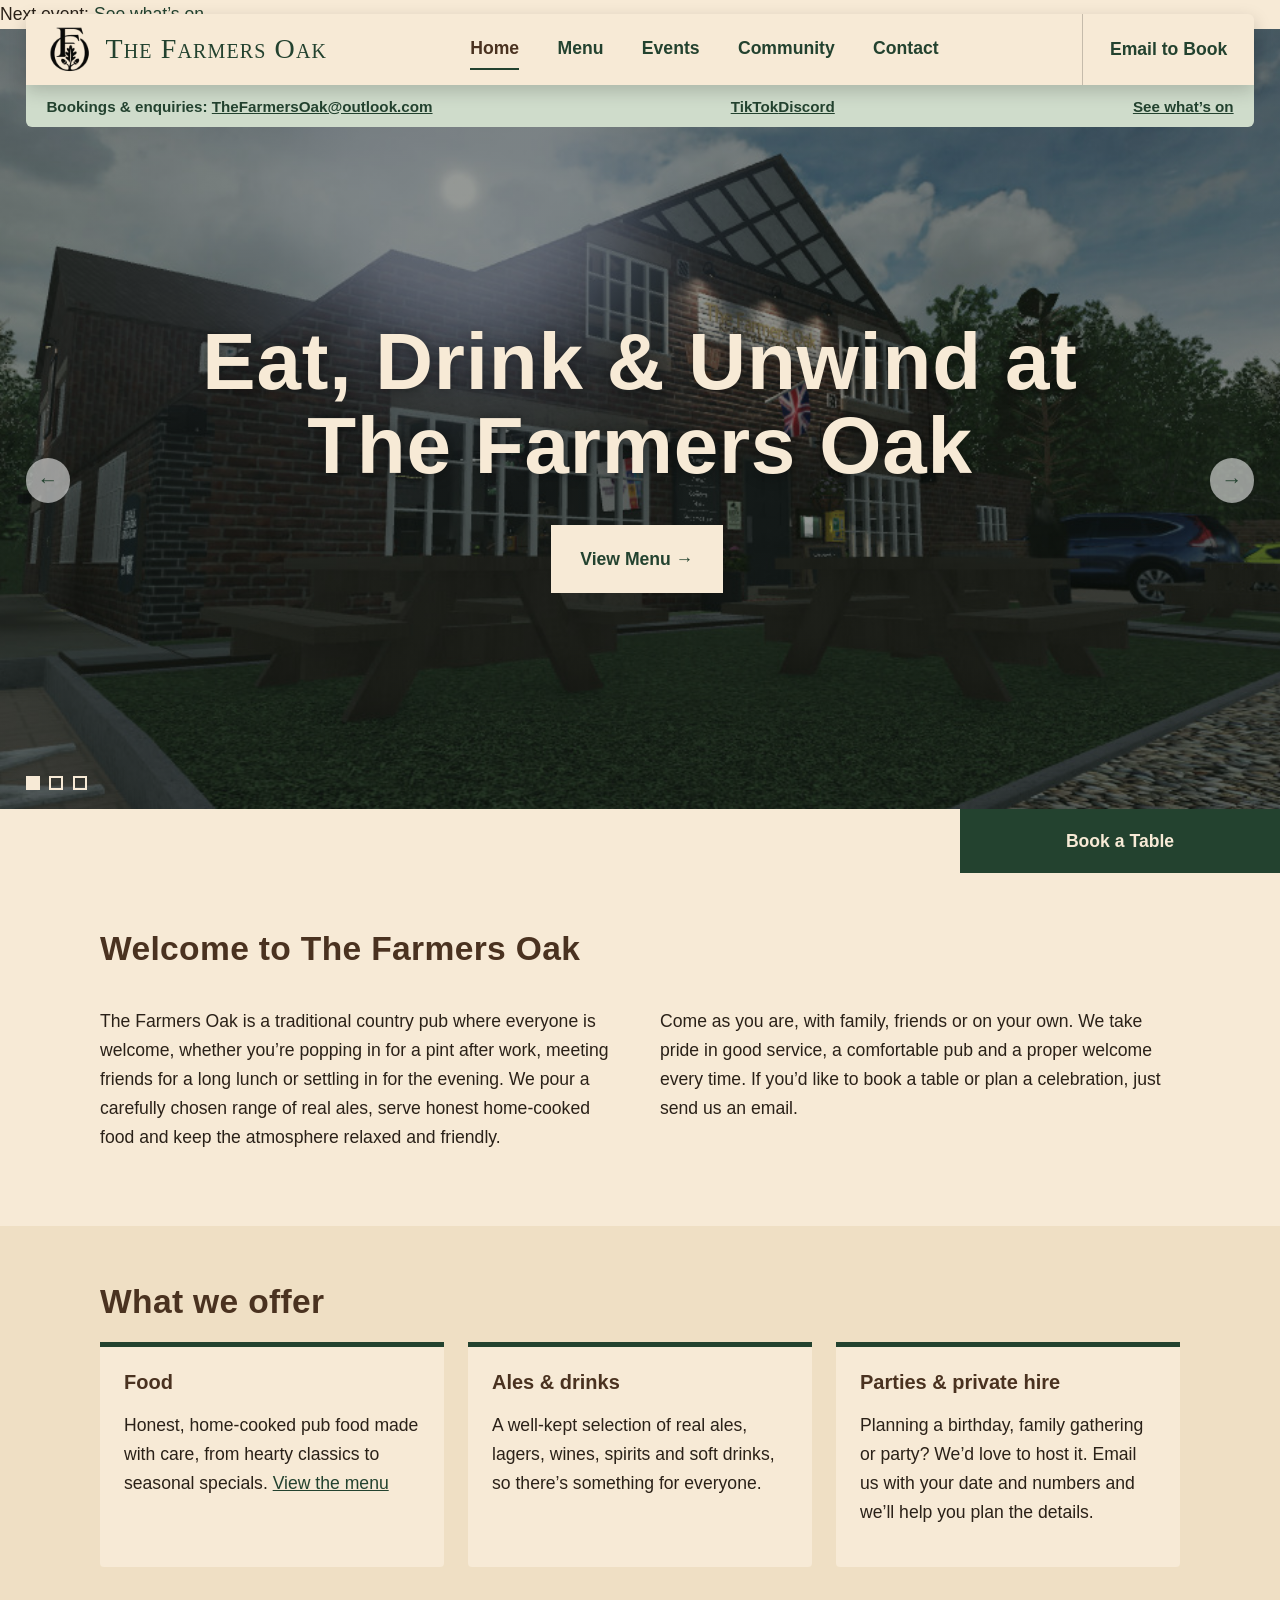
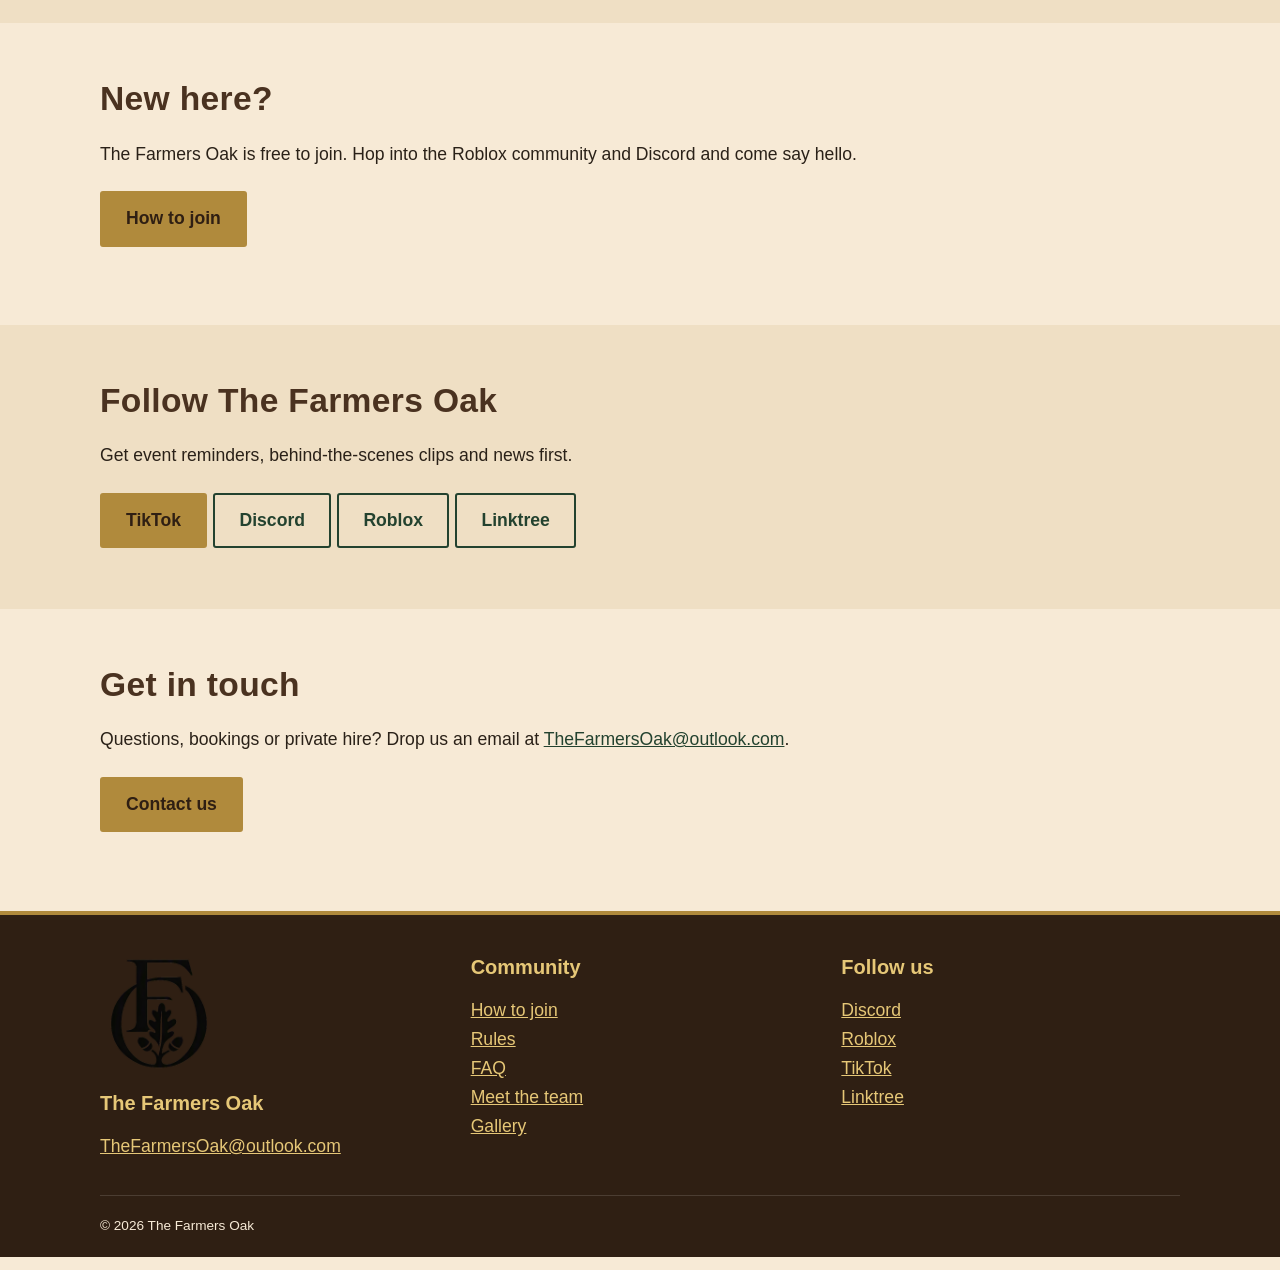
==== index.html @ e9ea7271 "Update index.html" ====
<!DOCTYPE html>
<html lang="en-GB"><head><meta charset="utf-8"><meta name="viewport" content="width=device-width,initial-scale=1">
<title>The Farmers Oak | Traditional Country Pub</title><meta name="description" content="Traditional country pub. Real ales, home-cooked food and a warm welcome at The Farmers Oak.">
<link rel="canonical" href="https://thefarmersoak.co.uk/"><meta name="theme-color" content="#23422f">
<meta property="og:title" content="The Farmers Oak | Traditional Country Pub"><meta property="og:description" content="Traditional country pub. Real ales, home-cooked food and a warm welcome at The Farmers Oak."><meta property="og:type" content="website"><meta property="og:url" content="https://thefarmersoak.co.uk/">
<meta property="og:image" content="https://thefarmersoak.co.uk/images/logo.png"><meta name="twitter:card" content="summary"><meta name="twitter:title" content="The Farmers Oak | Traditional Country Pub"><meta name="twitter:description" content="Traditional country pub. Real ales, home-cooked food and a warm welcome at The Farmers Oak."><meta name="twitter:image" content="https://thefarmersoak.co.uk/images/logo.png">
<link rel="icon" href="favicon.svg" type="image/svg+xml"><link rel="apple-touch-icon" href="images/logo.png"><link rel="stylesheet" href="css/style.css"><link rel="stylesheet" href="css/community.css"><script type="application/ld+json">{"@context":"https://schema.org","@type":"BarOrPub","name":"The Farmers Oak","url":"https://thefarmersoak.co.uk","servesCuisine":"British","sameAs":["https://www.tiktok.com/@thefarmersoak","https://linktr.ee/thefarmersoak","https://discord.gg/zuHhsEtrDc","https://www.roblox.com/communities/972666931/The-Farmers-Oak"]}</script></head>
<body><a class="skip" href="#main">Skip to content</a>
<header class="top"><div class="bar"><a class="brand" href="index.html"><img class="logo" src="images/logo.png" alt="" width="48" height="48" onerror="this.remove()"><span>The Farmers Oak</span></a><button class="burger" aria-expanded="false" aria-controls="nav">Menu</button><nav id="nav" aria-label="Main"><a href="index.html" aria-current="page">Home</a><a href="menu.html">Menu</a><a href="events.html">Events</a><a href="join.html">Community</a><a href="contact.html">Contact</a><a class="mbook" href="mailto:TheFarmersOak@outlook.com">Email to Book</a></nav><a class="callbook" href="mailto:TheFarmersOak@outlook.com">Email to Book</a></div><div class="sub"><span>Bookings &amp; enquiries: <a href="mailto:TheFarmersOak@outlook.com">TheFarmersOak@outlook.com</a></span><span class="sociallinks"><a href="https://www.tiktok.com/@thefarmersoak" target="_blank" rel="noopener noreferrer">TikTok</a><a href="https://discord.gg/zuHhsEtrDc" target="_blank" rel="noopener noreferrer">Discord</a></span><a href="events.html">See what’s on</a></div></header>
<main id="main"><div class="nextevent" id="next-event">Next event: <a href="events.html">See what’s on</a></div>
<section class="hero" aria-roledescription="carousel" aria-label="Featured at The Farmers Oak"><div class="slide on" style="--img:url(/images/hero-1.jpg)"><h1>Eat, Drink &amp; Unwind at The Farmers Oak</h1><a class="btn big" href="menu.html">View Menu</a></div><div class="slide" style="--img:url(/images/hero-2.jpg),url(/images/hero-1.jpg)"><div class="hl">Live Music, Quiz Nights &amp; Good Company</div><a class="btn big" href="events.html">See What’s On</a></div><div class="slide" style="--img:url(/images/hero-3.jpg),url(/images/hero-1.jpg)"><div class="hl">Private Hire &amp; Celebrations</div><a class="btn big" href="contact.html">Get in Touch</a></div><button class="arr prev" type="button" aria-label="Previous slide">←</button><button class="arr next" type="button" aria-label="Next slide">→</button><div class="dots"><button type="button" aria-label="Slide 1" aria-current="true"></button><button type="button" aria-label="Slide 2"></button><button type="button" aria-label="Slide 3"></button></div></section>
<div class="strip"><span></span><a href="mailto:TheFarmersOak@outlook.com">Book a Table</a></div>
<section class="wrap sec"><h2>Welcome to The Farmers Oak</h2><div class="two"><p>The Farmers Oak is a traditional country pub where everyone is welcome, whether you’re popping in for a pint after work, meeting friends for a long lunch or settling in for the evening. We pour a carefully chosen range of real ales, serve honest home-cooked food and keep the atmosphere relaxed and friendly.</p><p>Come as you are, with family, friends or on your own. We take pride in good service, a comfortable pub and a proper welcome every time. If you’d like to book a table or plan a celebration, just send us an email.</p></div></section>
<section class="band"><div class="wrap sec"><h2>What we offer</h2><div class="cards">
<article><h3>Food</h3><p>Honest, home-cooked pub food made with care, from hearty classics to seasonal specials. <a href="menu.html">View the menu</a></p></article>
<article><h3>Ales &amp; drinks</h3><p>A well-kept selection of real ales, lagers, wines, spirits and soft drinks, so there’s something for everyone.</p></article>
<article><h3>Parties &amp; private hire</h3><p>Planning a birthday, family gathering or party? We’d love to host it. Email us with your date and numbers and we’ll help you plan the details.</p></article></div></div></section>
<section class="wrap sec"><h2>New here?</h2><p>The Farmers Oak is free to join. Hop into the Roblox community and Discord and come say hello.</p><p><a class="btn" href="join.html">How to join</a></p></section>
<section class="band social"><div class="wrap sec"><h2>Follow The Farmers Oak</h2><p>Get event reminders, behind-the-scenes clips and news first.</p><div class="socialbtns"><a class="btn" href="https://www.tiktok.com/@thefarmersoak" target="_blank" rel="noopener noreferrer">TikTok</a><a class="btn ghost" href="https://discord.gg/zuHhsEtrDc" target="_blank" rel="noopener noreferrer">Discord</a><a class="btn ghost" href="https://www.roblox.com/communities/972666931/The-Farmers-Oak#!/about" target="_blank" rel="noopener noreferrer">Roblox</a><a class="btn ghost" href="https://linktr.ee/thefarmersoak" target="_blank" rel="noopener noreferrer">Linktree</a></div></div></section>
<section class="wrap sec"><h2>Get in touch</h2><p>Questions, bookings or private hire? Drop us an email at <a href="mailto:TheFarmersOak@outlook.com">TheFarmersOak@outlook.com</a>.</p><p><a class="btn" href="contact.html">Contact us</a></p></section></main>
<footer><div class="wrap fgrid"><div><img class="flogo" src="images/logo.png" alt="The Farmers Oak logo" width="120" onerror="this.remove()"><h3>The Farmers Oak</h3><p><a href="mailto:TheFarmersOak@outlook.com">TheFarmersOak@outlook.com</a></p></div><div><h3>Community</h3><p><a href="join.html">How to join</a><br><a href="rules.html">Rules</a><br><a href="faq.html">FAQ</a><br><a href="team.html">Meet the team</a><br><a href="gallery.html">Gallery</a></p></div><div><h3>Follow us</h3><p><a href="https://discord.gg/zuHhsEtrDc" target="_blank" rel="noopener noreferrer">Discord</a><br><a href="https://www.roblox.com/communities/972666931/The-Farmers-Oak#!/about" target="_blank" rel="noopener noreferrer">Roblox</a><br><a href="https://www.tiktok.com/@thefarmersoak" target="_blank" rel="noopener noreferrer">TikTok</a><br><a href="https://linktr.ee/thefarmersoak" target="_blank" rel="noopener noreferrer">Linktree</a></p></div></div><p class="legal wrap">&copy; <span id="yr">2026</span> The Farmers Oak</p></footer>
<script src="js/main.js"></script></body></html>
---- css/style.css ----
```css
*, *::before, *::after {
    box-sizing: border-box;
}

:root {
    --oak: #4a3220;
    --oakd: #2f1f13;
    --cream: #f7ead6;
    --cream2: #efdfc4;
    --green: #23422f;
    --greenl: #35603f;
    --brass: #b08a3c;
    --sage: #cfdccb;
    --ink: #2a2118;
    --serif: "Palatino Linotype", Palatino, "Book Antiqua", Georgia, serif;
    --cond: "Roboto Condensed", "Arial Narrow", Arial, sans-serif;
    --sans: "Alegreya Sans", "Trebuchet MS", "Segoe UI", Verdana, sans-serif;
}

html {
    scroll-behavior: smooth;
    scroll-padding-top: 7rem;
}

body {
    margin: 0;
    background: var(--cream);
    color: var(--ink);
    font: 1.1rem/1.65 var(--sans);
}

img {
    display: block;
    max-width: 100%;
}

a {
    color: var(--green);
}

a:hover {
    color: var(--oak);
}

:focus-visible {
    outline: 3px solid var(--brass);
    outline-offset: 3px;
}

.wrap {
    width: min(1080px, 92%);
    margin-inline: auto;
}

.sr {
    position: absolute;
    left: -9999px;
}

.skip {
    position: absolute;
    left: -9999px;
    top: 0;
    z-index: 99;
    padding: .5rem 1rem;
    background: white;
}

.skip:focus {
    left: 1rem;
    top: 1rem;
}

/* HEADINGS */

h1, h2, h3 {
    margin: 0 0 .6em;
    color: var(--oak);
    font-weight: 700;
    line-height: 1.2;
}

h1, h2 {
    font-family: var(--cond);
    letter-spacing: .01em;
}

h1 {
    font-size: clamp(2rem, 5vw, 3.2rem);
}

h2 {
    font-size: clamp(1.6rem, 3.5vw, 2.1rem);
}

h3 {
    font-size: 1.25rem;
}

/* HEADER AND NAVIGATION */

.top {
    position: fixed;
    top: .9rem;
    left: 2%;
    right: 2%;
    z-index: 30;
    background: transparent;
    border: 0;
}

.bar {
    position: relative;
    display: flex;
    align-items: center;
    justify-content: space-between;
    height: 4.4rem;
    padding: 0 0 0 1.3rem;
    background: var(--cream);
    border-radius: 6px 6px 0 0;
    box-shadow: 0 6px 18px rgba(0, 0, 0, .18);
}

.brand {
    display: flex;
    align-items: center;
    color: var(--green);
    text-decoration: none;
    font-family: var(--serif);
    font-variant: small-caps;
    font-size: 1.75rem;
    font-weight: 500;
    letter-spacing: .04em;
}

.brand:hover {
    color: var(--oak);
}

.logo {
    width: auto;
    height: 48px;
    margin-right: .7rem;
}

nav {
    display: flex;
    align-items: center;
    gap: 2.4rem;
}

nav a {
    margin: 0;
    padding: .3rem 0;
    color: var(--green);
    text-decoration: none;
    font-weight: 700;
    border-bottom: 2px solid transparent;
}

nav a:hover,
nav a[aria-current] {
    color: var(--oak);
    border-color: var(--green);
}

.burger {
    display: none;
    padding: .35rem .9rem;
    background: transparent;
    border: 1px solid var(--green);
    border-radius: 3px;
    color: var(--green);
    font: inherit;
    cursor: pointer;
}

.callbook {
    display: flex;
    align-self: stretch;
    align-items: center;
    padding: 0 1.7rem;
    border-left: 1px solid rgba(0, 0, 0, .2);
    color: var(--green);
    font-weight: 700;
    text-decoration: none;
}

.callbook:hover {
    background: var(--cream2);
}

.mbook {
    display: none;
}

.sub {
    display: flex;
    justify-content: space-between;
    gap: 1rem;
    padding: .55rem 1.3rem;
    background: var(--sage);
    border-radius: 0 0 6px 6px;
    color: var(--green);
    font-size: .95rem;
    font-weight: 700;
}

.sub a {
    color: var(--green);
}

/* BUTTONS */

.btn {
    display: inline-block;
    margin: .3rem .4rem .3rem 0;
    padding: .7rem 1.5rem;
    background: var(--brass);
    border: 2px solid var(--brass);
    border-radius: 3px;
    color: var(--oakd);
    text-decoration: none;
    font: inherit;
    font-weight: 700;
    cursor: pointer;
}

.btn:hover {
    background: #c9a24d;
    color: var(--oakd);
}

.btn.ghost {
    background: transparent;
    border-color: currentColor;
    color: inherit;
}

.btn.ghost:hover {
    background: rgba(255, 255, 255, .12);
    color: inherit;
}

.hero .btn.ghost {
    color: var(--cream);
}

.sec .btn.ghost,
.sec .btn.ghost:hover {
    color: var(--green);
}

.btn.big {
    padding: 1.1rem 1.7rem;
    background: var(--cream);
    border-color: var(--cream);
    border-radius: 0;
    color: var(--green);
}

.btn.big::after {
    content: " →";
}

.btn.big:hover {
    background: #fff;
}

/* PAGE HEADERS AND SECTIONS */

.pagehead {
    padding: 9.5rem 0 3rem;
    background: var(--green);
    border-bottom: 4px solid var(--brass);
    color: var(--cream);
}

.pagehead h1 {
    margin-bottom: .2em;
    color: var(--cream);
}

.pagehead p {
    margin: 0;
    font-style: italic;
}

.sec {
    padding: 3.5rem 0;
}

.band {
    background: var(--cream2);
}

.two {
    display: grid;
    grid-template-columns: 1fr 1fr;
    gap: 2.5rem;
}

/* HOME PAGE HERO */

.hero {
    position: relative;
    height: min(88vh, 780px);
    min-height: 540px;
    background: var(--oakd);
    color: var(--cream);
}

.slide {
    position: absolute;
    inset: 0;
    display: none;
    flex-direction: column;
    align-items: center;
    justify-content: center;
    padding: 8rem 10% 3rem;
    background:
        linear-gradient(rgba(18, 26, 20, .45), rgba(18, 26, 20, .45)),
        var(--img, none),
        linear-gradient(135deg, var(--green), var(--oak));
    background-position: center;
    background-size: cover;
    text-align: center;
}

.slide.on {
    display: flex;
}

.hl,
.slide h1 {
    max-width: 14em;
    margin: 0 0 2rem;
    color: var(--cream);
    font: 700 clamp(2.4rem, 6.4vw, 5rem)/1.05 var(--cond);
    text-shadow: 0 2px 14px rgba(0, 0, 0, .4);
}

.arr {
    position: absolute;
    top: 55%;
    width: 2.8rem;
    height: 2.8rem;
    background: rgba(255, 255, 255, .55);
    border: 0;
    border-radius: 50%;
    color: var(--green);
    font-size: 1.3rem;
    cursor: pointer;
}

.arr:hover {
    background: white;
}

.prev {
    left: 2%;
}

.next {
    right: 2%;
}

.dots {
    position: absolute;
    bottom: 1.2rem;
    left: 2%;
    display: flex;
    gap: .6rem;
}

.dots button {
    width: 14px;
    height: 14px;
    padding: 0;
    background: transparent;
    border: 2px solid var(--cream);
    cursor: pointer;
}

.dots button[aria-current] {
    background: var(--cream);
}

.strip {
    display: flex;
    height: 4rem;
    background: var(--cream);
}

.strip span {
    flex: 1;
}

.strip a {
    display: flex;
    width: min(26%, 320px);
    align-items: center;
    justify-content: center;
    background: var(--green);
    color: var(--cream);
    text-decoration: none;
    font-weight: 700;
}

.strip a:hover {
    background: var(--greenl);
}

/* GENERAL CARDS */

.cards {
    display: grid;
    grid-template-columns: repeat(auto-fit, minmax(250px, 1fr));
    gap: 1.5rem;
}

.cards article {
    padding: 1.4rem 1.5rem;
    background: var(--cream);
    border-top: 5px solid var(--green);
    border-radius: 0 0 4px 4px;
}

/* GOOGLE CALENDAR EVENTS */

.event-grid {
    display: grid;
    grid-template-columns: repeat(auto-fit, minmax(min(100%, 280px), 1fr));
    align-items: stretch;
    gap: 1.5rem;
    margin-top: 2rem;
}

.event-card {
    display: flex;
    min-width: 0;
    flex-direction: column;
    overflow: hidden;
    background: #fffaf1;
    border: 1px solid var(--cream2);
    border-top: 5px solid var(--green);
    box-shadow: 0 4px 14px rgba(47, 31, 19, .09);
    transition: transform .2s ease, box-shadow .2s ease;
}

.event-card:hover {
    transform: translateY(-4px);
    box-shadow: 0 8px 20px rgba(47, 31, 19, .15);
}

.event-card-top {
    padding: 1rem 1.3rem;
    background: var(--green);
    color: var(--cream);
}

.event-card-top h3 {
    margin: 0;
    color: var(--cream);
    font-family: var(--serif);
    font-size: 1.4rem;
    overflow-wrap: anywhere;
}

.event-time {
    display: block;
    margin-top: .4rem;
    color: var(--cream2);
    font-size: .95rem;
}

.event-card-body {
    display: flex;
    flex: 1;
    flex-direction: column;
    padding: 1.3rem;
}

.event-description {
    margin: 0 0 1rem;
    white-space: pre-line;
    overflow-wrap: anywhere;
}

.event-location {
    margin-top: auto;
    padding-top: .8rem;
    color: var(--green);
    font-size: .95rem;
    font-weight: 700;
    overflow-wrap: anywhere;
}

.event-link {
    display: inline-block;
    align-self: flex-start;
    margin-top: 1rem;
    padding: .65rem 1.1rem;
    background: var(--green);
    border: 2px solid var(--green);
    color: var(--cream);
    text-decoration: none;
    font-weight: 700;
}

.event-link:hover {
    background: var(--oak);
    border-color: var(--oak);
    color: var(--cream);
}

.events-status {
    grid-column: 1 / -1;
    margin: 0;
    padding: 1.5rem;
    background: var(--cream2);
    border-left: 4px solid var(--brass);
}

.events-footer {
    margin-top: 2rem;
    text-align: center;
}

/* OLDER / MANUAL EVENT LISTS */

.evlist {
    display: grid;
    gap: 1rem;
}

.ev {
    display: grid;
    grid-template-columns: 150px 1fr;
    gap: 1.5rem;
    padding: 1.2rem 1.4rem;
    background: rgba(255, 255, 255, .5);
    border-left: 5px solid var(--green);
}

.ev h3 {
    margin-bottom: .2em;
}

.ev p {
    margin: 0;
}

.date {
    color: var(--green) !important;
    font-weight: 700;
}

/* OPENING HOURS */

.hours {
    width: 100%;
    border-collapse: collapse;
}

.hours th,
.hours td {
    padding: .55rem .4rem;
    border-bottom: 1px dotted var(--oak);
    text-align: left;
}

.hours th {
    font-weight: 700;
}

/* MENU */

.menu {
    display: grid;
    grid-template-columns: 1fr 1fr;
    gap: 1rem 3rem;
}

.item {
    display: flex;
    justify-content: space-between;
    gap: 1rem;
    padding: .6rem 0;
    border-bottom: 1px dotted var(--oak);
}

.item p {
    margin: 0;
}

.item small {
    display: block;
    font-style: italic;
    opacity: .8;
}

.item b {
    color: var(--green);
    white-space: nowrap;
}

/* QUOTES AND BADGES */

.quote {
    font-style: italic;
}

.quote cite {
    display: block;
    margin-top: .6rem;
    color: var(--green);
    font-style: normal;
    font-weight: 700;
}

.badges {
    display: flex;
    flex-wrap: wrap;
    gap: .6rem;
    margin: 0;
    padding: 0;
    list-style: none;
}

.badges li {
    padding: .3rem .9rem;
    border: 2px solid var(--green);
    border-radius: 999px;
    color: var(--green);
    font-weight: 700;
}

/* FORMS */

form label {
    display: block;
    margin-bottom: 1rem;
    font-weight: 700;
}

input,
select,
textarea {
    display: block;
    width: 100%;
    margin-top: .3rem;
    padding: .7rem;
    background: #fffdf7;
    border: 2px solid var(--oak);
    border-radius: 3px;
    color: var(--ink);
    font: inherit;
}

textarea {
    min-height: 140px;
    resize: vertical;
}

input:focus,
select:focus,
textarea:focus {
    border-color: var(--green);
}

.hp {
    position: absolute;
    left: -9999px;
}

#fs {
    font-style: italic;
}

.note {
    font-size: .9rem;
    font-style: italic;
    opacity: .75;
}

/* LOGOS */

.flogo {
    height: auto;
    max-width: 120px;
    margin-bottom: 1rem;
}

/* FOOTER */

footer {
    padding-top: 2.5rem;
    background: var(--oakd);
    border-top: 4px solid var(--brass);
    color: var(--cream);
}

footer a {
    color: #e6c777;
}

footer a:hover {
    color: white;
}

footer h3 {
    color: #e6c777;
}

.fgrid {
    display: grid;
    grid-template-columns: repeat(auto-fit, minmax(220px, 1fr));
    gap: 2rem;
}

.legal {
    margin-top: 1rem;
    padding: 1.2rem 0;
    border-top: 1px solid #ffffff22;
    font-size: .85rem;
}

/* RESPONSIVE NAVIGATION AND LAYOUT */

@media (max-width: 900px) {
    .callbook,
    .sub {
        display: none;
    }

    .bar {
        padding-right: .8rem;
        border-radius: 6px;
    }

    .burger {
        display: block;
    }

    nav {
        position: absolute;
        top: 100%;
        right: 0;
        left: 0;
        display: none;
        flex-direction: column;
        align-items: stretch;
        gap: 0;
        padding: .5rem 1.3rem;
        background: var(--cream);
        border-radius: 0 0 6px 6px;
        box-shadow: 0 10px 18px rgba(0, 0, 0, .2);
    }

    nav.open {
        display: flex;
    }

    nav a {
        padding: .8rem 0;
    }

    .mbook {
        display: block;
    }

    .strip a {
        width: 60%;
    }
}

@media (max-width: 760px) {
    .menu,
    .two,
    .ev {
        grid-template-columns: 1fr;
    }

    .sec {
        padding: 2.5rem 0;
    }

    .ev {
        gap: .5rem;
    }

    .pagehead {
        padding: 8rem 0 2.5rem;
    }

    .event-grid {
        grid-template-columns: 1fr;
    }
}

@media (max-width: 480px) {
    body {
        font-size: 1rem;
    }

    .brand {
        font-size: 1.35rem;
    }

    .logo {
        height: 38px;
    }

    .hero {
        min-height: 500px;
    }

    .slide {
        padding-right: 12%;
        padding-left: 12%;
    }

    .strip {
        height: auto;
        min-height: 3.5rem;
    }

    .strip a {
        width: 100%;
        padding: .8rem;
        text-align: center;
    }

    .event-card-top,
    .event-card-body {
        padding: 1rem;
    }
}

/* ACCESSIBILITY */

@media (prefers-reduced-motion: reduce) {
    html {
        scroll-behavior: auto;
    }

    .event-card {
        transition: none;
    }

    .event-card:hover {
        transform: none;
    }
}
```
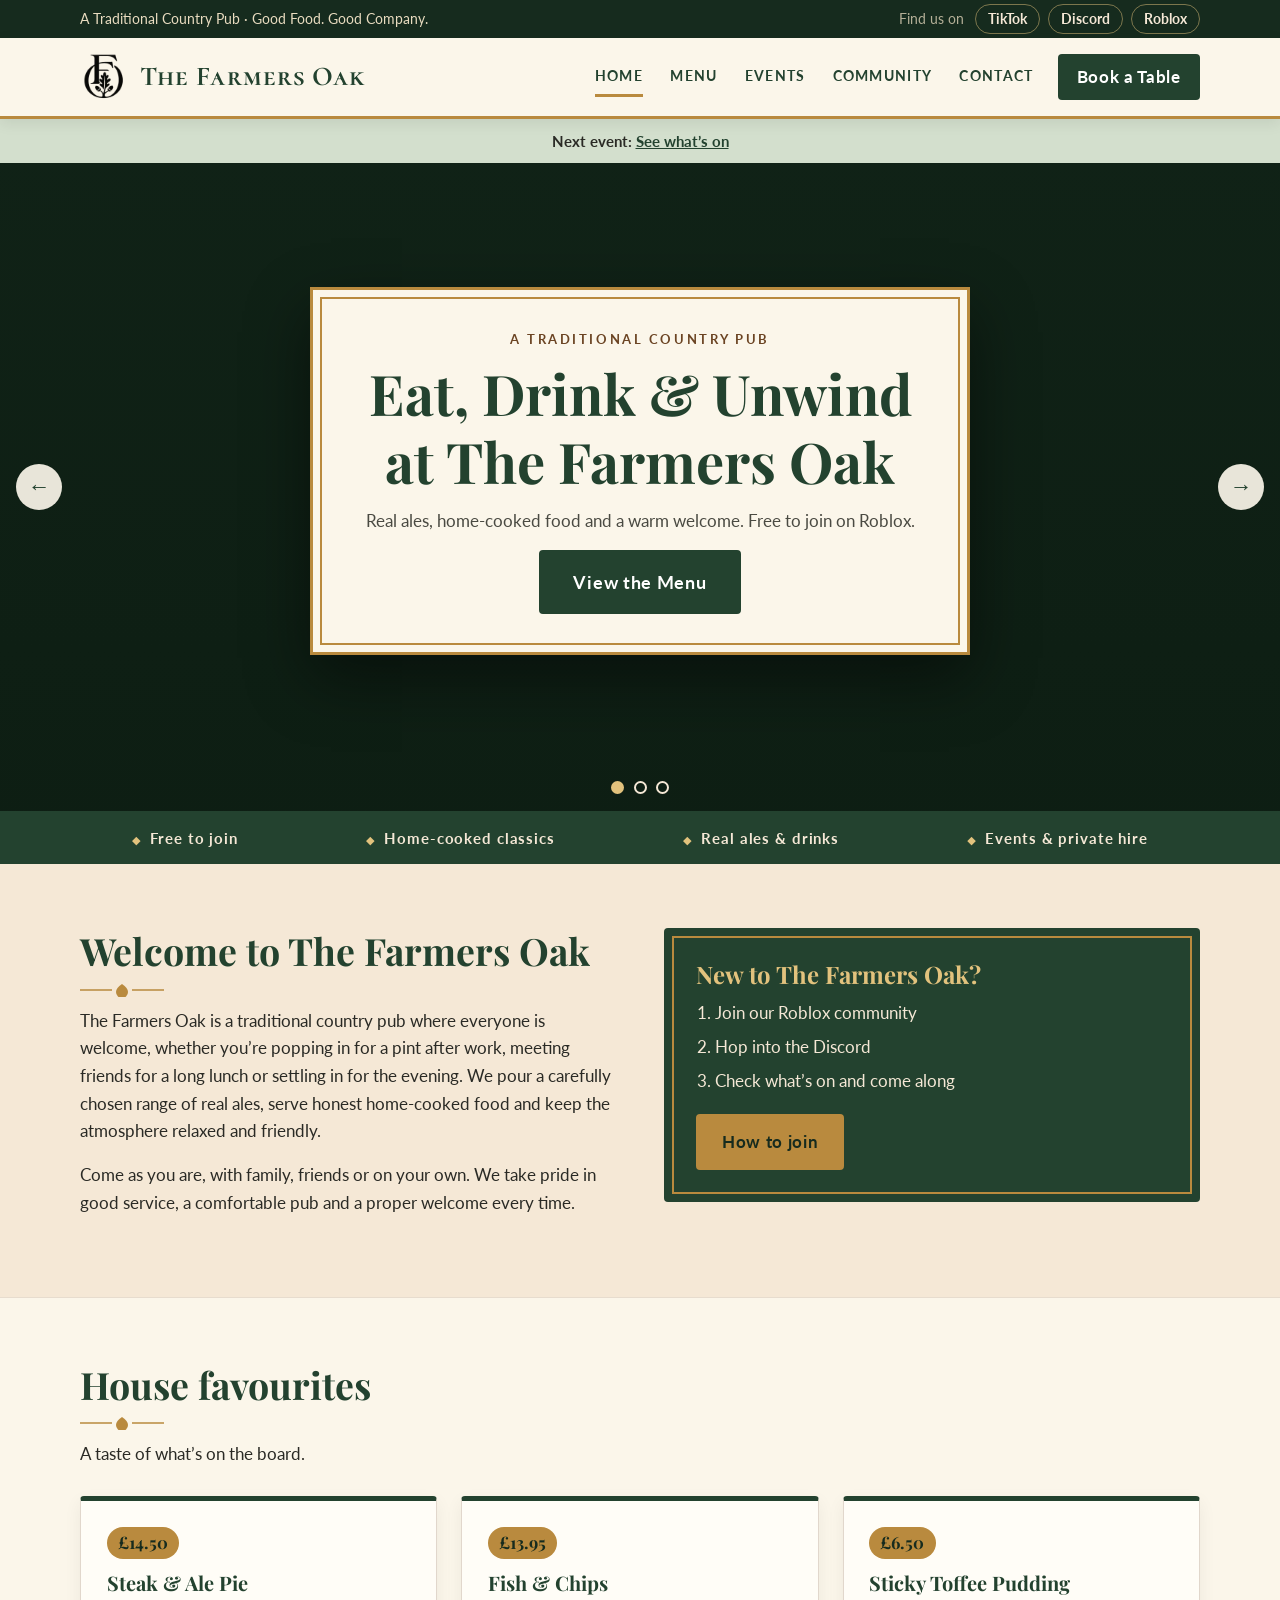
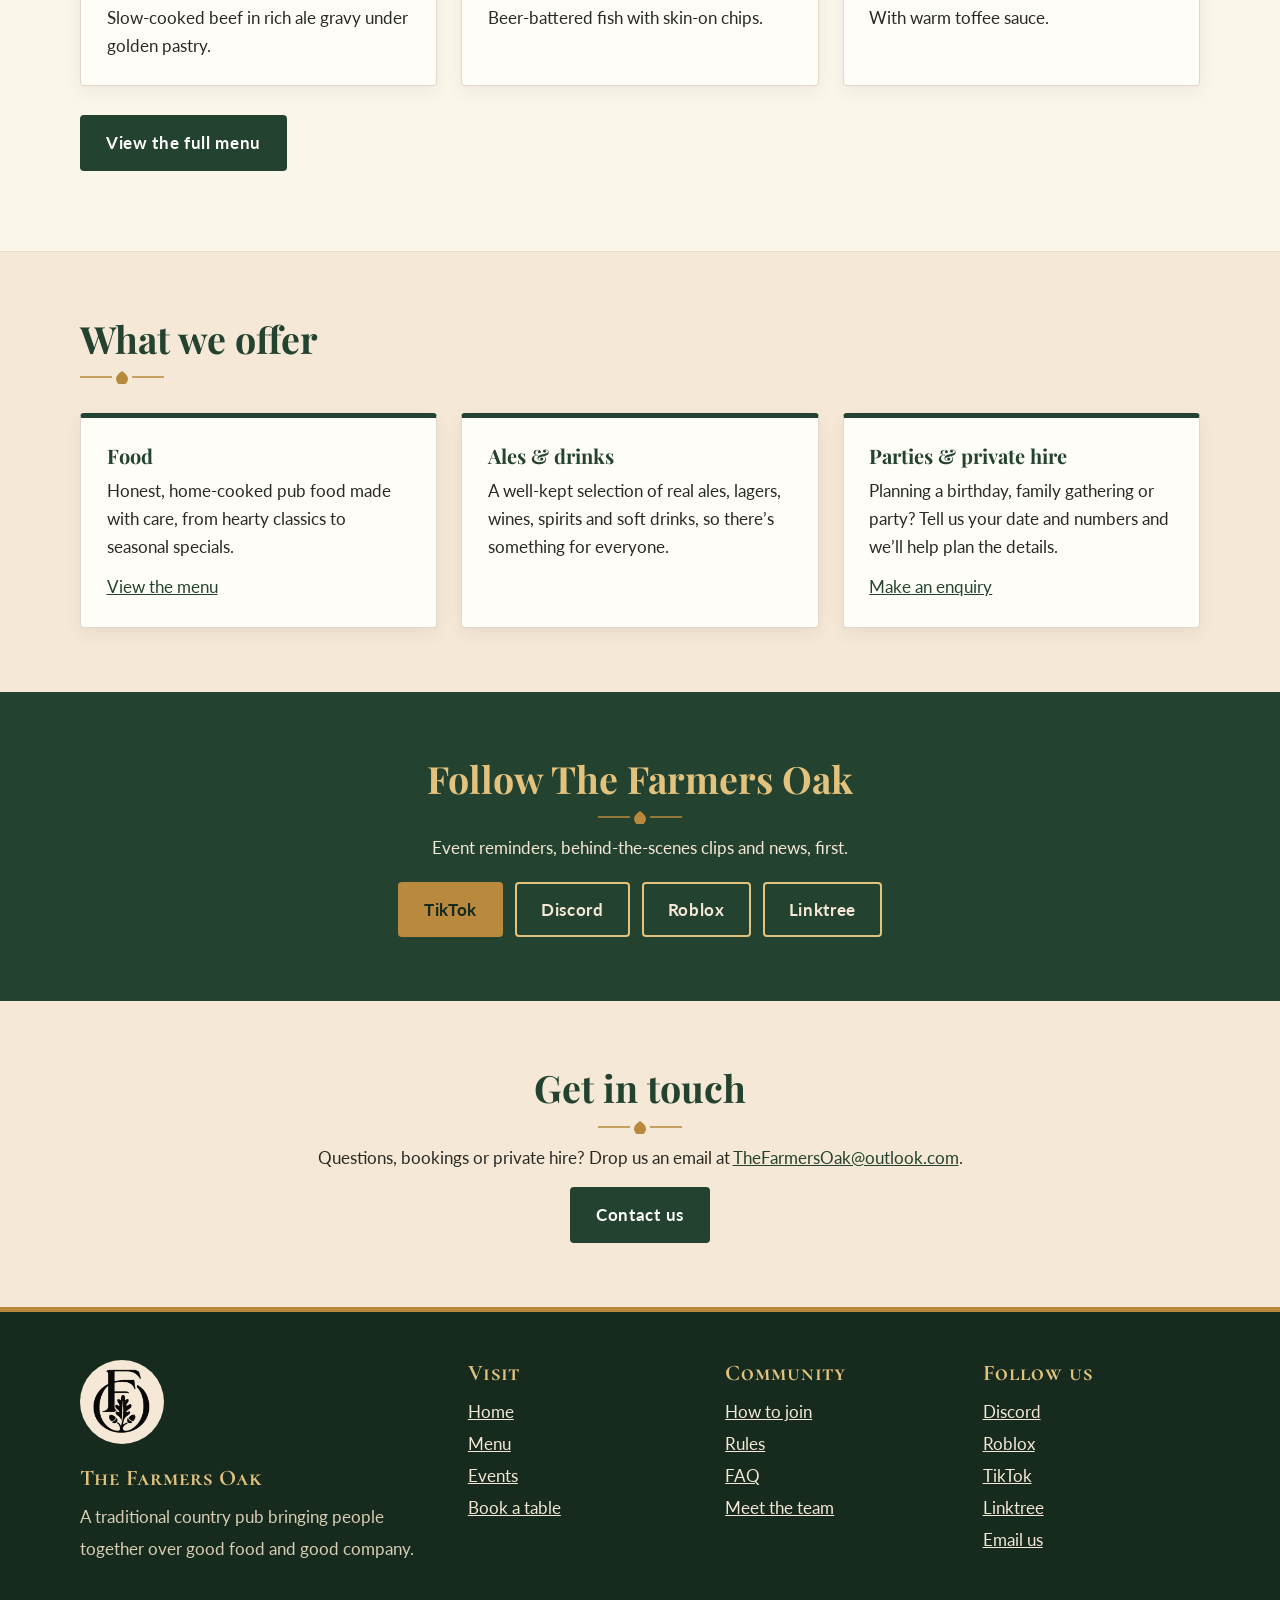
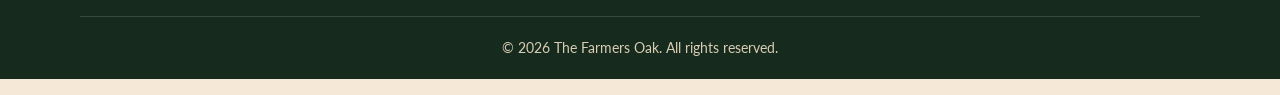
==== commit e96ee838: "Update index.html" ====
--- a/index.html
+++ b/index.html
@@ -4,19 +4,30 @@
 <link rel="canonical" href="https://thefarmersoak.co.uk/"><meta name="theme-color" content="#23422f">
 <meta property="og:title" content="The Farmers Oak | Traditional Country Pub"><meta property="og:description" content="Traditional country pub. Real ales, home-cooked food and a warm welcome at The Farmers Oak."><meta property="og:type" content="website"><meta property="og:url" content="https://thefarmersoak.co.uk/">
 <meta property="og:image" content="https://thefarmersoak.co.uk/images/logo.png"><meta name="twitter:card" content="summary"><meta name="twitter:title" content="The Farmers Oak | Traditional Country Pub"><meta name="twitter:description" content="Traditional country pub. Real ales, home-cooked food and a warm welcome at The Farmers Oak."><meta name="twitter:image" content="https://thefarmersoak.co.uk/images/logo.png">
-<link rel="icon" href="favicon.svg" type="image/svg+xml"><link rel="apple-touch-icon" href="images/logo.png"><link rel="stylesheet" href="css/style.css"><link rel="stylesheet" href="css/community.css"><script type="application/ld+json">{"@context":"https://schema.org","@type":"BarOrPub","name":"The Farmers Oak","url":"https://thefarmersoak.co.uk","servesCuisine":"British","sameAs":["https://www.tiktok.com/@thefarmersoak","https://linktr.ee/thefarmersoak","https://discord.gg/zuHhsEtrDc","https://www.roblox.com/communities/972666931/The-Farmers-Oak"]}</script></head>
+<link rel="icon" href="favicon.svg" type="image/svg+xml"><link rel="apple-touch-icon" href="images/logo.png"><link rel="preconnect" href="https://fonts.googleapis.com"><link rel="preconnect" href="https://fonts.gstatic.com" crossorigin><link rel="stylesheet" href="https://fonts.googleapis.com/css2?family=Cormorant+SC:wght@600;700&family=Lato:wght@400;700&family=Playfair+Display:wght@600;700&display=swap"><link rel="stylesheet" href="css/style.css"><script type="application/ld+json">{"@context":"https://schema.org","@type":"BarOrPub","name":"The Farmers Oak","url":"https://thefarmersoak.co.uk","servesCuisine":"British","sameAs":["https://www.tiktok.com/@thefarmersoak","https://linktr.ee/thefarmersoak","https://discord.gg/zuHhsEtrDc","https://www.roblox.com/communities/972666931/The-Farmers-Oak"]}</script></head>
 <body><a class="skip" href="#main">Skip to content</a>
-<header class="top"><div class="bar"><a class="brand" href="index.html"><img class="logo" src="images/logo.png" alt="" width="48" height="48" onerror="this.remove()"><span>The Farmers Oak</span></a><button class="burger" aria-expanded="false" aria-controls="nav">Menu</button><nav id="nav" aria-label="Main"><a href="index.html" aria-current="page">Home</a><a href="menu.html">Menu</a><a href="events.html">Events</a><a href="join.html">Community</a><a href="contact.html">Contact</a><a class="mbook" href="mailto:TheFarmersOak@outlook.com">Email to Book</a></nav><a class="callbook" href="mailto:TheFarmersOak@outlook.com">Email to Book</a></div><div class="sub"><span>Bookings &amp; enquiries: <a href="mailto:TheFarmersOak@outlook.com">TheFarmersOak@outlook.com</a></span><span class="sociallinks"><a href="https://www.tiktok.com/@thefarmersoak" target="_blank" rel="noopener noreferrer">TikTok</a><a href="https://discord.gg/zuHhsEtrDc" target="_blank" rel="noopener noreferrer">Discord</a></span><a href="events.html">See what’s on</a></div></header>
+<div class="util"><div class="wrap"><span>A Traditional Country Pub &middot; Good Food. Good Company.</span><div class="util-links"><span class="lbl">Find us on</span><a href="https://www.tiktok.com/@thefarmersoak" target="_blank" rel="noopener noreferrer">TikTok</a><a href="https://discord.gg/zuHhsEtrDc" target="_blank" rel="noopener noreferrer">Discord</a><a href="https://www.roblox.com/communities/972666931/The-Farmers-Oak#!/about" target="_blank" rel="noopener noreferrer">Roblox</a></div></div></div>
+<header class="top"><div class="bar"><a class="brand" href="index.html"><img class="logo" src="images/logo.png" alt="" width="48" height="48" onerror="this.remove()"><span>The Farmers Oak</span></a><button class="burger" type="button" aria-expanded="false" aria-controls="nav">Menu</button><nav id="nav" aria-label="Main"><a href="index.html" aria-current="page">Home</a><a href="menu.html">Menu</a><a href="events.html">Events</a><a href="join.html">Community</a><a href="contact.html">Contact</a><a class="mbook" href="contact.html#booking">Book a Table</a></nav><a class="callbook" href="contact.html#booking">Book a Table</a></div></header>
 <main id="main"><div class="nextevent" id="next-event">Next event: <a href="events.html">See what’s on</a></div>
-<section class="hero" aria-roledescription="carousel" aria-label="Featured at The Farmers Oak"><div class="slide on" style="--img:url(/images/hero-1.jpg)"><h1>Eat, Drink &amp; Unwind at The Farmers Oak</h1><a class="btn big" href="menu.html">View Menu</a></div><div class="slide" style="--img:url(/images/hero-2.jpg),url(/images/hero-1.jpg)"><div class="hl">Live Music, Quiz Nights &amp; Good Company</div><a class="btn big" href="events.html">See What’s On</a></div><div class="slide" style="--img:url(/images/hero-3.jpg),url(/images/hero-1.jpg)"><div class="hl">Private Hire &amp; Celebrations</div><a class="btn big" href="contact.html">Get in Touch</a></div><button class="arr prev" type="button" aria-label="Previous slide">←</button><button class="arr next" type="button" aria-label="Next slide">→</button><div class="dots"><button type="button" aria-label="Slide 1" aria-current="true"></button><button type="button" aria-label="Slide 2"></button><button type="button" aria-label="Slide 3"></button></div></section>
-<div class="strip"><span></span><a href="mailto:TheFarmersOak@outlook.com">Book a Table</a></div>
-<section class="wrap sec"><h2>Welcome to The Farmers Oak</h2><div class="two"><p>The Farmers Oak is a traditional country pub where everyone is welcome, whether you’re popping in for a pint after work, meeting friends for a long lunch or settling in for the evening. We pour a carefully chosen range of real ales, serve honest home-cooked food and keep the atmosphere relaxed and friendly.</p><p>Come as you are, with family, friends or on your own. We take pride in good service, a comfortable pub and a proper welcome every time. If you’d like to book a table or plan a celebration, just send us an email.</p></div></section>
-<section class="band"><div class="wrap sec"><h2>What we offer</h2><div class="cards">
-<article><h3>Food</h3><p>Honest, home-cooked pub food made with care, from hearty classics to seasonal specials. <a href="menu.html">View the menu</a></p></article>
+<section class="hero" aria-roledescription="carousel" aria-label="Featured at The Farmers Oak">
+<div class="slide on" style="--img:url(images/hero-1.jpg)"><div class="sign"><p class="eyebrow">A Traditional Country Pub</p><h1>Eat, Drink &amp; Unwind at The Farmers Oak</h1><p>Real ales, home-cooked food and a warm welcome. Free to join on Roblox.</p><a class="btn big" href="menu.html">View the Menu</a></div></div>
+<div class="slide" style="--img:url(images/hero-2.jpg),url(images/hero-1.jpg)"><div class="sign"><p class="eyebrow">What’s On</p><p class="hl">Live Music, Quiz Nights &amp; Good Company</p><a class="btn big" href="events.html">See What’s On</a></div></div>
+<div class="slide" style="--img:url(images/hero-3.jpg),url(images/hero-1.jpg)"><div class="sign"><p class="eyebrow">Celebrate With Us</p><p class="hl">Private Hire &amp; Celebrations</p><a class="btn big" href="contact.html#booking">Get in Touch</a></div></div>
+<button class="arr prev" type="button" aria-label="Previous slide">←</button><button class="arr next" type="button" aria-label="Next slide">→</button>
+<div class="dots"><button type="button" aria-label="Slide 1" aria-current="true"></button><button type="button" aria-label="Slide 2"></button><button type="button" aria-label="Slide 3"></button></div></section>
+<div class="ribbon"><div class="wrap"><span>Free to join</span><span>Home-cooked classics</span><span>Real ales &amp; drinks</span><span>Events &amp; private hire</span></div></div>
+<section class="sec"><div class="wrap two"><div><h2>Welcome to The Farmers Oak</h2><p>The Farmers Oak is a traditional country pub where everyone is welcome, whether you’re popping in for a pint after work, meeting friends for a long lunch or settling in for the evening. We pour a carefully chosen range of real ales, serve honest home-cooked food and keep the atmosphere relaxed and friendly.</p><p>Come as you are, with family, friends or on your own. We take pride in good service, a comfortable pub and a proper welcome every time.</p></div>
+<div class="visit"><h3>New to The Farmers Oak?</h3><ol><li>Join our Roblox community</li><li>Hop into the Discord</li><li>Check what’s on and come along</li></ol><a class="btn gold" href="join.html">How to join</a></div></div></section>
+<section class="sec band"><div class="wrap"><h2>House favourites</h2><p>A taste of what’s on the board.</p><div class="cards">
+<article><span class="price">£14.50</span><h3>Steak &amp; Ale Pie</h3><p>Slow-cooked beef in rich ale gravy under golden pastry.</p></article>
+<article><span class="price">£13.95</span><h3>Fish &amp; Chips</h3><p>Beer-battered fish with skin-on chips.</p></article>
+<article><span class="price">£6.50</span><h3>Sticky Toffee Pudding</h3><p>With warm toffee sauce.</p></article></div>
+<p style="margin-top:1.8rem"><a class="btn" href="menu.html">View the full menu</a></p></div></section>
+<section class="sec"><div class="wrap"><h2>What we offer</h2><div class="cards">
+<article><h3>Food</h3><p>Honest, home-cooked pub food made with care, from hearty classics to seasonal specials.</p><p><a href="menu.html">View the menu</a></p></article>
 <article><h3>Ales &amp; drinks</h3><p>A well-kept selection of real ales, lagers, wines, spirits and soft drinks, so there’s something for everyone.</p></article>
-<article><h3>Parties &amp; private hire</h3><p>Planning a birthday, family gathering or party? We’d love to host it. Email us with your date and numbers and we’ll help you plan the details.</p></article></div></div></section>
-<section class="wrap sec"><h2>New here?</h2><p>The Farmers Oak is free to join. Hop into the Roblox community and Discord and come say hello.</p><p><a class="btn" href="join.html">How to join</a></p></section>
-<section class="band social"><div class="wrap sec"><h2>Follow The Farmers Oak</h2><p>Get event reminders, behind-the-scenes clips and news first.</p><div class="socialbtns"><a class="btn" href="https://www.tiktok.com/@thefarmersoak" target="_blank" rel="noopener noreferrer">TikTok</a><a class="btn ghost" href="https://discord.gg/zuHhsEtrDc" target="_blank" rel="noopener noreferrer">Discord</a><a class="btn ghost" href="https://www.roblox.com/communities/972666931/The-Farmers-Oak#!/about" target="_blank" rel="noopener noreferrer">Roblox</a><a class="btn ghost" href="https://linktr.ee/thefarmersoak" target="_blank" rel="noopener noreferrer">Linktree</a></div></div></section>
-<section class="wrap sec"><h2>Get in touch</h2><p>Questions, bookings or private hire? Drop us an email at <a href="mailto:TheFarmersOak@outlook.com">TheFarmersOak@outlook.com</a>.</p><p><a class="btn" href="contact.html">Contact us</a></p></section></main>
-<footer><div class="wrap fgrid"><div><img class="flogo" src="images/logo.png" alt="The Farmers Oak logo" width="120" onerror="this.remove()"><h3>The Farmers Oak</h3><p><a href="mailto:TheFarmersOak@outlook.com">TheFarmersOak@outlook.com</a></p></div><div><h3>Community</h3><p><a href="join.html">How to join</a><br><a href="rules.html">Rules</a><br><a href="faq.html">FAQ</a><br><a href="team.html">Meet the team</a><br><a href="gallery.html">Gallery</a></p></div><div><h3>Follow us</h3><p><a href="https://discord.gg/zuHhsEtrDc" target="_blank" rel="noopener noreferrer">Discord</a><br><a href="https://www.roblox.com/communities/972666931/The-Farmers-Oak#!/about" target="_blank" rel="noopener noreferrer">Roblox</a><br><a href="https://www.tiktok.com/@thefarmersoak" target="_blank" rel="noopener noreferrer">TikTok</a><br><a href="https://linktr.ee/thefarmersoak" target="_blank" rel="noopener noreferrer">Linktree</a></p></div></div><p class="legal wrap">&copy; <span id="yr">2026</span> The Farmers Oak</p></footer>
+<article><h3>Parties &amp; private hire</h3><p>Planning a birthday, family gathering or party? Tell us your date and numbers and we’ll help plan the details.</p><p><a href="contact.html#booking">Make an enquiry</a></p></article></div></div></section>
+<section class="sec dark center"><div class="wrap"><h2>Follow The Farmers Oak</h2><p>Event reminders, behind-the-scenes clips and news, first.</p><div class="socialbtns"><a class="btn gold" href="https://www.tiktok.com/@thefarmersoak" target="_blank" rel="noopener noreferrer">TikTok</a><a class="btn ghost" href="https://discord.gg/zuHhsEtrDc" target="_blank" rel="noopener noreferrer">Discord</a><a class="btn ghost" href="https://www.roblox.com/communities/972666931/The-Farmers-Oak#!/about" target="_blank" rel="noopener noreferrer">Roblox</a><a class="btn ghost" href="https://linktr.ee/thefarmersoak" target="_blank" rel="noopener noreferrer">Linktree</a></div></div></section>
+<section class="sec center"><div class="wrap"><h2>Get in touch</h2><p>Questions, bookings or private hire? Drop us an email at <a href="mailto:TheFarmersOak@outlook.com">TheFarmersOak@outlook.com</a>.</p><a class="btn" href="contact.html#booking">Contact us</a></div></section></main>
+<footer><div class="wrap"><div class="fgrid"><div><img class="flogo" src="images/logo.png" alt="The Farmers Oak logo" width="84" height="84" onerror="this.remove()"><h3>The Farmers Oak</h3><p>A traditional country pub bringing people together over good food and good company.</p></div><div><h3>Visit</h3><p><a href="index.html">Home</a><br><a href="menu.html">Menu</a><br><a href="events.html">Events</a><br><a href="contact.html#booking">Book a table</a></p></div><div><h3>Community</h3><p><a href="join.html">How to join</a><br><a href="rules.html">Rules</a><br><a href="faq.html">FAQ</a><br><a href="team.html">Meet the team</a></p></div><div><h3>Follow us</h3><p><a href="https://discord.gg/zuHhsEtrDc" target="_blank" rel="noopener noreferrer">Discord</a><br><a href="https://www.roblox.com/communities/972666931/The-Farmers-Oak#!/about" target="_blank" rel="noopener noreferrer">Roblox</a><br><a href="https://www.tiktok.com/@thefarmersoak" target="_blank" rel="noopener noreferrer">TikTok</a><br><a href="https://linktr.ee/thefarmersoak" target="_blank" rel="noopener noreferrer">Linktree</a><br><a href="mailto:TheFarmersOak@outlook.com">Email us</a></p></div></div><p class="legal">&copy; <span id="yr">2026</span> The Farmers Oak. All rights reserved.</p></div></footer>
 <script src="js/main.js"></script></body></html>
--- a/css/style.css
+++ b/css/style.css
@@ -1,857 +1,169 @@
-```css
-*, *::before, *::after {
-    box-sizing: border-box;
+/* The Farmers Oak — main stylesheet (replaces style.css and community.css) */
+:root{
+  --green:#23422f;--green-d:#162b1e;--cream:#f5e8d6;--paper:#fbf6ea;--card:#fffdf7;--sage:#d3dfcd;
+  --oak:#6b4423;--gold:#b98a3e;--gold-l:#e2c27d;--ink:#2a2a25;
+  --serif:"Playfair Display",Georgia,"Times New Roman",serif;
+  --sc:"Cormorant SC","Playfair Display",Georgia,serif;
+  --sans:"Lato",system-ui,-apple-system,"Segoe UI",Roboto,Arial,sans-serif;
+  --leaf:url("data:image/svg+xml,%3Csvg xmlns='http://www.w3.org/2000/svg' viewBox='0 0 84 14'%3E%3Cpath d='M0 7h32M52 7h32' stroke='%23b98a3e' stroke-width='1.5'/%3E%3Cpath d='M42 1c-4 3-6 5-6 8a6 6 0 0012 0c0-3-2-5-6-8z' fill='%23b98a3e'/%3E%3C/svg%3E");
 }
+*{box-sizing:border-box}
+html{scroll-behavior:smooth;scroll-padding-top:100px}
+body{margin:0;font-family:var(--sans);font-size:1.05rem;line-height:1.65;color:var(--ink);background:var(--cream)}
+img{max-width:100%;height:auto}
+a{color:var(--green)}a:hover{color:var(--oak)}
+:focus-visible{outline:3px solid var(--gold);outline-offset:2px}
+.skip{position:absolute;left:-999px;top:0;background:var(--green);color:#fff;padding:.7rem 1rem;z-index:300}
+.skip:focus{left:0}
+.wrap{width:min(1120px,100% - 2.5rem);margin-inline:auto}
+h1,h2,h3{font-family:var(--serif);color:var(--green);line-height:1.2;margin:0 0 .6rem}
+h1{font-size:clamp(2.1rem,5vw,3.5rem)}h2{font-size:clamp(1.65rem,3.4vw,2.35rem)}h3{font-size:1.25rem}
+p{margin:0 0 1rem}
+.eyebrow{font-size:.8rem;font-weight:700;letter-spacing:.2em;text-transform:uppercase;color:var(--oak);margin:0 0 .6rem}
 
-:root {
-    --oak: #4a3220;
-    --oakd: #2f1f13;
-    --cream: #f7ead6;
-    --cream2: #efdfc4;
-    --green: #23422f;
-    --greenl: #35603f;
-    --brass: #b08a3c;
-    --sage: #cfdccb;
-    --ink: #2a2118;
-    --serif: "Palatino Linotype", Palatino, "Book Antiqua", Georgia, serif;
-    --cond: "Roboto Condensed", "Arial Narrow", Arial, sans-serif;
-    --sans: "Alegreya Sans", "Trebuchet MS", "Segoe UI", Verdana, sans-serif;
+/* Buttons */
+.btn{display:inline-block;padding:.75rem 1.5rem;background:var(--green);color:#fff;border:2px solid var(--green);border-radius:4px;font-weight:700;letter-spacing:.04em;text-decoration:none;cursor:pointer;font:inherit;font-weight:700;transition:background .2s,color .2s,border-color .2s}
+.btn:hover{background:var(--oak);border-color:var(--oak);color:#fff}
+.btn.ghost{background:transparent;color:var(--green)}
+.btn.ghost:hover{background:var(--green);border-color:var(--green);color:#fff}
+.btn.gold{background:var(--gold);border-color:var(--gold);color:var(--green-d)}
+.btn.gold:hover{background:var(--gold-l);border-color:var(--gold-l);color:var(--green-d)}
+.btn.big{padding:.95rem 2rem;font-size:1.1rem}
+.dark .btn.ghost{color:var(--cream);border-color:var(--gold-l)}
+.dark .btn.ghost:hover{background:var(--gold-l);color:var(--green-d)}
+.btnrow,.socialbtns{display:flex;flex-wrap:wrap;gap:.75rem;margin-top:1.25rem}
+
+/* Utility bar + header */
+.util{background:var(--green-d);color:#e9dcc0;font-size:.85rem}
+.util .wrap{display:flex;justify-content:space-between;align-items:center;gap:1rem;min-height:38px}
+.util-links{display:flex;align-items:center;gap:.5rem}
+.util .lbl{opacity:.75;margin-right:.2rem}
+.util-links a{color:var(--cream);text-decoration:none;font-weight:700;padding:.15rem .75rem;border:1px solid rgba(226,194,125,.5);border-radius:99px}
+.util-links a:hover{background:var(--gold-l);color:var(--green-d);border-color:var(--gold-l)}
+.top{position:sticky;top:0;z-index:100;background:var(--paper);border-bottom:3px solid var(--gold);box-shadow:0 4px 14px rgba(0,0,0,.08)}
+.bar{width:min(1120px,100% - 2.5rem);margin-inline:auto;display:flex;align-items:center;gap:1.5rem;min-height:78px}
+.brand{display:flex;align-items:center;gap:.75rem;text-decoration:none;color:var(--green);font-family:var(--sc);font-weight:700;font-size:1.7rem;letter-spacing:.04em;line-height:1}
+.logo{width:48px;height:48px;object-fit:contain}
+.top nav{margin-left:auto;display:flex;gap:1.7rem;align-items:center}
+.top nav a{color:var(--green);text-decoration:none;font-weight:700;font-size:.9rem;letter-spacing:.09em;text-transform:uppercase;padding:.4rem 0;border-bottom:3px solid transparent}
+.top nav a:hover,.top nav a[aria-current]{border-bottom-color:var(--gold)}
+.top nav .mbook{display:none}
+.callbook{font-weight:700;letter-spacing:.04em;text-decoration:none;padding:.6rem 1.2rem;background:var(--green);color:#fff;border-radius:4px;white-space:nowrap}
+.callbook:hover{background:var(--oak);color:#fff}
+.burger{display:none;margin-left:auto;background:transparent;border:2px solid var(--green);color:var(--green);font:inherit;font-weight:700;padding:.45rem 1rem;border-radius:4px;cursor:pointer}
+
+/* Hero */
+.hero{position:relative;min-height:clamp(460px,72vh,660px);overflow:hidden;background:var(--green-d)}
+.slide{position:absolute;inset:0;display:flex;align-items:center;justify-content:center;padding:2rem 1.25rem 4rem;opacity:0;visibility:hidden;transition:opacity .8s,visibility .8s;background-color:var(--green-d);background-image:linear-gradient(rgba(10,25,15,.5),rgba(10,25,15,.72)),var(--img);background-size:cover;background-position:center}
+.slide.on{opacity:1;visibility:visible;z-index:1}
+.sign{max-width:660px;text-align:center;background:var(--paper);padding:2.4rem 2.6rem;border:3px solid var(--gold);outline:2px solid var(--gold);outline-offset:-12px;box-shadow:0 24px 60px rgba(0,0,0,.45)}
+.sign h1,.sign .hl{margin-bottom:.8rem}
+.hl{font-family:var(--serif);font-weight:700;color:var(--green);font-size:clamp(1.9rem,4.2vw,3rem);line-height:1.15}
+.sign p:not(.eyebrow):not(.hl){color:#4a4a42}
+.arr{position:absolute;top:50%;transform:translateY(-50%);z-index:3;width:46px;height:46px;border:0;border-radius:50%;background:rgba(251,246,234,.92);color:var(--green);font-size:1.4rem;cursor:pointer}
+.arr:hover{background:var(--gold-l)}.prev{left:1rem}.next{right:1rem}
+.dots{position:absolute;bottom:1.1rem;left:0;right:0;z-index:3;display:flex;justify-content:center;gap:.6rem}
+.dots button{width:13px;height:13px;border-radius:50%;border:2px solid var(--cream);background:transparent;padding:0;cursor:pointer}
+.dots button[aria-current=true]{background:var(--gold-l);border-color:var(--gold-l)}
+
+/* Bands & sections */
+.ribbon{background:var(--green);color:var(--cream)}
+.ribbon .wrap{display:flex;flex-wrap:wrap;justify-content:space-around;gap:.4rem 1.5rem;padding:.9rem 0;font-weight:700;letter-spacing:.06em;font-size:.92rem}
+.ribbon span::before{content:"\25C6";color:var(--gold-l);margin-right:.55rem;font-size:.7rem;vertical-align:middle}
+.nextevent{background:var(--sage);text-align:center;padding:.6rem 1rem;font-weight:700;font-size:.95rem}
+.sec{padding-block:4rem}
+.band{background:var(--paper);border-block:1px solid rgba(107,68,35,.14)}
+.dark{background:var(--green);color:var(--cream)}
+.dark h2,.dark h3{color:var(--gold-l)}.dark a:not(.btn){color:var(--gold-l)}
+.sec h2::after{content:"";display:block;width:84px;height:14px;margin-top:.6rem;background:var(--leaf) center/contain no-repeat}
+.center{text-align:center}.center h2::after{margin-inline:auto}
+.center .btnrow,.center .socialbtns{justify-content:center}
+.two{display:grid;grid-template-columns:1fr 1fr;gap:3rem;align-items:start}
+.cards{display:grid;grid-template-columns:repeat(auto-fit,minmax(250px,1fr));gap:1.5rem;margin-top:1.8rem}
+.cards article{background:var(--card);border:1px solid rgba(107,68,35,.2);border-top:5px solid var(--green);border-radius:4px;padding:1.6rem;box-shadow:0 6px 18px rgba(0,0,0,.06)}
+.cards article p{margin:0 0 .8rem}.cards article p:last-child{margin:0}
+.price{display:inline-block;background:var(--gold);color:var(--green-d);font-family:var(--serif);font-weight:700;padding:.15rem .7rem;border-radius:99px;margin-bottom:.7rem}
+.visit{background:var(--green);color:var(--cream);padding:2rem;border-radius:4px;outline:2px solid var(--gold);outline-offset:-10px}
+.visit h3{color:var(--gold-l);font-size:1.5rem}.visit ol{margin:0 0 1.2rem;padding-left:1.2rem}.visit li{margin-bottom:.4rem}
+.note{border-left:4px solid var(--gold);background:var(--card);padding:.9rem 1.2rem;font-size:.95rem}
+
+/* Page header */
+.pagehead{text-align:center;padding:3.6rem 0 3.2rem;background:var(--green) repeating-linear-gradient(45deg,rgba(255,255,255,.035) 0 2px,transparent 2px 14px);border-bottom:4px solid var(--gold)}
+.pagehead h1{color:var(--cream)}.pagehead p{color:#e6dcc3;margin:0 auto;max-width:620px}
+.pagehead p:first-child{color:var(--gold-l);font-size:.8rem;font-weight:700;letter-spacing:.2em;text-transform:uppercase;margin-bottom:.5rem}
+.pagehead h1::after{content:"";display:block;width:84px;height:14px;margin:.7rem auto .9rem;background:var(--leaf) center/contain no-repeat}
+
+/* Menu board */
+.board{background:var(--green);color:var(--cream);border:12px solid var(--oak);border-radius:6px;padding:2.6rem 2.4rem 1.4rem;columns:2 380px;column-gap:3.5rem;box-shadow:inset 0 0 50px rgba(0,0,0,.45),0 14px 34px rgba(0,0,0,.25)}
+.course{break-inside:avoid;margin-bottom:2.2rem}
+.course h2{font-family:var(--sc);font-size:1.9rem;color:var(--gold-l);border-bottom:1px solid rgba(226,194,125,.45);padding-bottom:.3rem;margin-bottom:.5rem}
+.course h2::after{display:none}
+.item{display:flex;align-items:baseline;gap:1rem;padding:.55rem 0;border-bottom:1px dotted rgba(245,232,214,.28)}
+.item p{margin:0;flex:1;font-weight:700}
+.item small{display:block;font-weight:400;font-size:.88rem;color:#c8d4c2}
+.item b{font-family:var(--serif);color:var(--gold-l);white-space:nowrap}
+
+/* Events (markup comes from js/events.js) */
+.events-intro{margin-bottom:1.5rem}
+.event-grid{display:grid;gap:1rem}
+.event-card{display:grid;grid-template-columns:190px minmax(0,1fr);background:var(--card);border:1px solid rgba(107,68,35,.18);border-left:6px solid var(--gold);border-radius:4px;box-shadow:0 6px 18px rgba(0,0,0,.05)}
+.event-card-top{padding:1.3rem 1.5rem;color:var(--ink)}.event-card-top h3{display:none}
+.event-time{display:block;margin:0;color:var(--green);font-family:var(--serif);font-size:1.15rem;font-weight:700}
+.event-card-body{display:flex;flex-direction:column;padding:1.2rem 1.5rem;min-width:0}
+.event-title{margin:0 0 .4rem;color:var(--oak);font-family:var(--serif);font-size:1.4rem;line-height:1.3;overflow-wrap:anywhere}
+.event-description{margin:0;white-space:pre-line;overflow-wrap:anywhere}
+.event-location{margin-top:.5rem;color:var(--green)}
+.event-link{align-self:flex-start;margin-top:.6rem;color:var(--green);font-weight:700;text-decoration:underline}
+.events-status{margin:0;padding:1.2rem 1.5rem;background:var(--card);border-left:6px solid var(--gold)}
+.events-footer{margin-top:1.5rem}.events-footer a{font-weight:700}
+
+/* Community pages */
+.steps{counter-reset:s;display:grid;gap:1rem;list-style:none;padding:0;margin:0}
+.steps li{counter-increment:s;background:var(--card);border:1px solid rgba(107,68,35,.18);border-left:6px solid var(--gold);padding:1.1rem 1.4rem 1.1rem 4.2rem;position:relative;border-radius:4px}
+.steps li::before{content:counter(s);position:absolute;left:1.2rem;top:1rem;width:2.1rem;height:2.1rem;border-radius:50%;background:var(--green);color:var(--gold-l);font-family:var(--serif);font-weight:700;display:grid;place-items:center}
+.steps h3{margin:0 0 .2rem}.steps p{margin:0}
+.faq details{background:var(--card);border:1px solid rgba(107,68,35,.18);border-left:6px solid var(--gold);padding:1rem 1.4rem;margin-bottom:.75rem;border-radius:4px}
+.faq summary{cursor:pointer;font-weight:700;color:var(--green);font-family:var(--serif);font-size:1.1rem}
+.faq details p{margin:.7rem 0 0}
+.rules{padding-left:1.3rem}.rules li{margin-bottom:.9rem}
+.team{display:grid;grid-template-columns:repeat(auto-fit,minmax(210px,1fr));gap:1.5rem;margin-top:1.8rem}
+.member{background:var(--card);border:1px solid rgba(107,68,35,.2);border-bottom:5px solid var(--gold);border-radius:4px;overflow:hidden;box-shadow:0 6px 18px rgba(0,0,0,.06)}
+.member img{display:block;width:100%;aspect-ratio:1/1;object-fit:cover;background:var(--sage)}
+.mbody{padding:1rem 1.2rem 1.3rem;text-align:center}.mbody h3{margin:0 0 .15rem}.mbody p{margin:0;color:var(--oak);font-weight:700;letter-spacing:.05em;text-transform:uppercase;font-size:.85rem}
+
+/* Forms */
+.formcard{background:var(--paper);border:1px solid rgba(107,68,35,.2);border-top:5px solid var(--green);border-radius:4px;padding:1.8rem}
+label{display:block;font-weight:700;margin-bottom:1rem}
+input,select,textarea{display:block;width:100%;margin-top:.3rem;padding:.7rem .8rem;border:1px solid #b9ac90;border-radius:4px;background:var(--card);font:inherit;color:var(--ink)}
+.hp{position:absolute;left:-9999px;width:1px;height:1px;opacity:0}
+#fs{margin:.9rem 0 0;font-weight:700}
+
+/* Footer */
+footer{background:var(--green-d);color:#d9ceb4;border-top:5px solid var(--gold);padding-top:3rem}
+footer h3{font-family:var(--sc);color:var(--gold-l);font-size:1.4rem;letter-spacing:.04em}
+footer a{color:var(--cream)}footer a:hover{color:var(--gold-l)}
+.fgrid{display:grid;grid-template-columns:1.6fr 1fr 1fr 1fr;gap:2.5rem}
+.fgrid p{line-height:1.9}
+.flogo{width:84px;height:84px;object-fit:contain;background:var(--cream);border-radius:50%;padding:7px;margin-bottom:.8rem}
+.legal{border-top:1px solid rgba(255,255,255,.14);margin-top:2.2rem;padding:1.2rem 0;font-size:.9rem;text-align:center}
+
+/* Responsive */
+@media (max-width:900px){
+  .fgrid{grid-template-columns:1fr 1fr}.two{grid-template-columns:1fr;gap:2rem}
 }
-
-html {
-    scroll-behavior: smooth;
-    scroll-padding-top: 7rem;
+@media (max-width:860px){
+  .callbook{display:none}.burger{display:block}
+  .top nav{display:none;position:absolute;left:0;right:0;top:100%;flex-direction:column;align-items:stretch;gap:0;background:var(--paper);border-bottom:3px solid var(--gold);padding:.5rem 1.25rem 1.2rem}
+  .top nav.open{display:flex}
+  .top nav a{padding:.9rem 0;border-bottom:1px solid rgba(107,68,35,.15)}
+  .top nav .mbook{display:block;margin-top:1rem;text-align:center;background:var(--green);color:#fff;border-radius:4px;border:0}
 }
-
-body {
-    margin: 0;
-    background: var(--cream);
-    color: var(--ink);
-    font: 1.1rem/1.65 var(--sans);
+@media (max-width:640px){
+  .util .wrap>span{display:none}.util-links{width:100%;justify-content:center}
+  .brand{font-size:1.4rem}.sec{padding-block:3rem}
+  .sign{padding:1.8rem 1.4rem}.arr{display:none}
+  .board{padding:1.6rem 1.2rem .6rem;border-width:8px}
+  .event-card{grid-template-columns:1fr}.event-card-top{padding:1rem 1.2rem .2rem}.event-card-body{padding:.3rem 1.2rem 1.2rem}
+  .fgrid{grid-template-columns:1fr}
 }
-
-img {
-    display: block;
-    max-width: 100%;
-}
-
-a {
-    color: var(--green);
-}
-
-a:hover {
-    color: var(--oak);
-}
-
-:focus-visible {
-    outline: 3px solid var(--brass);
-    outline-offset: 3px;
-}
-
-.wrap {
-    width: min(1080px, 92%);
-    margin-inline: auto;
-}
-
-.sr {
-    position: absolute;
-    left: -9999px;
-}
-
-.skip {
-    position: absolute;
-    left: -9999px;
-    top: 0;
-    z-index: 99;
-    padding: .5rem 1rem;
-    background: white;
-}
-
-.skip:focus {
-    left: 1rem;
-    top: 1rem;
-}
-
-/* HEADINGS */
-
-h1, h2, h3 {
-    margin: 0 0 .6em;
-    color: var(--oak);
-    font-weight: 700;
-    line-height: 1.2;
-}
-
-h1, h2 {
-    font-family: var(--cond);
-    letter-spacing: .01em;
-}
-
-h1 {
-    font-size: clamp(2rem, 5vw, 3.2rem);
-}
-
-h2 {
-    font-size: clamp(1.6rem, 3.5vw, 2.1rem);
-}
-
-h3 {
-    font-size: 1.25rem;
-}
-
-/* HEADER AND NAVIGATION */
-
-.top {
-    position: fixed;
-    top: .9rem;
-    left: 2%;
-    right: 2%;
-    z-index: 30;
-    background: transparent;
-    border: 0;
-}
-
-.bar {
-    position: relative;
-    display: flex;
-    align-items: center;
-    justify-content: space-between;
-    height: 4.4rem;
-    padding: 0 0 0 1.3rem;
-    background: var(--cream);
-    border-radius: 6px 6px 0 0;
-    box-shadow: 0 6px 18px rgba(0, 0, 0, .18);
-}
-
-.brand {
-    display: flex;
-    align-items: center;
-    color: var(--green);
-    text-decoration: none;
-    font-family: var(--serif);
-    font-variant: small-caps;
-    font-size: 1.75rem;
-    font-weight: 500;
-    letter-spacing: .04em;
-}
-
-.brand:hover {
-    color: var(--oak);
-}
-
-.logo {
-    width: auto;
-    height: 48px;
-    margin-right: .7rem;
-}
-
-nav {
-    display: flex;
-    align-items: center;
-    gap: 2.4rem;
-}
-
-nav a {
-    margin: 0;
-    padding: .3rem 0;
-    color: var(--green);
-    text-decoration: none;
-    font-weight: 700;
-    border-bottom: 2px solid transparent;
-}
-
-nav a:hover,
-nav a[aria-current] {
-    color: var(--oak);
-    border-color: var(--green);
-}
-
-.burger {
-    display: none;
-    padding: .35rem .9rem;
-    background: transparent;
-    border: 1px solid var(--green);
-    border-radius: 3px;
-    color: var(--green);
-    font: inherit;
-    cursor: pointer;
-}
-
-.callbook {
-    display: flex;
-    align-self: stretch;
-    align-items: center;
-    padding: 0 1.7rem;
-    border-left: 1px solid rgba(0, 0, 0, .2);
-    color: var(--green);
-    font-weight: 700;
-    text-decoration: none;
-}
-
-.callbook:hover {
-    background: var(--cream2);
-}
-
-.mbook {
-    display: none;
-}
-
-.sub {
-    display: flex;
-    justify-content: space-between;
-    gap: 1rem;
-    padding: .55rem 1.3rem;
-    background: var(--sage);
-    border-radius: 0 0 6px 6px;
-    color: var(--green);
-    font-size: .95rem;
-    font-weight: 700;
-}
-
-.sub a {
-    color: var(--green);
-}
-
-/* BUTTONS */
-
-.btn {
-    display: inline-block;
-    margin: .3rem .4rem .3rem 0;
-    padding: .7rem 1.5rem;
-    background: var(--brass);
-    border: 2px solid var(--brass);
-    border-radius: 3px;
-    color: var(--oakd);
-    text-decoration: none;
-    font: inherit;
-    font-weight: 700;
-    cursor: pointer;
-}
-
-.btn:hover {
-    background: #c9a24d;
-    color: var(--oakd);
-}
-
-.btn.ghost {
-    background: transparent;
-    border-color: currentColor;
-    color: inherit;
-}
-
-.btn.ghost:hover {
-    background: rgba(255, 255, 255, .12);
-    color: inherit;
-}
-
-.hero .btn.ghost {
-    color: var(--cream);
-}
-
-.sec .btn.ghost,
-.sec .btn.ghost:hover {
-    color: var(--green);
-}
-
-.btn.big {
-    padding: 1.1rem 1.7rem;
-    background: var(--cream);
-    border-color: var(--cream);
-    border-radius: 0;
-    color: var(--green);
-}
-
-.btn.big::after {
-    content: " →";
-}
-
-.btn.big:hover {
-    background: #fff;
-}
-
-/* PAGE HEADERS AND SECTIONS */
-
-.pagehead {
-    padding: 9.5rem 0 3rem;
-    background: var(--green);
-    border-bottom: 4px solid var(--brass);
-    color: var(--cream);
-}
-
-.pagehead h1 {
-    margin-bottom: .2em;
-    color: var(--cream);
-}
-
-.pagehead p {
-    margin: 0;
-    font-style: italic;
-}
-
-.sec {
-    padding: 3.5rem 0;
-}
-
-.band {
-    background: var(--cream2);
-}
-
-.two {
-    display: grid;
-    grid-template-columns: 1fr 1fr;
-    gap: 2.5rem;
-}
-
-/* HOME PAGE HERO */
-
-.hero {
-    position: relative;
-    height: min(88vh, 780px);
-    min-height: 540px;
-    background: var(--oakd);
-    color: var(--cream);
-}
-
-.slide {
-    position: absolute;
-    inset: 0;
-    display: none;
-    flex-direction: column;
-    align-items: center;
-    justify-content: center;
-    padding: 8rem 10% 3rem;
-    background:
-        linear-gradient(rgba(18, 26, 20, .45), rgba(18, 26, 20, .45)),
-        var(--img, none),
-        linear-gradient(135deg, var(--green), var(--oak));
-    background-position: center;
-    background-size: cover;
-    text-align: center;
-}
-
-.slide.on {
-    display: flex;
-}
-
-.hl,
-.slide h1 {
-    max-width: 14em;
-    margin: 0 0 2rem;
-    color: var(--cream);
-    font: 700 clamp(2.4rem, 6.4vw, 5rem)/1.05 var(--cond);
-    text-shadow: 0 2px 14px rgba(0, 0, 0, .4);
-}
-
-.arr {
-    position: absolute;
-    top: 55%;
-    width: 2.8rem;
-    height: 2.8rem;
-    background: rgba(255, 255, 255, .55);
-    border: 0;
-    border-radius: 50%;
-    color: var(--green);
-    font-size: 1.3rem;
-    cursor: pointer;
-}
-
-.arr:hover {
-    background: white;
-}
-
-.prev {
-    left: 2%;
-}
-
-.next {
-    right: 2%;
-}
-
-.dots {
-    position: absolute;
-    bottom: 1.2rem;
-    left: 2%;
-    display: flex;
-    gap: .6rem;
-}
-
-.dots button {
-    width: 14px;
-    height: 14px;
-    padding: 0;
-    background: transparent;
-    border: 2px solid var(--cream);
-    cursor: pointer;
-}
-
-.dots button[aria-current] {
-    background: var(--cream);
-}
-
-.strip {
-    display: flex;
-    height: 4rem;
-    background: var(--cream);
-}
-
-.strip span {
-    flex: 1;
-}
-
-.strip a {
-    display: flex;
-    width: min(26%, 320px);
-    align-items: center;
-    justify-content: center;
-    background: var(--green);
-    color: var(--cream);
-    text-decoration: none;
-    font-weight: 700;
-}
-
-.strip a:hover {
-    background: var(--greenl);
-}
-
-/* GENERAL CARDS */
-
-.cards {
-    display: grid;
-    grid-template-columns: repeat(auto-fit, minmax(250px, 1fr));
-    gap: 1.5rem;
-}
-
-.cards article {
-    padding: 1.4rem 1.5rem;
-    background: var(--cream);
-    border-top: 5px solid var(--green);
-    border-radius: 0 0 4px 4px;
-}
-
-/* GOOGLE CALENDAR EVENTS */
-
-.event-grid {
-    display: grid;
-    grid-template-columns: repeat(auto-fit, minmax(min(100%, 280px), 1fr));
-    align-items: stretch;
-    gap: 1.5rem;
-    margin-top: 2rem;
-}
-
-.event-card {
-    display: flex;
-    min-width: 0;
-    flex-direction: column;
-    overflow: hidden;
-    background: #fffaf1;
-    border: 1px solid var(--cream2);
-    border-top: 5px solid var(--green);
-    box-shadow: 0 4px 14px rgba(47, 31, 19, .09);
-    transition: transform .2s ease, box-shadow .2s ease;
-}
-
-.event-card:hover {
-    transform: translateY(-4px);
-    box-shadow: 0 8px 20px rgba(47, 31, 19, .15);
-}
-
-.event-card-top {
-    padding: 1rem 1.3rem;
-    background: var(--green);
-    color: var(--cream);
-}
-
-.event-card-top h3 {
-    margin: 0;
-    color: var(--cream);
-    font-family: var(--serif);
-    font-size: 1.4rem;
-    overflow-wrap: anywhere;
-}
-
-.event-time {
-    display: block;
-    margin-top: .4rem;
-    color: var(--cream2);
-    font-size: .95rem;
-}
-
-.event-card-body {
-    display: flex;
-    flex: 1;
-    flex-direction: column;
-    padding: 1.3rem;
-}
-
-.event-description {
-    margin: 0 0 1rem;
-    white-space: pre-line;
-    overflow-wrap: anywhere;
-}
-
-.event-location {
-    margin-top: auto;
-    padding-top: .8rem;
-    color: var(--green);
-    font-size: .95rem;
-    font-weight: 700;
-    overflow-wrap: anywhere;
-}
-
-.event-link {
-    display: inline-block;
-    align-self: flex-start;
-    margin-top: 1rem;
-    padding: .65rem 1.1rem;
-    background: var(--green);
-    border: 2px solid var(--green);
-    color: var(--cream);
-    text-decoration: none;
-    font-weight: 700;
-}
-
-.event-link:hover {
-    background: var(--oak);
-    border-color: var(--oak);
-    color: var(--cream);
-}
-
-.events-status {
-    grid-column: 1 / -1;
-    margin: 0;
-    padding: 1.5rem;
-    background: var(--cream2);
-    border-left: 4px solid var(--brass);
-}
-
-.events-footer {
-    margin-top: 2rem;
-    text-align: center;
-}
-
-/* OLDER / MANUAL EVENT LISTS */
-
-.evlist {
-    display: grid;
-    gap: 1rem;
-}
-
-.ev {
-    display: grid;
-    grid-template-columns: 150px 1fr;
-    gap: 1.5rem;
-    padding: 1.2rem 1.4rem;
-    background: rgba(255, 255, 255, .5);
-    border-left: 5px solid var(--green);
-}
-
-.ev h3 {
-    margin-bottom: .2em;
-}
-
-.ev p {
-    margin: 0;
-}
-
-.date {
-    color: var(--green) !important;
-    font-weight: 700;
-}
-
-/* OPENING HOURS */
-
-.hours {
-    width: 100%;
-    border-collapse: collapse;
-}
-
-.hours th,
-.hours td {
-    padding: .55rem .4rem;
-    border-bottom: 1px dotted var(--oak);
-    text-align: left;
-}
-
-.hours th {
-    font-weight: 700;
-}
-
-/* MENU */
-
-.menu {
-    display: grid;
-    grid-template-columns: 1fr 1fr;
-    gap: 1rem 3rem;
-}
-
-.item {
-    display: flex;
-    justify-content: space-between;
-    gap: 1rem;
-    padding: .6rem 0;
-    border-bottom: 1px dotted var(--oak);
-}
-
-.item p {
-    margin: 0;
-}
-
-.item small {
-    display: block;
-    font-style: italic;
-    opacity: .8;
-}
-
-.item b {
-    color: var(--green);
-    white-space: nowrap;
-}
-
-/* QUOTES AND BADGES */
-
-.quote {
-    font-style: italic;
-}
-
-.quote cite {
-    display: block;
-    margin-top: .6rem;
-    color: var(--green);
-    font-style: normal;
-    font-weight: 700;
-}
-
-.badges {
-    display: flex;
-    flex-wrap: wrap;
-    gap: .6rem;
-    margin: 0;
-    padding: 0;
-    list-style: none;
-}
-
-.badges li {
-    padding: .3rem .9rem;
-    border: 2px solid var(--green);
-    border-radius: 999px;
-    color: var(--green);
-    font-weight: 700;
-}
-
-/* FORMS */
-
-form label {
-    display: block;
-    margin-bottom: 1rem;
-    font-weight: 700;
-}
-
-input,
-select,
-textarea {
-    display: block;
-    width: 100%;
-    margin-top: .3rem;
-    padding: .7rem;
-    background: #fffdf7;
-    border: 2px solid var(--oak);
-    border-radius: 3px;
-    color: var(--ink);
-    font: inherit;
-}
-
-textarea {
-    min-height: 140px;
-    resize: vertical;
-}
-
-input:focus,
-select:focus,
-textarea:focus {
-    border-color: var(--green);
-}
-
-.hp {
-    position: absolute;
-    left: -9999px;
-}
-
-#fs {
-    font-style: italic;
-}
-
-.note {
-    font-size: .9rem;
-    font-style: italic;
-    opacity: .75;
-}
-
-/* LOGOS */
-
-.flogo {
-    height: auto;
-    max-width: 120px;
-    margin-bottom: 1rem;
-}
-
-/* FOOTER */
-
-footer {
-    padding-top: 2.5rem;
-    background: var(--oakd);
-    border-top: 4px solid var(--brass);
-    color: var(--cream);
-}
-
-footer a {
-    color: #e6c777;
-}
-
-footer a:hover {
-    color: white;
-}
-
-footer h3 {
-    color: #e6c777;
-}
-
-.fgrid {
-    display: grid;
-    grid-template-columns: repeat(auto-fit, minmax(220px, 1fr));
-    gap: 2rem;
-}
-
-.legal {
-    margin-top: 1rem;
-    padding: 1.2rem 0;
-    border-top: 1px solid #ffffff22;
-    font-size: .85rem;
-}
-
-/* RESPONSIVE NAVIGATION AND LAYOUT */
-
-@media (max-width: 900px) {
-    .callbook,
-    .sub {
-        display: none;
-    }
-
-    .bar {
-        padding-right: .8rem;
-        border-radius: 6px;
-    }
-
-    .burger {
-        display: block;
-    }
-
-    nav {
-        position: absolute;
-        top: 100%;
-        right: 0;
-        left: 0;
-        display: none;
-        flex-direction: column;
-        align-items: stretch;
-        gap: 0;
-        padding: .5rem 1.3rem;
-        background: var(--cream);
-        border-radius: 0 0 6px 6px;
-        box-shadow: 0 10px 18px rgba(0, 0, 0, .2);
-    }
-
-    nav.open {
-        display: flex;
-    }
-
-    nav a {
-        padding: .8rem 0;
-    }
-
-    .mbook {
-        display: block;
-    }
-
-    .strip a {
-        width: 60%;
-    }
-}
-
-@media (max-width: 760px) {
-    .menu,
-    .two,
-    .ev {
-        grid-template-columns: 1fr;
-    }
-
-    .sec {
-        padding: 2.5rem 0;
-    }
-
-    .ev {
-        gap: .5rem;
-    }
-
-    .pagehead {
-        padding: 8rem 0 2.5rem;
-    }
-
-    .event-grid {
-        grid-template-columns: 1fr;
-    }
-}
-
-@media (max-width: 480px) {
-    body {
-        font-size: 1rem;
-    }
-
-    .brand {
-        font-size: 1.35rem;
-    }
-
-    .logo {
-        height: 38px;
-    }
-
-    .hero {
-        min-height: 500px;
-    }
-
-    .slide {
-        padding-right: 12%;
-        padding-left: 12%;
-    }
-
-    .strip {
-        height: auto;
-        min-height: 3.5rem;
-    }
-
-    .strip a {
-        width: 100%;
-        padding: .8rem;
-        text-align: center;
-    }
-
-    .event-card-top,
-    .event-card-body {
-        padding: 1rem;
-    }
-}
-
-/* ACCESSIBILITY */
-
-@media (prefers-reduced-motion: reduce) {
-    html {
-        scroll-behavior: auto;
-    }
-
-    .event-card {
-        transition: none;
-    }
-
-    .event-card:hover {
-        transform: none;
-    }
-}
-```
+@media (prefers-reduced-motion:reduce){*{transition:none!important;scroll-behavior:auto!important}}
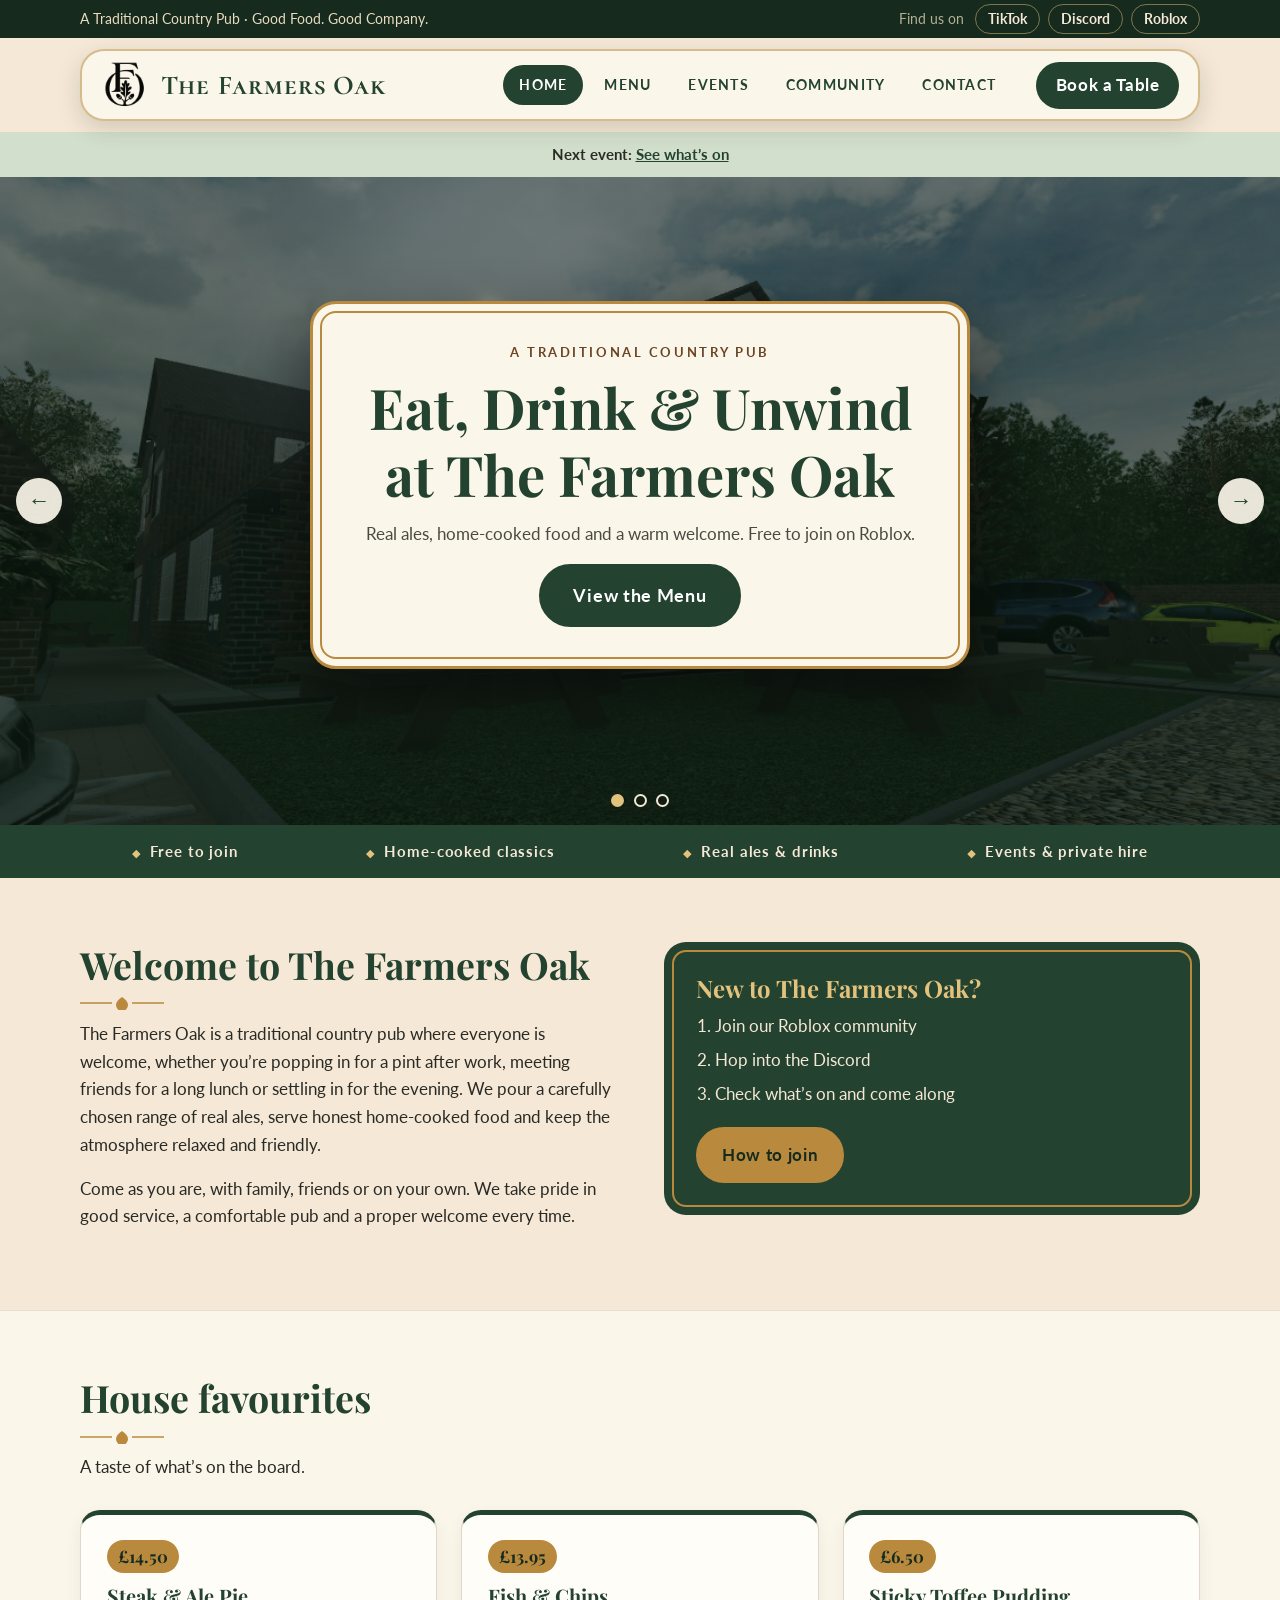
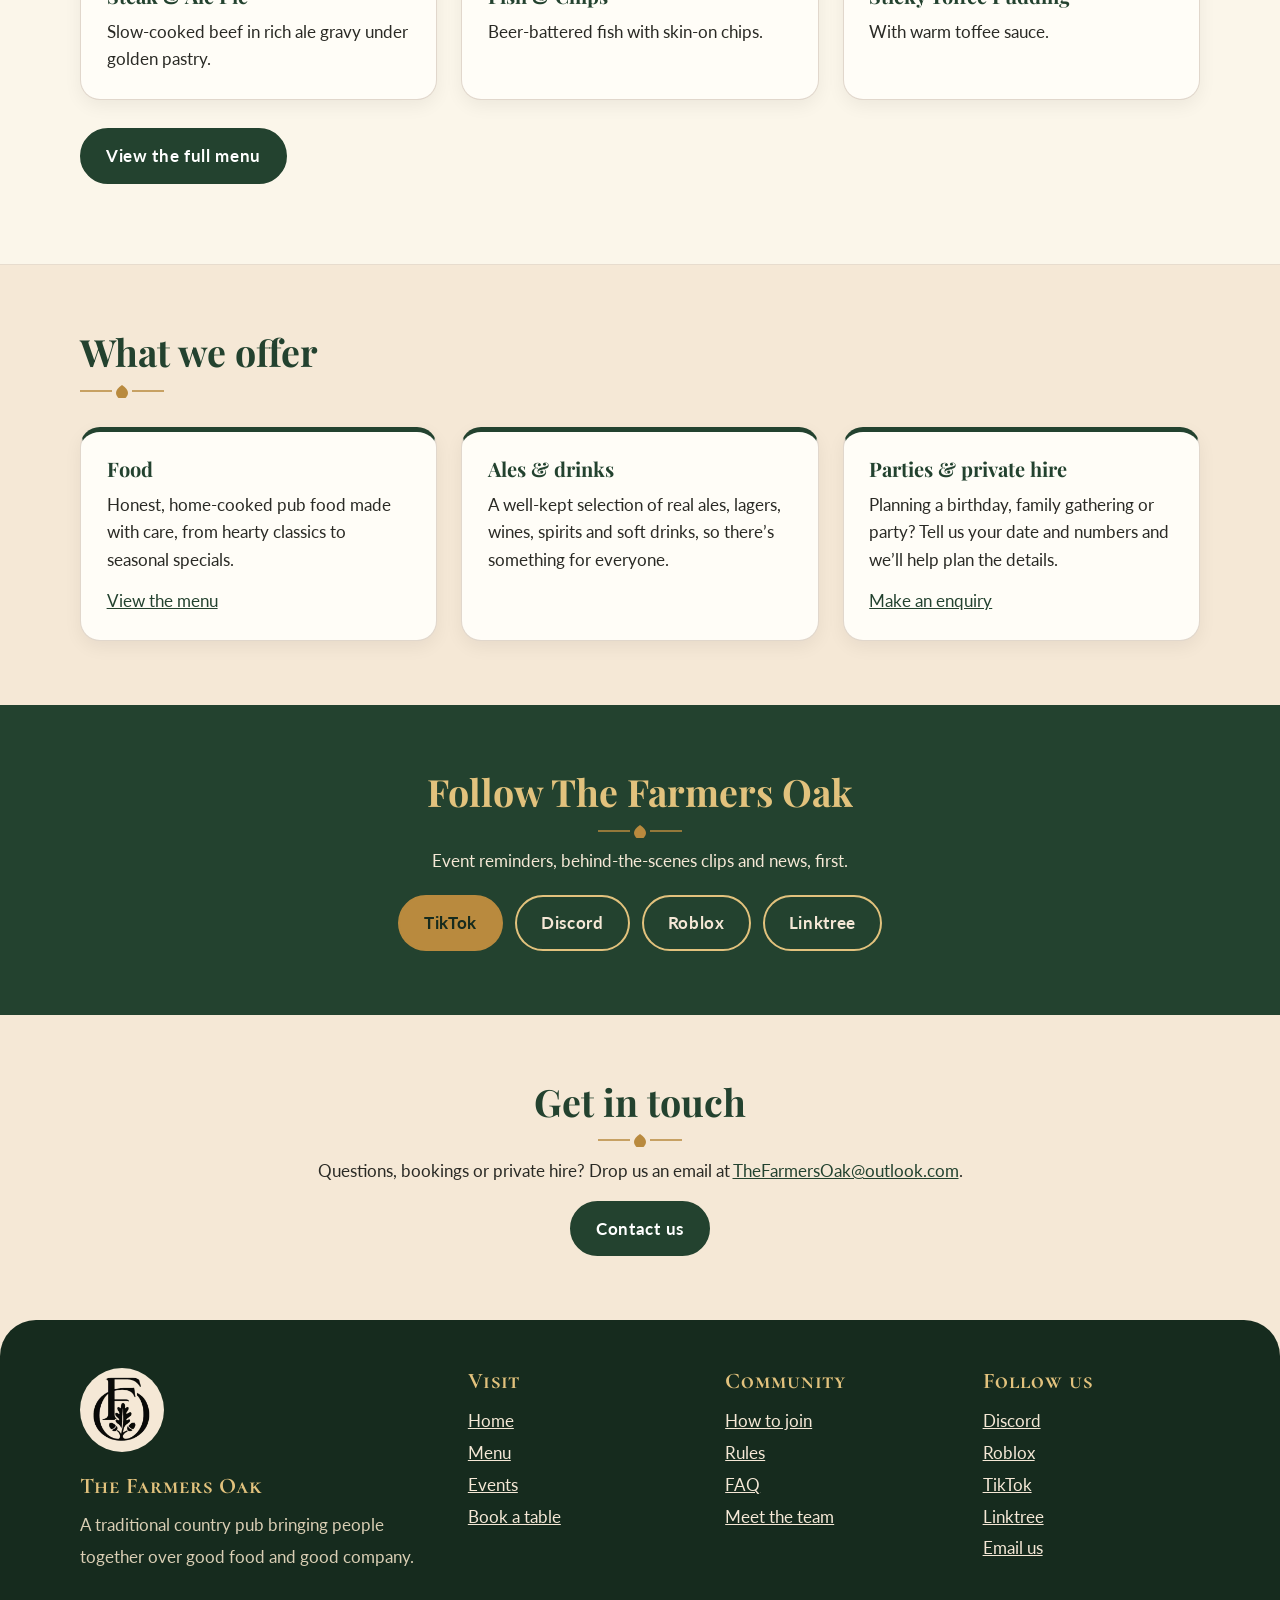
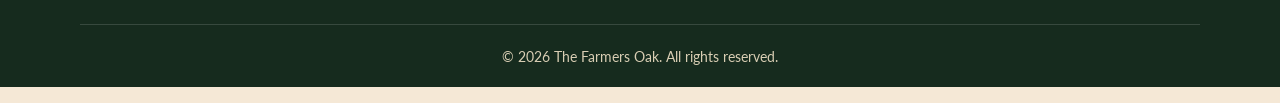
==== commit 9d4052a4: "Update index.html" ====
--- a/index.html
+++ b/index.html
@@ -4,15 +4,15 @@
 <link rel="canonical" href="https://thefarmersoak.co.uk/"><meta name="theme-color" content="#23422f">
 <meta property="og:title" content="The Farmers Oak | Traditional Country Pub"><meta property="og:description" content="Traditional country pub. Real ales, home-cooked food and a warm welcome at The Farmers Oak."><meta property="og:type" content="website"><meta property="og:url" content="https://thefarmersoak.co.uk/">
 <meta property="og:image" content="https://thefarmersoak.co.uk/images/logo.png"><meta name="twitter:card" content="summary"><meta name="twitter:title" content="The Farmers Oak | Traditional Country Pub"><meta name="twitter:description" content="Traditional country pub. Real ales, home-cooked food and a warm welcome at The Farmers Oak."><meta name="twitter:image" content="https://thefarmersoak.co.uk/images/logo.png">
-<link rel="icon" href="favicon.svg" type="image/svg+xml"><link rel="apple-touch-icon" href="images/logo.png"><link rel="preconnect" href="https://fonts.googleapis.com"><link rel="preconnect" href="https://fonts.gstatic.com" crossorigin><link rel="stylesheet" href="https://fonts.googleapis.com/css2?family=Cormorant+SC:wght@600;700&family=Lato:wght@400;700&family=Playfair+Display:wght@600;700&display=swap"><link rel="stylesheet" href="css/style.css"><script type="application/ld+json">{"@context":"https://schema.org","@type":"BarOrPub","name":"The Farmers Oak","url":"https://thefarmersoak.co.uk","servesCuisine":"British","sameAs":["https://www.tiktok.com/@thefarmersoak","https://linktr.ee/thefarmersoak","https://discord.gg/zuHhsEtrDc","https://www.roblox.com/communities/972666931/The-Farmers-Oak"]}</script></head>
+<link rel="icon" href="favicon.svg" type="image/svg+xml"><link rel="apple-touch-icon" href="images/logo.png"><link rel="preconnect" href="https://fonts.googleapis.com"><link rel="preconnect" href="https://fonts.gstatic.com" crossorigin><link rel="stylesheet" href="https://fonts.googleapis.com/css2?family=Cormorant+SC:wght@600;700&family=Lato:wght@400;700&family=Playfair+Display:wght@600;700&display=swap"><link rel="stylesheet" href="css/style.css?v=4"><script type="application/ld+json">{"@context":"https://schema.org","@type":"BarOrPub","name":"The Farmers Oak","url":"https://thefarmersoak.co.uk","servesCuisine":"British","sameAs":["https://www.tiktok.com/@thefarmersoak","https://linktr.ee/thefarmersoak","https://discord.gg/zuHhsEtrDc","https://www.roblox.com/communities/972666931/The-Farmers-Oak"]}</script></head>
 <body><a class="skip" href="#main">Skip to content</a>
-<div class="util"><div class="wrap"><span>A Traditional Country Pub &middot; Good Food. Good Company.</span><div class="util-links"><span class="lbl">Find us on</span><a href="https://www.tiktok.com/@thefarmersoak" target="_blank" rel="noopener noreferrer">TikTok</a><a href="https://discord.gg/zuHhsEtrDc" target="_blank" rel="noopener noreferrer">Discord</a><a href="https://www.roblox.com/communities/972666931/The-Farmers-Oak#!/about" target="_blank" rel="noopener noreferrer">Roblox</a></div></div></div>
-<header class="top"><div class="bar"><a class="brand" href="index.html"><img class="logo" src="images/logo.png" alt="" width="48" height="48" onerror="this.remove()"><span>The Farmers Oak</span></a><button class="burger" type="button" aria-expanded="false" aria-controls="nav">Menu</button><nav id="nav" aria-label="Main"><a href="index.html" aria-current="page">Home</a><a href="menu.html">Menu</a><a href="events.html">Events</a><a href="join.html">Community</a><a href="contact.html">Contact</a><a class="mbook" href="contact.html#booking">Book a Table</a></nav><a class="callbook" href="contact.html#booking">Book a Table</a></div></header>
+<div class="fo-util"><div class="wrap"><span>A Traditional Country Pub &middot; Good Food. Good Company.</span><div class="fo-util-links"><span class="lbl">Find us on</span><a href="https://www.tiktok.com/@thefarmersoak" target="_blank" rel="noopener noreferrer">TikTok</a><a href="https://discord.gg/zuHhsEtrDc" target="_blank" rel="noopener noreferrer">Discord</a><a href="https://www.roblox.com/communities/972666931/The-Farmers-Oak#!/about" target="_blank" rel="noopener noreferrer">Roblox</a></div></div></div>
+<header class="fo-top"><div class="fo-bar"><a class="fo-brand" href="index.html"><img class="fo-logo" src="images/logo.png" alt="" width="48" height="48" onerror="this.remove()"><span>The Farmers Oak</span></a><button class="fo-burger" type="button" aria-expanded="false" aria-controls="nav">Menu</button><nav id="nav" aria-label="Main"><a href="index.html" aria-current="page">Home</a><a href="menu.html">Menu</a><a href="events.html">Events</a><a href="join.html">Community</a><a href="contact.html">Contact</a><a class="fo-mbook" href="contact.html#booking">Book a Table</a></nav><a class="fo-callbook" href="contact.html#booking">Book a Table</a></div></header>
 <main id="main"><div class="nextevent" id="next-event">Next event: <a href="events.html">See what’s on</a></div>
 <section class="hero" aria-roledescription="carousel" aria-label="Featured at The Farmers Oak">
-<div class="slide on" style="--img:url(images/hero-1.jpg)"><div class="sign"><p class="eyebrow">A Traditional Country Pub</p><h1>Eat, Drink &amp; Unwind at The Farmers Oak</h1><p>Real ales, home-cooked food and a warm welcome. Free to join on Roblox.</p><a class="btn big" href="menu.html">View the Menu</a></div></div>
-<div class="slide" style="--img:url(images/hero-2.jpg),url(images/hero-1.jpg)"><div class="sign"><p class="eyebrow">What’s On</p><p class="hl">Live Music, Quiz Nights &amp; Good Company</p><a class="btn big" href="events.html">See What’s On</a></div></div>
-<div class="slide" style="--img:url(images/hero-3.jpg),url(images/hero-1.jpg)"><div class="sign"><p class="eyebrow">Celebrate With Us</p><p class="hl">Private Hire &amp; Celebrations</p><a class="btn big" href="contact.html#booking">Get in Touch</a></div></div>
+<div class="slide on" style="--img:url(/images/hero-1.jpg)"><div class="sign"><p class="eyebrow">A Traditional Country Pub</p><h1>Eat, Drink &amp; Unwind at The Farmers Oak</h1><p>Real ales, home-cooked food and a warm welcome. Free to join on Roblox.</p><a class="btn big" href="menu.html">View the Menu</a></div></div>
+<div class="slide" style="--img:url(/images/hero-2.jpg),url(/images/hero-1.jpg)"><div class="sign"><p class="eyebrow">What’s On</p><p class="hl">Live Music, Quiz Nights &amp; Good Company</p><a class="btn big" href="events.html">See What’s On</a></div></div>
+<div class="slide" style="--img:url(/images/hero-3.jpg),url(/images/hero-1.jpg)"><div class="sign"><p class="eyebrow">Celebrate With Us</p><p class="hl">Private Hire &amp; Celebrations</p><a class="btn big" href="contact.html#booking">Get in Touch</a></div></div>
 <button class="arr prev" type="button" aria-label="Previous slide">←</button><button class="arr next" type="button" aria-label="Next slide">→</button>
 <div class="dots"><button type="button" aria-label="Slide 1" aria-current="true"></button><button type="button" aria-label="Slide 2"></button><button type="button" aria-label="Slide 3"></button></div></section>
 <div class="ribbon"><div class="wrap"><span>Free to join</span><span>Home-cooked classics</span><span>Real ales &amp; drinks</span><span>Events &amp; private hire</span></div></div>
@@ -30,4 +30,4 @@
 <section class="sec dark center"><div class="wrap"><h2>Follow The Farmers Oak</h2><p>Event reminders, behind-the-scenes clips and news, first.</p><div class="socialbtns"><a class="btn gold" href="https://www.tiktok.com/@thefarmersoak" target="_blank" rel="noopener noreferrer">TikTok</a><a class="btn ghost" href="https://discord.gg/zuHhsEtrDc" target="_blank" rel="noopener noreferrer">Discord</a><a class="btn ghost" href="https://www.roblox.com/communities/972666931/The-Farmers-Oak#!/about" target="_blank" rel="noopener noreferrer">Roblox</a><a class="btn ghost" href="https://linktr.ee/thefarmersoak" target="_blank" rel="noopener noreferrer">Linktree</a></div></div></section>
 <section class="sec center"><div class="wrap"><h2>Get in touch</h2><p>Questions, bookings or private hire? Drop us an email at <a href="mailto:TheFarmersOak@outlook.com">TheFarmersOak@outlook.com</a>.</p><a class="btn" href="contact.html#booking">Contact us</a></div></section></main>
 <footer><div class="wrap"><div class="fgrid"><div><img class="flogo" src="images/logo.png" alt="The Farmers Oak logo" width="84" height="84" onerror="this.remove()"><h3>The Farmers Oak</h3><p>A traditional country pub bringing people together over good food and good company.</p></div><div><h3>Visit</h3><p><a href="index.html">Home</a><br><a href="menu.html">Menu</a><br><a href="events.html">Events</a><br><a href="contact.html#booking">Book a table</a></p></div><div><h3>Community</h3><p><a href="join.html">How to join</a><br><a href="rules.html">Rules</a><br><a href="faq.html">FAQ</a><br><a href="team.html">Meet the team</a></p></div><div><h3>Follow us</h3><p><a href="https://discord.gg/zuHhsEtrDc" target="_blank" rel="noopener noreferrer">Discord</a><br><a href="https://www.roblox.com/communities/972666931/The-Farmers-Oak#!/about" target="_blank" rel="noopener noreferrer">Roblox</a><br><a href="https://www.tiktok.com/@thefarmersoak" target="_blank" rel="noopener noreferrer">TikTok</a><br><a href="https://linktr.ee/thefarmersoak" target="_blank" rel="noopener noreferrer">Linktree</a><br><a href="mailto:TheFarmersOak@outlook.com">Email us</a></p></div></div><p class="legal">&copy; <span id="yr">2026</span> The Farmers Oak. All rights reserved.</p></div></footer>
-<script src="js/main.js"></script></body></html>
+<script src="js/site.js?v=3"></script></body></html>
--- a/css/style.css
+++ b/css/style.css
@@ -1,4 +1,4 @@
-/* The Farmers Oak — main stylesheet (replaces style.css and community.css) */
+/* The Farmers Oak - complete site stylesheet (css/style.css) */
 :root{
   --green:#23422f;--green-d:#162b1e;--cream:#f5e8d6;--paper:#fbf6ea;--card:#fffdf7;--sage:#d3dfcd;
   --oak:#6b4423;--gold:#b98a3e;--gold-l:#e2c27d;--ink:#2a2a25;
@@ -34,23 +34,23 @@
 .btnrow,.socialbtns{display:flex;flex-wrap:wrap;gap:.75rem;margin-top:1.25rem}
 
 /* Utility bar + header */
-.util{background:var(--green-d);color:#e9dcc0;font-size:.85rem}
-.util .wrap{display:flex;justify-content:space-between;align-items:center;gap:1rem;min-height:38px}
-.util-links{display:flex;align-items:center;gap:.5rem}
-.util .lbl{opacity:.75;margin-right:.2rem}
-.util-links a{color:var(--cream);text-decoration:none;font-weight:700;padding:.15rem .75rem;border:1px solid rgba(226,194,125,.5);border-radius:99px}
-.util-links a:hover{background:var(--gold-l);color:var(--green-d);border-color:var(--gold-l)}
-.top{position:sticky;top:0;z-index:100;background:var(--paper);border-bottom:3px solid var(--gold);box-shadow:0 4px 14px rgba(0,0,0,.08)}
-.bar{width:min(1120px,100% - 2.5rem);margin-inline:auto;display:flex;align-items:center;gap:1.5rem;min-height:78px}
-.brand{display:flex;align-items:center;gap:.75rem;text-decoration:none;color:var(--green);font-family:var(--sc);font-weight:700;font-size:1.7rem;letter-spacing:.04em;line-height:1}
-.logo{width:48px;height:48px;object-fit:contain}
-.top nav{margin-left:auto;display:flex;gap:1.7rem;align-items:center}
-.top nav a{color:var(--green);text-decoration:none;font-weight:700;font-size:.9rem;letter-spacing:.09em;text-transform:uppercase;padding:.4rem 0;border-bottom:3px solid transparent}
-.top nav a:hover,.top nav a[aria-current]{border-bottom-color:var(--gold)}
-.top nav .mbook{display:none}
-.callbook{font-weight:700;letter-spacing:.04em;text-decoration:none;padding:.6rem 1.2rem;background:var(--green);color:#fff;border-radius:4px;white-space:nowrap}
-.callbook:hover{background:var(--oak);color:#fff}
-.burger{display:none;margin-left:auto;background:transparent;border:2px solid var(--green);color:var(--green);font:inherit;font-weight:700;padding:.45rem 1rem;border-radius:4px;cursor:pointer}
+.fo-util{background:var(--green-d);color:#e9dcc0;font-size:.85rem}
+.fo-util .wrap{display:flex;justify-content:space-between;align-items:center;gap:1rem;min-height:38px}
+.fo-util-links{display:flex;align-items:center;gap:.5rem}
+.fo-util .lbl{opacity:.75;margin-right:.2rem}
+.fo-util-links a{color:var(--cream);text-decoration:none;font-weight:700;padding:.15rem .75rem;border:1px solid rgba(226,194,125,.5);border-radius:99px}
+.fo-util-links a:hover{background:var(--gold-l);color:var(--green-d);border-color:var(--gold-l)}
+.fo-top{position:sticky;top:0;z-index:100;background:var(--paper);border-bottom:3px solid var(--gold);box-shadow:0 4px 14px rgba(0,0,0,.08)}
+.fo-bar{width:min(1120px,100% - 2.5rem);margin-inline:auto;display:flex;align-items:center;gap:1.5rem;min-height:78px}
+.fo-brand{display:flex;align-items:center;gap:.75rem;text-decoration:none;color:var(--green);font-family:var(--sc);font-weight:700;font-size:1.7rem;letter-spacing:.04em;line-height:1}
+.fo-logo{width:48px;height:48px;object-fit:contain}
+.fo-top nav{margin-left:auto;display:flex;gap:1.7rem;align-items:center}
+.fo-top nav a{color:var(--green);text-decoration:none;font-weight:700;font-size:.9rem;letter-spacing:.09em;text-transform:uppercase;padding:.4rem 0;border-bottom:3px solid transparent}
+.fo-top nav a:hover,.fo-top nav a[aria-current]{border-bottom-color:var(--gold)}
+.fo-top nav .fo-mbook{display:none}
+.fo-callbook{font-weight:700;letter-spacing:.04em;text-decoration:none;padding:.6rem 1.2rem;background:var(--green);color:#fff;border-radius:4px;white-space:nowrap}
+.fo-callbook:hover{background:var(--oak);color:#fff}
+.fo-burger{display:none;margin-left:auto;background:transparent;border:2px solid var(--green);color:var(--green);font:inherit;font-weight:700;padding:.45rem 1rem;border-radius:4px;cursor:pointer}
 
 /* Hero */
 .hero{position:relative;min-height:clamp(460px,72vh,660px);overflow:hidden;background:var(--green-d)}
@@ -152,18 +152,41 @@
   .fgrid{grid-template-columns:1fr 1fr}.two{grid-template-columns:1fr;gap:2rem}
 }
 @media (max-width:860px){
-  .callbook{display:none}.burger{display:block}
-  .top nav{display:none;position:absolute;left:0;right:0;top:100%;flex-direction:column;align-items:stretch;gap:0;background:var(--paper);border-bottom:3px solid var(--gold);padding:.5rem 1.25rem 1.2rem}
-  .top nav.open{display:flex}
-  .top nav a{padding:.9rem 0;border-bottom:1px solid rgba(107,68,35,.15)}
-  .top nav .mbook{display:block;margin-top:1rem;text-align:center;background:var(--green);color:#fff;border-radius:4px;border:0}
+  .fo-callbook{display:none}.fo-burger{display:block}
+  .fo-top nav{display:none;position:absolute;left:0;right:0;top:100%;flex-direction:column;align-items:stretch;gap:0;background:var(--paper);border-bottom:3px solid var(--gold);padding:.5rem 1.25rem 1.2rem}
+  .fo-top nav.open{display:flex}
+  .fo-top nav a{padding:.9rem 0;border-bottom:1px solid rgba(107,68,35,.15)}
+  .fo-top nav .fo-mbook{display:block;margin-top:1rem;text-align:center;background:var(--green);color:#fff;border-radius:4px;border:0}
 }
 @media (max-width:640px){
-  .util .wrap>span{display:none}.util-links{width:100%;justify-content:center}
-  .brand{font-size:1.4rem}.sec{padding-block:3rem}
+  .fo-util .wrap>span{display:none}.fo-util-links{width:100%;justify-content:center}
+  .fo-brand{font-size:1.4rem}.sec{padding-block:3rem}
   .sign{padding:1.8rem 1.4rem}.arr{display:none}
   .board{padding:1.6rem 1.2rem .6rem;border-width:8px}
   .event-card{grid-template-columns:1fr}.event-card-top{padding:1rem 1.2rem .2rem}.event-card-body{padding:.3rem 1.2rem 1.2rem}
   .fgrid{grid-template-columns:1fr}
 }
 @media (prefers-reduced-motion:reduce){*{transition:none!important;scroll-behavior:auto!important}}
+
+/* ===== Rounded theme overrides ===== */
+.fo-top{position:sticky;top:0;z-index:100;background:transparent;border:0;box-shadow:none;padding:.7rem 0;pointer-events:none}
+.fo-bar{pointer-events:auto;position:relative;background:var(--paper);border:2px solid rgba(185,138,62,.55);border-radius:24px;box-shadow:0 8px 24px rgba(0,0,0,.14);padding:0 1.2rem;min-height:72px}
+.fo-top nav{gap:.3rem}
+.fo-top nav a{padding:.5rem 1rem;border:0;border-radius:999px}
+.fo-top nav a:hover{background:var(--sage);color:var(--green)}
+.fo-top nav a[aria-current]{background:var(--green);color:#fff}
+.btn,.fo-callbook,.fo-burger{border-radius:999px}
+.cards article,.member,.formcard{border-radius:20px}
+.event-card,.steps li,.faq details,.note{border-radius:16px}
+.visit{border-radius:22px}
+.sign{border-radius:26px}
+.board{border-radius:28px}
+input,select,textarea{border-radius:12px}
+.pagehead{border-radius:0 0 36px 36px}
+footer{border-top:0;border-radius:36px 36px 0 0}
+.nextevent{border-radius:0}
+@media (max-width:860px){
+  .fo-top nav{top:calc(100% + .5rem);left:0;right:0;border:2px solid rgba(185,138,62,.55);border-radius:20px;box-shadow:0 12px 28px rgba(0,0,0,.18);padding:.6rem}
+  .fo-top nav a{padding:.8rem 1rem;border-radius:12px}
+  .fo-top nav .fo-mbook{border-radius:999px}
+}
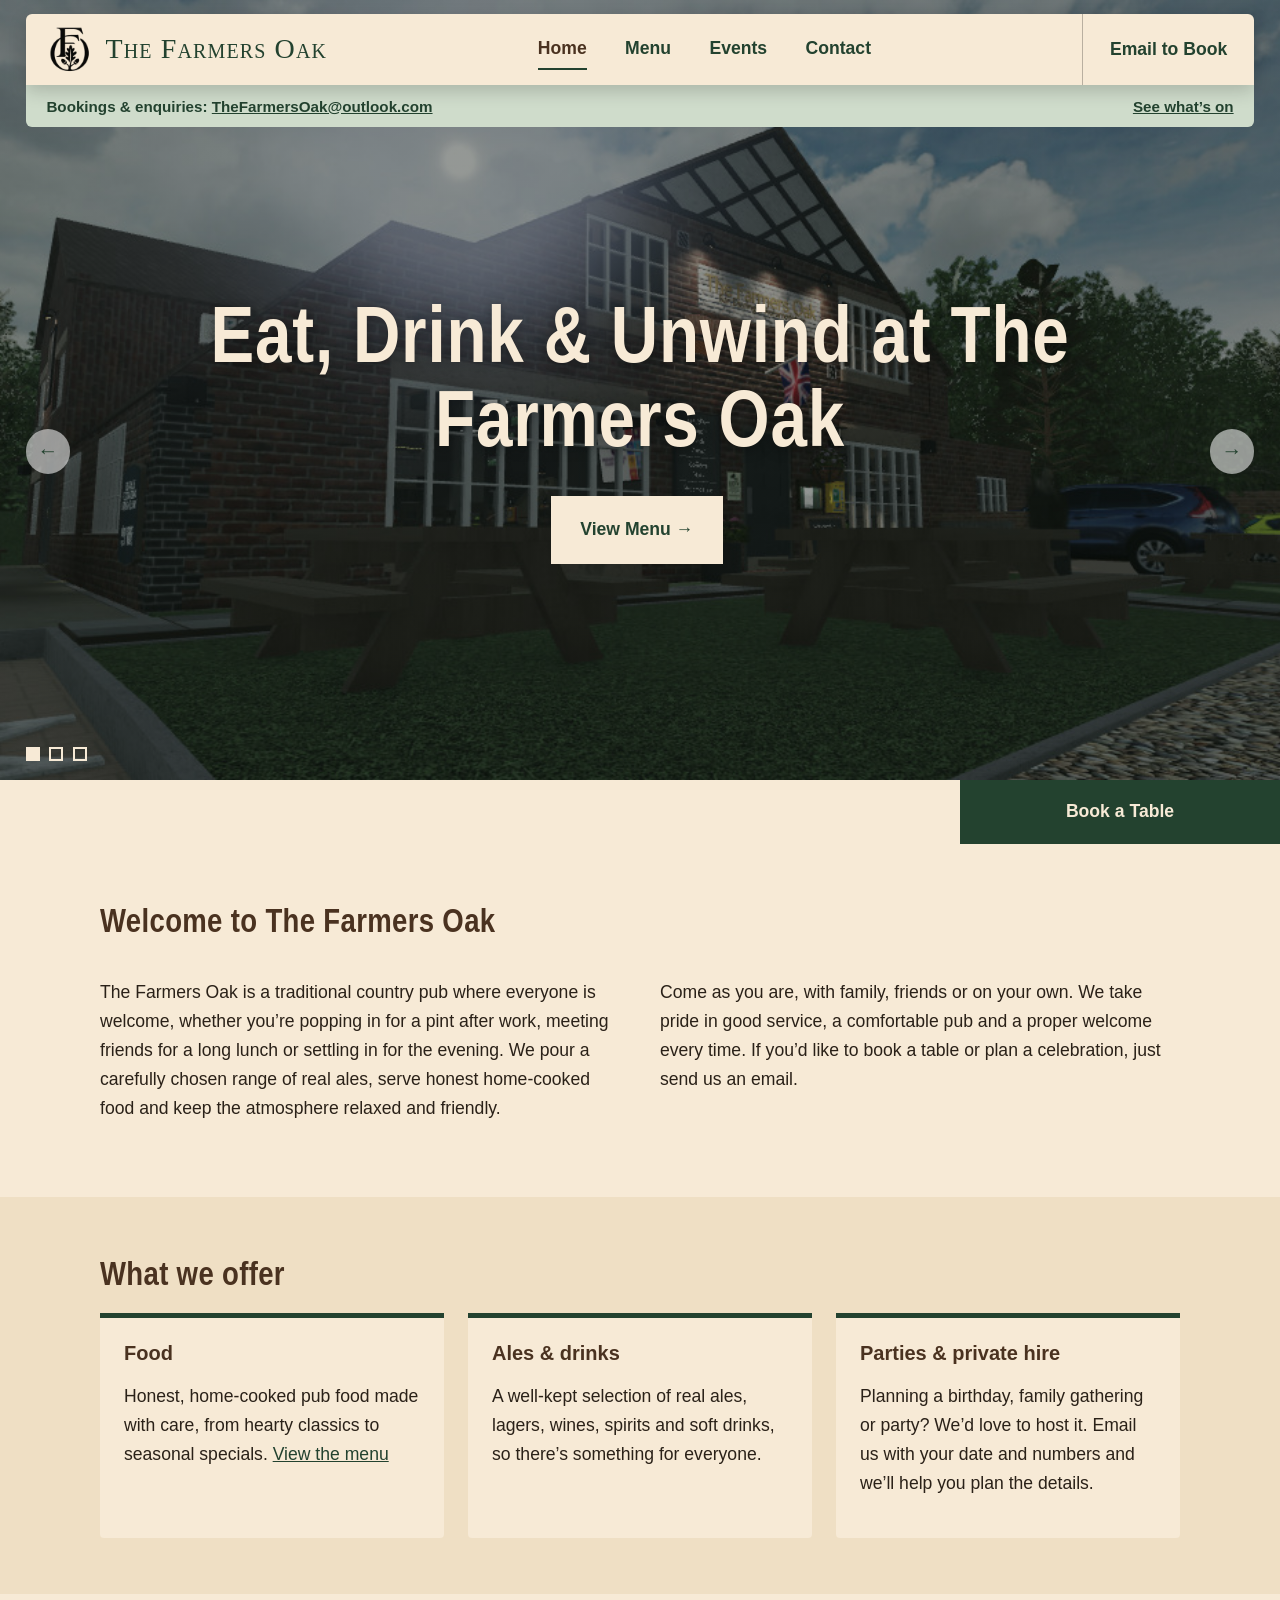
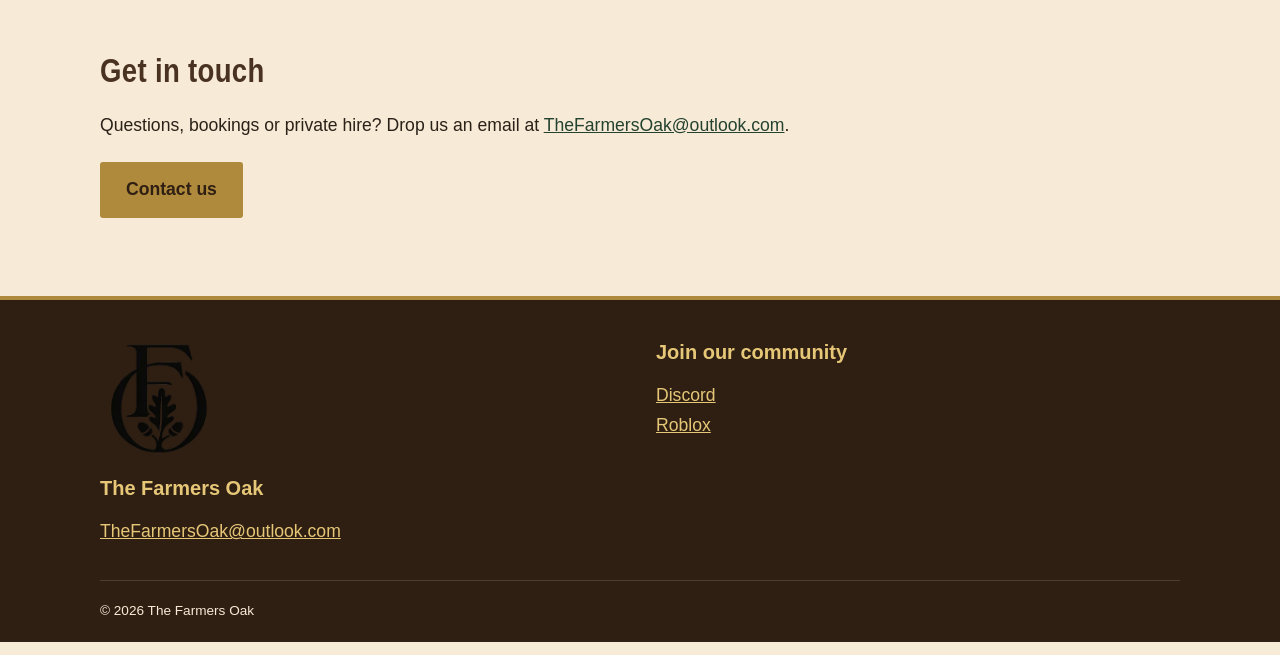
==== commit 1e85fb9a: "Refactor index.html for consistency and clarity" ====
--- a/index.html
+++ b/index.html
@@ -3,31 +3,16 @@
 <title>The Farmers Oak | Traditional Country Pub</title><meta name="description" content="Traditional country pub. Real ales, home-cooked food and a warm welcome at The Farmers Oak.">
 <link rel="canonical" href="https://thefarmersoak.co.uk/"><meta name="theme-color" content="#23422f">
 <meta property="og:title" content="The Farmers Oak | Traditional Country Pub"><meta property="og:description" content="Traditional country pub. Real ales, home-cooked food and a warm welcome at The Farmers Oak."><meta property="og:type" content="website"><meta property="og:url" content="https://thefarmersoak.co.uk/">
-<meta property="og:image" content="https://thefarmersoak.co.uk/images/logo.png"><meta name="twitter:card" content="summary"><meta name="twitter:title" content="The Farmers Oak | Traditional Country Pub"><meta name="twitter:description" content="Traditional country pub. Real ales, home-cooked food and a warm welcome at The Farmers Oak."><meta name="twitter:image" content="https://thefarmersoak.co.uk/images/logo.png">
-<link rel="icon" href="favicon.svg" type="image/svg+xml"><link rel="apple-touch-icon" href="images/logo.png"><link rel="preconnect" href="https://fonts.googleapis.com"><link rel="preconnect" href="https://fonts.gstatic.com" crossorigin><link rel="stylesheet" href="https://fonts.googleapis.com/css2?family=Cormorant+SC:wght@600;700&family=Lato:wght@400;700&family=Playfair+Display:wght@600;700&display=swap"><link rel="stylesheet" href="css/style.css?v=4"><script type="application/ld+json">{"@context":"https://schema.org","@type":"BarOrPub","name":"The Farmers Oak","url":"https://thefarmersoak.co.uk","servesCuisine":"British","sameAs":["https://www.tiktok.com/@thefarmersoak","https://linktr.ee/thefarmersoak","https://discord.gg/zuHhsEtrDc","https://www.roblox.com/communities/972666931/The-Farmers-Oak"]}</script></head>
+<meta property="og:image" content="https://thefarmersoak.co.uk/images/logo.png"><link rel="icon" href="favicon.svg" type="image/svg+xml"><link rel="apple-touch-icon" href="images/logo.png"><link rel="stylesheet" href="css/style.css"><script type="application/ld+json">{"@context":"https://schema.org","@type":"BarOrPub","name":"The Farmers Oak","url":"https://thefarmersoak.co.uk","servesCuisine":"British"}</script></head>
 <body><a class="skip" href="#main">Skip to content</a>
-<div class="fo-util"><div class="wrap"><span>A Traditional Country Pub &middot; Good Food. Good Company.</span><div class="fo-util-links"><span class="lbl">Find us on</span><a href="https://www.tiktok.com/@thefarmersoak" target="_blank" rel="noopener noreferrer">TikTok</a><a href="https://discord.gg/zuHhsEtrDc" target="_blank" rel="noopener noreferrer">Discord</a><a href="https://www.roblox.com/communities/972666931/The-Farmers-Oak#!/about" target="_blank" rel="noopener noreferrer">Roblox</a></div></div></div>
-<header class="fo-top"><div class="fo-bar"><a class="fo-brand" href="index.html"><img class="fo-logo" src="images/logo.png" alt="" width="48" height="48" onerror="this.remove()"><span>The Farmers Oak</span></a><button class="fo-burger" type="button" aria-expanded="false" aria-controls="nav">Menu</button><nav id="nav" aria-label="Main"><a href="index.html" aria-current="page">Home</a><a href="menu.html">Menu</a><a href="events.html">Events</a><a href="join.html">Community</a><a href="contact.html">Contact</a><a class="fo-mbook" href="contact.html#booking">Book a Table</a></nav><a class="fo-callbook" href="contact.html#booking">Book a Table</a></div></header>
-<main id="main"><div class="nextevent" id="next-event">Next event: <a href="events.html">See what’s on</a></div>
-<section class="hero" aria-roledescription="carousel" aria-label="Featured at The Farmers Oak">
-<div class="slide on" style="--img:url(/images/hero-1.jpg)"><div class="sign"><p class="eyebrow">A Traditional Country Pub</p><h1>Eat, Drink &amp; Unwind at The Farmers Oak</h1><p>Real ales, home-cooked food and a warm welcome. Free to join on Roblox.</p><a class="btn big" href="menu.html">View the Menu</a></div></div>
-<div class="slide" style="--img:url(/images/hero-2.jpg),url(/images/hero-1.jpg)"><div class="sign"><p class="eyebrow">What’s On</p><p class="hl">Live Music, Quiz Nights &amp; Good Company</p><a class="btn big" href="events.html">See What’s On</a></div></div>
-<div class="slide" style="--img:url(/images/hero-3.jpg),url(/images/hero-1.jpg)"><div class="sign"><p class="eyebrow">Celebrate With Us</p><p class="hl">Private Hire &amp; Celebrations</p><a class="btn big" href="contact.html#booking">Get in Touch</a></div></div>
-<button class="arr prev" type="button" aria-label="Previous slide">←</button><button class="arr next" type="button" aria-label="Next slide">→</button>
-<div class="dots"><button type="button" aria-label="Slide 1" aria-current="true"></button><button type="button" aria-label="Slide 2"></button><button type="button" aria-label="Slide 3"></button></div></section>
-<div class="ribbon"><div class="wrap"><span>Free to join</span><span>Home-cooked classics</span><span>Real ales &amp; drinks</span><span>Events &amp; private hire</span></div></div>
-<section class="sec"><div class="wrap two"><div><h2>Welcome to The Farmers Oak</h2><p>The Farmers Oak is a traditional country pub where everyone is welcome, whether you’re popping in for a pint after work, meeting friends for a long lunch or settling in for the evening. We pour a carefully chosen range of real ales, serve honest home-cooked food and keep the atmosphere relaxed and friendly.</p><p>Come as you are, with family, friends or on your own. We take pride in good service, a comfortable pub and a proper welcome every time.</p></div>
-<div class="visit"><h3>New to The Farmers Oak?</h3><ol><li>Join our Roblox community</li><li>Hop into the Discord</li><li>Check what’s on and come along</li></ol><a class="btn gold" href="join.html">How to join</a></div></div></section>
-<section class="sec band"><div class="wrap"><h2>House favourites</h2><p>A taste of what’s on the board.</p><div class="cards">
-<article><span class="price">£14.50</span><h3>Steak &amp; Ale Pie</h3><p>Slow-cooked beef in rich ale gravy under golden pastry.</p></article>
-<article><span class="price">£13.95</span><h3>Fish &amp; Chips</h3><p>Beer-battered fish with skin-on chips.</p></article>
-<article><span class="price">£6.50</span><h3>Sticky Toffee Pudding</h3><p>With warm toffee sauce.</p></article></div>
-<p style="margin-top:1.8rem"><a class="btn" href="menu.html">View the full menu</a></p></div></section>
-<section class="sec"><div class="wrap"><h2>What we offer</h2><div class="cards">
-<article><h3>Food</h3><p>Honest, home-cooked pub food made with care, from hearty classics to seasonal specials.</p><p><a href="menu.html">View the menu</a></p></article>
+<header class="top"><div class="bar"><a class="brand" href="index.html"><img class="logo" src="images/logo.png" alt="" width="48" height="48" onerror="this.remove()"><span>The Farmers Oak</span></a><button class="burger" aria-expanded="false" aria-controls="nav">Menu</button><nav id="nav" aria-label="Main"><a href="index.html" aria-current="page">Home</a><a href="menu.html">Menu</a><a href="events.html">Events</a><a href="contact.html">Contact</a><a class="mbook" href="mailto:TheFarmersOak@outlook.com">Email to Book</a></nav><a class="callbook" href="mailto:TheFarmersOak@outlook.com">Email to Book</a></div><div class="sub"><span>Bookings &amp; enquiries: <a href="mailto:TheFarmersOak@outlook.com">TheFarmersOak@outlook.com</a></span><a href="events.html">See what’s on</a></div></header>
+<main id="main"><section class="hero" aria-roledescription="carousel" aria-label="Featured at The Farmers Oak"><div class="slide on" style="--img:url(/images/hero-1.jpg)"><h1>Eat, Drink &amp; Unwind at The Farmers Oak</h1><a class="btn big" href="menu.html">View Menu</a></div><div class="slide" style="--img:url(/images/hero-2.jpg),url(/images/hero-1.jpg)"><div class="hl">Live Music, Quiz Nights &amp; Good Company</div><a class="btn big" href="events.html">See What’s On</a></div><div class="slide" style="--img:url(/images/hero-3.jpg),url(/images/hero-1.jpg)"><div class="hl">Private Hire &amp; Celebrations</div><a class="btn big" href="contact.html">Get in Touch</a></div><button class="arr prev" type="button" aria-label="Previous slide">←</button><button class="arr next" type="button" aria-label="Next slide">→</button><div class="dots"><button type="button" aria-label="Slide 1" aria-current="true"></button><button type="button" aria-label="Slide 2"></button><button type="button" aria-label="Slide 3"></button></div></section>
+<div class="strip"><span></span><a href="mailto:TheFarmersOak@outlook.com">Book a Table</a></div>
+<section class="wrap sec"><h2>Welcome to The Farmers Oak</h2><div class="two"><p>The Farmers Oak is a traditional country pub where everyone is welcome, whether you’re popping in for a pint after work, meeting friends for a long lunch or settling in for the evening. We pour a carefully chosen range of real ales, serve honest home-cooked food and keep the atmosphere relaxed and friendly.</p><p>Come as you are, with family, friends or on your own. We take pride in good service, a comfortable pub and a proper welcome every time. If you’d like to book a table or plan a celebration, just send us an email.</p></div></section>
+<section class="band"><div class="wrap sec"><h2>What we offer</h2><div class="cards">
+<article><h3>Food</h3><p>Honest, home-cooked pub food made with care, from hearty classics to seasonal specials. <a href="menu.html">View the menu</a></p></article>
 <article><h3>Ales &amp; drinks</h3><p>A well-kept selection of real ales, lagers, wines, spirits and soft drinks, so there’s something for everyone.</p></article>
-<article><h3>Parties &amp; private hire</h3><p>Planning a birthday, family gathering or party? Tell us your date and numbers and we’ll help plan the details.</p><p><a href="contact.html#booking">Make an enquiry</a></p></article></div></div></section>
-<section class="sec dark center"><div class="wrap"><h2>Follow The Farmers Oak</h2><p>Event reminders, behind-the-scenes clips and news, first.</p><div class="socialbtns"><a class="btn gold" href="https://www.tiktok.com/@thefarmersoak" target="_blank" rel="noopener noreferrer">TikTok</a><a class="btn ghost" href="https://discord.gg/zuHhsEtrDc" target="_blank" rel="noopener noreferrer">Discord</a><a class="btn ghost" href="https://www.roblox.com/communities/972666931/The-Farmers-Oak#!/about" target="_blank" rel="noopener noreferrer">Roblox</a><a class="btn ghost" href="https://linktr.ee/thefarmersoak" target="_blank" rel="noopener noreferrer">Linktree</a></div></div></section>
-<section class="sec center"><div class="wrap"><h2>Get in touch</h2><p>Questions, bookings or private hire? Drop us an email at <a href="mailto:TheFarmersOak@outlook.com">TheFarmersOak@outlook.com</a>.</p><a class="btn" href="contact.html#booking">Contact us</a></div></section></main>
-<footer><div class="wrap"><div class="fgrid"><div><img class="flogo" src="images/logo.png" alt="The Farmers Oak logo" width="84" height="84" onerror="this.remove()"><h3>The Farmers Oak</h3><p>A traditional country pub bringing people together over good food and good company.</p></div><div><h3>Visit</h3><p><a href="index.html">Home</a><br><a href="menu.html">Menu</a><br><a href="events.html">Events</a><br><a href="contact.html#booking">Book a table</a></p></div><div><h3>Community</h3><p><a href="join.html">How to join</a><br><a href="rules.html">Rules</a><br><a href="faq.html">FAQ</a><br><a href="team.html">Meet the team</a></p></div><div><h3>Follow us</h3><p><a href="https://discord.gg/zuHhsEtrDc" target="_blank" rel="noopener noreferrer">Discord</a><br><a href="https://www.roblox.com/communities/972666931/The-Farmers-Oak#!/about" target="_blank" rel="noopener noreferrer">Roblox</a><br><a href="https://www.tiktok.com/@thefarmersoak" target="_blank" rel="noopener noreferrer">TikTok</a><br><a href="https://linktr.ee/thefarmersoak" target="_blank" rel="noopener noreferrer">Linktree</a><br><a href="mailto:TheFarmersOak@outlook.com">Email us</a></p></div></div><p class="legal">&copy; <span id="yr">2026</span> The Farmers Oak. All rights reserved.</p></div></footer>
-<script src="js/site.js?v=3"></script></body></html>
+<article><h3>Parties &amp; private hire</h3><p>Planning a birthday, family gathering or party? We’d love to host it. Email us with your date and numbers and we’ll help you plan the details.</p></article></div></div></section>
+<section class="wrap sec"><h2>Get in touch</h2><p>Questions, bookings or private hire? Drop us an email at <a href="mailto:TheFarmersOak@outlook.com">TheFarmersOak@outlook.com</a>.</p><p><a class="btn" href="contact.html">Contact us</a></p></section></main>
+<footer><div class="wrap fgrid"><div><img class="flogo" src="images/logo.png" alt="The Farmers Oak logo" width="120" onerror="this.remove()"><h3>The Farmers Oak</h3><p><a href="mailto:TheFarmersOak@outlook.com">TheFarmersOak@outlook.com</a></p></div><div><h3>Join our community</h3><p><a href="https://discord.gg/zuHhsEtrDc" target="_blank" rel="noopener noreferrer">Discord</a><br><a href="https://www.roblox.com/communities/972666931/The-Farmers-Oak#!/about" target="_blank" rel="noopener noreferrer">Roblox</a></p></div></div><p class="legal wrap">&copy; <span id="yr">2026</span> The Farmers Oak</p></footer>
+<script src="js/main.js"></script></body></html>
--- a/css/style.css
+++ b/css/style.css
@@ -1,192 +1,55 @@
-/* The Farmers Oak - complete site stylesheet (css/style.css) */
-:root{
-  --green:#23422f;--green-d:#162b1e;--cream:#f5e8d6;--paper:#fbf6ea;--card:#fffdf7;--sage:#d3dfcd;
-  --oak:#6b4423;--gold:#b98a3e;--gold-l:#e2c27d;--ink:#2a2a25;
-  --serif:"Playfair Display",Georgia,"Times New Roman",serif;
-  --sc:"Cormorant SC","Playfair Display",Georgia,serif;
-  --sans:"Lato",system-ui,-apple-system,"Segoe UI",Roboto,Arial,sans-serif;
-  --leaf:url("data:image/svg+xml,%3Csvg xmlns='http://www.w3.org/2000/svg' viewBox='0 0 84 14'%3E%3Cpath d='M0 7h32M52 7h32' stroke='%23b98a3e' stroke-width='1.5'/%3E%3Cpath d='M42 1c-4 3-6 5-6 8a6 6 0 0012 0c0-3-2-5-6-8z' fill='%23b98a3e'/%3E%3C/svg%3E");
-}
-*{box-sizing:border-box}
-html{scroll-behavior:smooth;scroll-padding-top:100px}
-body{margin:0;font-family:var(--sans);font-size:1.05rem;line-height:1.65;color:var(--ink);background:var(--cream)}
-img{max-width:100%;height:auto}
-a{color:var(--green)}a:hover{color:var(--oak)}
-:focus-visible{outline:3px solid var(--gold);outline-offset:2px}
-.skip{position:absolute;left:-999px;top:0;background:var(--green);color:#fff;padding:.7rem 1rem;z-index:300}
-.skip:focus{left:0}
-.wrap{width:min(1120px,100% - 2.5rem);margin-inline:auto}
-h1,h2,h3{font-family:var(--serif);color:var(--green);line-height:1.2;margin:0 0 .6rem}
-h1{font-size:clamp(2.1rem,5vw,3.5rem)}h2{font-size:clamp(1.65rem,3.4vw,2.35rem)}h3{font-size:1.25rem}
-p{margin:0 0 1rem}
-.eyebrow{font-size:.8rem;font-weight:700;letter-spacing:.2em;text-transform:uppercase;color:var(--oak);margin:0 0 .6rem}
+*,*::before,*::after{box-sizing:border-box}
+:root{--oak:#4a3220;--oakd:#2f1f13;--cream:#f7ead6;--cream2:#efdfc4;--green:#23422f;--greenl:#35603f;--brass:#b08a3c;--ink:#2a2118;--serif:"Palatino Linotype",Palatino,"Book Antiqua",Georgia,serif}
+html{scroll-behavior:smooth}body{margin:0;background:var(--cream);color:var(--ink);font:1.1rem/1.65 var(--sans)}
+img{max-width:100%;display:block}a{color:var(--green)}a:hover{color:var(--oak)}
+:focus-visible{outline:3px solid var(--brass);outline-offset:2px}
+.wrap{width:min(1080px,92%);margin-inline:auto}.sr{position:absolute;left:-9999px}
+.skip{position:absolute;left:-9999px;background:#fff;padding:.5rem 1rem;z-index:99}.skip:focus{left:1rem;top:1rem}
+h1,h2,h3{font-weight:700;line-height:1.2;color:var(--oak);margin:0 0 .6em}h1{font-size:clamp(2rem,5vw,3.2rem)}h2{font-size:clamp(1.6rem,3.5vw,2.1rem)}h3{font-size:1.25rem}
+.top{background:var(--oakd);border-bottom:4px solid var(--brass);position:sticky;top:0;z-index:20}
+.bar{display:flex;align-items:center;justify-content:space-between;padding:.7rem 0}
+.brand{color:var(--cream);text-decoration:none;font-size:1.5rem;font-weight:700;letter-spacing:.02em}
+nav a{color:var(--cream);text-decoration:none;margin-left:1.6rem;padding:.3rem 0;border-bottom:2px solid transparent}
+nav a:hover,nav a[aria-current]{color:#fff;border-color:var(--brass)}
+.burger{display:none;background:none;border:1px solid var(--brass);color:var(--cream);font:inherit;padding:.35rem .9rem;border-radius:3px;cursor:pointer}
+.btn{display:inline-block;background:var(--brass);color:var(--oakd);padding:.7rem 1.5rem;border-radius:3px;text-decoration:none;font-weight:700;border:2px solid var(--brass);font:inherit;font-weight:700;cursor:pointer;margin:.3rem .4rem .3rem 0}
+.btn:hover{background:#c9a24d;color:var(--oakd)}.btn.ghost{background:transparent;color:inherit;border-color:currentColor}.btn.ghost:hover{background:rgba(255,255,255,.12);color:inherit}
+.hero .btn.ghost{color:var(--cream)}.sec .btn.ghost,.sec .btn.ghost:hover{color:var(--green)}
+.sec{padding:3.5rem 0}.band{background:var(--cream2)}.two{display:grid;grid-template-columns:1fr 1fr;gap:2.5rem}
+.cards{display:grid;grid-template-columns:repeat(auto-fit,minmax(250px,1fr));gap:1.5rem}
+.cards article{background:var(--cream);border-top:5px solid var(--green);padding:1.4rem 1.5rem;border-radius:0 0 4px 4px}
+.pagehead{background:var(--green);color:var(--cream);padding:3rem 0;border-bottom:4px solid var(--brass)}.pagehead h1{color:var(--cream);margin-bottom:.2em}.pagehead p{margin:0;font-style:italic}
+.hours{border-collapse:collapse;width:100%}.hours th,.hours td{text-align:left;padding:.55rem .4rem;border-bottom:1px dotted var(--oak)}.hours th{font-weight:700}
+.evlist{display:grid;gap:1rem}.ev{display:grid;grid-template-columns:150px 1fr;gap:1.5rem;background:#fff8;border-left:5px solid var(--green);padding:1.2rem 1.4rem}.ev h3{margin-bottom:.2em}.ev p{margin:0}.date{font-weight:700;color:var(--green)!important}
+form label{display:block;font-weight:700;margin-bottom:1rem}input,select,textarea{display:block;width:100%;margin-top:.3rem;padding:.7rem;font:inherit;border:2px solid var(--oak);border-radius:3px;background:#fffdf7}
+.hp{position:absolute;left:-9999px}#fs{font-style:italic}.note{font-size:.9rem;font-style:italic;opacity:.75}
 
-/* Buttons */
-.btn{display:inline-block;padding:.75rem 1.5rem;background:var(--green);color:#fff;border:2px solid var(--green);border-radius:4px;font-weight:700;letter-spacing:.04em;text-decoration:none;cursor:pointer;font:inherit;font-weight:700;transition:background .2s,color .2s,border-color .2s}
-.btn:hover{background:var(--oak);border-color:var(--oak);color:#fff}
-.btn.ghost{background:transparent;color:var(--green)}
-.btn.ghost:hover{background:var(--green);border-color:var(--green);color:#fff}
-.btn.gold{background:var(--gold);border-color:var(--gold);color:var(--green-d)}
-.btn.gold:hover{background:var(--gold-l);border-color:var(--gold-l);color:var(--green-d)}
-.btn.big{padding:.95rem 2rem;font-size:1.1rem}
-.dark .btn.ghost{color:var(--cream);border-color:var(--gold-l)}
-.dark .btn.ghost:hover{background:var(--gold-l);color:var(--green-d)}
-.btnrow,.socialbtns{display:flex;flex-wrap:wrap;gap:.75rem;margin-top:1.25rem}
+.logo{height:48px;width:auto;margin-right:.7rem}.brand{display:flex;align-items:center}.flogo{height:auto;max-width:120px;margin-bottom:1rem}
+.menu{display:grid;grid-template-columns:1fr 1fr;gap:1rem 3rem}.item{display:flex;justify-content:space-between;gap:1rem;border-bottom:1px dotted var(--oak);padding:.6rem 0}.item p{margin:0}.item small{display:block;font-style:italic;opacity:.8}.item b{white-space:nowrap;color:var(--green)}
+.quote{font-style:italic}.quote cite{display:block;margin-top:.6rem;font-style:normal;font-weight:700;color:var(--green)}
+.badges{display:flex;flex-wrap:wrap;gap:.6rem;margin:0;padding:0;list-style:none}.badges li{border:2px solid var(--green);padding:.3rem .9rem;border-radius:999px;color:var(--green);font-weight:700}
+footer{background:var(--oakd);color:var(--cream);border-top:4px solid var(--brass);padding-top:2.5rem}footer a{color:#e6c777}footer h3{color:#e6c777}
+.fgrid{display:grid;grid-template-columns:repeat(auto-fit,minmax(220px,1fr));gap:2rem}.legal{font-size:.85rem;padding:1.2rem 0;margin-top:1rem;border-top:1px solid #ffffff22}
+@media(max-width:760px){.menu,.two,.ev{grid-template-columns:1fr}}
 
-/* Utility bar + header */
-.fo-util{background:var(--green-d);color:#e9dcc0;font-size:.85rem}
-.fo-util .wrap{display:flex;justify-content:space-between;align-items:center;gap:1rem;min-height:38px}
-.fo-util-links{display:flex;align-items:center;gap:.5rem}
-.fo-util .lbl{opacity:.75;margin-right:.2rem}
-.fo-util-links a{color:var(--cream);text-decoration:none;font-weight:700;padding:.15rem .75rem;border:1px solid rgba(226,194,125,.5);border-radius:99px}
-.fo-util-links a:hover{background:var(--gold-l);color:var(--green-d);border-color:var(--gold-l)}
-.fo-top{position:sticky;top:0;z-index:100;background:var(--paper);border-bottom:3px solid var(--gold);box-shadow:0 4px 14px rgba(0,0,0,.08)}
-.fo-bar{width:min(1120px,100% - 2.5rem);margin-inline:auto;display:flex;align-items:center;gap:1.5rem;min-height:78px}
-.fo-brand{display:flex;align-items:center;gap:.75rem;text-decoration:none;color:var(--green);font-family:var(--sc);font-weight:700;font-size:1.7rem;letter-spacing:.04em;line-height:1}
-.fo-logo{width:48px;height:48px;object-fit:contain}
-.fo-top nav{margin-left:auto;display:flex;gap:1.7rem;align-items:center}
-.fo-top nav a{color:var(--green);text-decoration:none;font-weight:700;font-size:.9rem;letter-spacing:.09em;text-transform:uppercase;padding:.4rem 0;border-bottom:3px solid transparent}
-.fo-top nav a:hover,.fo-top nav a[aria-current]{border-bottom-color:var(--gold)}
-.fo-top nav .fo-mbook{display:none}
-.fo-callbook{font-weight:700;letter-spacing:.04em;text-decoration:none;padding:.6rem 1.2rem;background:var(--green);color:#fff;border-radius:4px;white-space:nowrap}
-.fo-callbook:hover{background:var(--oak);color:#fff}
-.fo-burger{display:none;margin-left:auto;background:transparent;border:2px solid var(--green);color:var(--green);font:inherit;font-weight:700;padding:.45rem 1rem;border-radius:4px;cursor:pointer}
-
-/* Hero */
-.hero{position:relative;min-height:clamp(460px,72vh,660px);overflow:hidden;background:var(--green-d)}
-.slide{position:absolute;inset:0;display:flex;align-items:center;justify-content:center;padding:2rem 1.25rem 4rem;opacity:0;visibility:hidden;transition:opacity .8s,visibility .8s;background-color:var(--green-d);background-image:linear-gradient(rgba(10,25,15,.5),rgba(10,25,15,.72)),var(--img);background-size:cover;background-position:center}
-.slide.on{opacity:1;visibility:visible;z-index:1}
-.sign{max-width:660px;text-align:center;background:var(--paper);padding:2.4rem 2.6rem;border:3px solid var(--gold);outline:2px solid var(--gold);outline-offset:-12px;box-shadow:0 24px 60px rgba(0,0,0,.45)}
-.sign h1,.sign .hl{margin-bottom:.8rem}
-.hl{font-family:var(--serif);font-weight:700;color:var(--green);font-size:clamp(1.9rem,4.2vw,3rem);line-height:1.15}
-.sign p:not(.eyebrow):not(.hl){color:#4a4a42}
-.arr{position:absolute;top:50%;transform:translateY(-50%);z-index:3;width:46px;height:46px;border:0;border-radius:50%;background:rgba(251,246,234,.92);color:var(--green);font-size:1.4rem;cursor:pointer}
-.arr:hover{background:var(--gold-l)}.prev{left:1rem}.next{right:1rem}
-.dots{position:absolute;bottom:1.1rem;left:0;right:0;z-index:3;display:flex;justify-content:center;gap:.6rem}
-.dots button{width:13px;height:13px;border-radius:50%;border:2px solid var(--cream);background:transparent;padding:0;cursor:pointer}
-.dots button[aria-current=true]{background:var(--gold-l);border-color:var(--gold-l)}
-
-/* Bands & sections */
-.ribbon{background:var(--green);color:var(--cream)}
-.ribbon .wrap{display:flex;flex-wrap:wrap;justify-content:space-around;gap:.4rem 1.5rem;padding:.9rem 0;font-weight:700;letter-spacing:.06em;font-size:.92rem}
-.ribbon span::before{content:"\25C6";color:var(--gold-l);margin-right:.55rem;font-size:.7rem;vertical-align:middle}
-.nextevent{background:var(--sage);text-align:center;padding:.6rem 1rem;font-weight:700;font-size:.95rem}
-.sec{padding-block:4rem}
-.band{background:var(--paper);border-block:1px solid rgba(107,68,35,.14)}
-.dark{background:var(--green);color:var(--cream)}
-.dark h2,.dark h3{color:var(--gold-l)}.dark a:not(.btn){color:var(--gold-l)}
-.sec h2::after{content:"";display:block;width:84px;height:14px;margin-top:.6rem;background:var(--leaf) center/contain no-repeat}
-.center{text-align:center}.center h2::after{margin-inline:auto}
-.center .btnrow,.center .socialbtns{justify-content:center}
-.two{display:grid;grid-template-columns:1fr 1fr;gap:3rem;align-items:start}
-.cards{display:grid;grid-template-columns:repeat(auto-fit,minmax(250px,1fr));gap:1.5rem;margin-top:1.8rem}
-.cards article{background:var(--card);border:1px solid rgba(107,68,35,.2);border-top:5px solid var(--green);border-radius:4px;padding:1.6rem;box-shadow:0 6px 18px rgba(0,0,0,.06)}
-.cards article p{margin:0 0 .8rem}.cards article p:last-child{margin:0}
-.price{display:inline-block;background:var(--gold);color:var(--green-d);font-family:var(--serif);font-weight:700;padding:.15rem .7rem;border-radius:99px;margin-bottom:.7rem}
-.visit{background:var(--green);color:var(--cream);padding:2rem;border-radius:4px;outline:2px solid var(--gold);outline-offset:-10px}
-.visit h3{color:var(--gold-l);font-size:1.5rem}.visit ol{margin:0 0 1.2rem;padding-left:1.2rem}.visit li{margin-bottom:.4rem}
-.note{border-left:4px solid var(--gold);background:var(--card);padding:.9rem 1.2rem;font-size:.95rem}
-
-/* Page header */
-.pagehead{text-align:center;padding:3.6rem 0 3.2rem;background:var(--green) repeating-linear-gradient(45deg,rgba(255,255,255,.035) 0 2px,transparent 2px 14px);border-bottom:4px solid var(--gold)}
-.pagehead h1{color:var(--cream)}.pagehead p{color:#e6dcc3;margin:0 auto;max-width:620px}
-.pagehead p:first-child{color:var(--gold-l);font-size:.8rem;font-weight:700;letter-spacing:.2em;text-transform:uppercase;margin-bottom:.5rem}
-.pagehead h1::after{content:"";display:block;width:84px;height:14px;margin:.7rem auto .9rem;background:var(--leaf) center/contain no-repeat}
-
-/* Menu board */
-.board{background:var(--green);color:var(--cream);border:12px solid var(--oak);border-radius:6px;padding:2.6rem 2.4rem 1.4rem;columns:2 380px;column-gap:3.5rem;box-shadow:inset 0 0 50px rgba(0,0,0,.45),0 14px 34px rgba(0,0,0,.25)}
-.course{break-inside:avoid;margin-bottom:2.2rem}
-.course h2{font-family:var(--sc);font-size:1.9rem;color:var(--gold-l);border-bottom:1px solid rgba(226,194,125,.45);padding-bottom:.3rem;margin-bottom:.5rem}
-.course h2::after{display:none}
-.item{display:flex;align-items:baseline;gap:1rem;padding:.55rem 0;border-bottom:1px dotted rgba(245,232,214,.28)}
-.item p{margin:0;flex:1;font-weight:700}
-.item small{display:block;font-weight:400;font-size:.88rem;color:#c8d4c2}
-.item b{font-family:var(--serif);color:var(--gold-l);white-space:nowrap}
-
-/* Events (markup comes from js/events.js) */
-.events-intro{margin-bottom:1.5rem}
-.event-grid{display:grid;gap:1rem}
-.event-card{display:grid;grid-template-columns:190px minmax(0,1fr);background:var(--card);border:1px solid rgba(107,68,35,.18);border-left:6px solid var(--gold);border-radius:4px;box-shadow:0 6px 18px rgba(0,0,0,.05)}
-.event-card-top{padding:1.3rem 1.5rem;color:var(--ink)}.event-card-top h3{display:none}
-.event-time{display:block;margin:0;color:var(--green);font-family:var(--serif);font-size:1.15rem;font-weight:700}
-.event-card-body{display:flex;flex-direction:column;padding:1.2rem 1.5rem;min-width:0}
-.event-title{margin:0 0 .4rem;color:var(--oak);font-family:var(--serif);font-size:1.4rem;line-height:1.3;overflow-wrap:anywhere}
-.event-description{margin:0;white-space:pre-line;overflow-wrap:anywhere}
-.event-location{margin-top:.5rem;color:var(--green)}
-.event-link{align-self:flex-start;margin-top:.6rem;color:var(--green);font-weight:700;text-decoration:underline}
-.events-status{margin:0;padding:1.2rem 1.5rem;background:var(--card);border-left:6px solid var(--gold)}
-.events-footer{margin-top:1.5rem}.events-footer a{font-weight:700}
-
-/* Community pages */
-.steps{counter-reset:s;display:grid;gap:1rem;list-style:none;padding:0;margin:0}
-.steps li{counter-increment:s;background:var(--card);border:1px solid rgba(107,68,35,.18);border-left:6px solid var(--gold);padding:1.1rem 1.4rem 1.1rem 4.2rem;position:relative;border-radius:4px}
-.steps li::before{content:counter(s);position:absolute;left:1.2rem;top:1rem;width:2.1rem;height:2.1rem;border-radius:50%;background:var(--green);color:var(--gold-l);font-family:var(--serif);font-weight:700;display:grid;place-items:center}
-.steps h3{margin:0 0 .2rem}.steps p{margin:0}
-.faq details{background:var(--card);border:1px solid rgba(107,68,35,.18);border-left:6px solid var(--gold);padding:1rem 1.4rem;margin-bottom:.75rem;border-radius:4px}
-.faq summary{cursor:pointer;font-weight:700;color:var(--green);font-family:var(--serif);font-size:1.1rem}
-.faq details p{margin:.7rem 0 0}
-.rules{padding-left:1.3rem}.rules li{margin-bottom:.9rem}
-.team{display:grid;grid-template-columns:repeat(auto-fit,minmax(210px,1fr));gap:1.5rem;margin-top:1.8rem}
-.member{background:var(--card);border:1px solid rgba(107,68,35,.2);border-bottom:5px solid var(--gold);border-radius:4px;overflow:hidden;box-shadow:0 6px 18px rgba(0,0,0,.06)}
-.member img{display:block;width:100%;aspect-ratio:1/1;object-fit:cover;background:var(--sage)}
-.mbody{padding:1rem 1.2rem 1.3rem;text-align:center}.mbody h3{margin:0 0 .15rem}.mbody p{margin:0;color:var(--oak);font-weight:700;letter-spacing:.05em;text-transform:uppercase;font-size:.85rem}
-
-/* Forms */
-.formcard{background:var(--paper);border:1px solid rgba(107,68,35,.2);border-top:5px solid var(--green);border-radius:4px;padding:1.8rem}
-label{display:block;font-weight:700;margin-bottom:1rem}
-input,select,textarea{display:block;width:100%;margin-top:.3rem;padding:.7rem .8rem;border:1px solid #b9ac90;border-radius:4px;background:var(--card);font:inherit;color:var(--ink)}
-.hp{position:absolute;left:-9999px;width:1px;height:1px;opacity:0}
-#fs{margin:.9rem 0 0;font-weight:700}
-
-/* Footer */
-footer{background:var(--green-d);color:#d9ceb4;border-top:5px solid var(--gold);padding-top:3rem}
-footer h3{font-family:var(--sc);color:var(--gold-l);font-size:1.4rem;letter-spacing:.04em}
-footer a{color:var(--cream)}footer a:hover{color:var(--gold-l)}
-.fgrid{display:grid;grid-template-columns:1.6fr 1fr 1fr 1fr;gap:2.5rem}
-.fgrid p{line-height:1.9}
-.flogo{width:84px;height:84px;object-fit:contain;background:var(--cream);border-radius:50%;padding:7px;margin-bottom:.8rem}
-.legal{border-top:1px solid rgba(255,255,255,.14);margin-top:2.2rem;padding:1.2rem 0;font-size:.9rem;text-align:center}
-
-/* Responsive */
-@media (max-width:900px){
-  .fgrid{grid-template-columns:1fr 1fr}.two{grid-template-columns:1fr;gap:2rem}
-}
-@media (max-width:860px){
-  .fo-callbook{display:none}.fo-burger{display:block}
-  .fo-top nav{display:none;position:absolute;left:0;right:0;top:100%;flex-direction:column;align-items:stretch;gap:0;background:var(--paper);border-bottom:3px solid var(--gold);padding:.5rem 1.25rem 1.2rem}
-  .fo-top nav.open{display:flex}
-  .fo-top nav a{padding:.9rem 0;border-bottom:1px solid rgba(107,68,35,.15)}
-  .fo-top nav .fo-mbook{display:block;margin-top:1rem;text-align:center;background:var(--green);color:#fff;border-radius:4px;border:0}
-}
-@media (max-width:640px){
-  .fo-util .wrap>span{display:none}.fo-util-links{width:100%;justify-content:center}
-  .fo-brand{font-size:1.4rem}.sec{padding-block:3rem}
-  .sign{padding:1.8rem 1.4rem}.arr{display:none}
-  .board{padding:1.6rem 1.2rem .6rem;border-width:8px}
-  .event-card{grid-template-columns:1fr}.event-card-top{padding:1rem 1.2rem .2rem}.event-card-body{padding:.3rem 1.2rem 1.2rem}
-  .fgrid{grid-template-columns:1fr}
-}
-@media (prefers-reduced-motion:reduce){*{transition:none!important;scroll-behavior:auto!important}}
-
-/* ===== Rounded theme overrides ===== */
-.fo-top{position:sticky;top:0;z-index:100;background:transparent;border:0;box-shadow:none;padding:.7rem 0;pointer-events:none}
-.fo-bar{pointer-events:auto;position:relative;background:var(--paper);border:2px solid rgba(185,138,62,.55);border-radius:24px;box-shadow:0 8px 24px rgba(0,0,0,.14);padding:0 1.2rem;min-height:72px}
-.fo-top nav{gap:.3rem}
-.fo-top nav a{padding:.5rem 1rem;border:0;border-radius:999px}
-.fo-top nav a:hover{background:var(--sage);color:var(--green)}
-.fo-top nav a[aria-current]{background:var(--green);color:#fff}
-.btn,.fo-callbook,.fo-burger{border-radius:999px}
-.cards article,.member,.formcard{border-radius:20px}
-.event-card,.steps li,.faq details,.note{border-radius:16px}
-.visit{border-radius:22px}
-.sign{border-radius:26px}
-.board{border-radius:28px}
-input,select,textarea{border-radius:12px}
-.pagehead{border-radius:0 0 36px 36px}
-footer{border-top:0;border-radius:36px 36px 0 0}
-.nextevent{border-radius:0}
-@media (max-width:860px){
-  .fo-top nav{top:calc(100% + .5rem);left:0;right:0;border:2px solid rgba(185,138,62,.55);border-radius:20px;box-shadow:0 12px 28px rgba(0,0,0,.18);padding:.6rem}
-  .fo-top nav a{padding:.8rem 1rem;border-radius:12px}
-  .fo-top nav .fo-mbook{border-radius:999px}
-}
+:root{--cond:"Roboto Condensed","Arial Narrow","Liberation Sans Narrow","Helvetica Neue",Arial,sans-serif;--sans:"Alegreya Sans","Trebuchet MS","Segoe UI",Verdana,sans-serif;--sage:#cfdccb}
+h1,h2{font-family:var(--cond);letter-spacing:.01em}
+.top{position:fixed;top:.9rem;left:2%;right:2%;background:none;border:0;z-index:30}
+.bar{position:relative;display:flex;align-items:center;justify-content:space-between;height:4.4rem;padding:0 0 0 1.3rem;background:var(--cream);border-radius:6px 6px 0 0;box-shadow:0 6px 18px rgba(0,0,0,.18)}
+.brand{font-family:var(--serif);font-variant:small-caps;font-size:1.75rem;font-weight:500;letter-spacing:.04em;color:var(--green)}
+nav{display:flex;gap:2.4rem}nav a{color:var(--green);margin:0;font-weight:700}nav a:hover,nav a[aria-current]{color:var(--oak);border-color:var(--green)}.mbook{display:none}
+.callbook{align-self:stretch;display:flex;align-items:center;padding:0 1.7rem;border-left:1px solid rgba(0,0,0,.25);color:var(--green);font-weight:700;text-decoration:none}.callbook:hover{background:var(--cream2)}
+.burger{border-color:var(--green);color:var(--green)}
+.sub{display:flex;justify-content:space-between;gap:1rem;padding:.55rem 1.3rem;background:var(--sage);border-radius:0 0 6px 6px;font-weight:700;font-size:.95rem;color:var(--green)}.sub a{color:var(--green)}
+.pagehead{padding:9.5rem 0 3rem}
+.hero{position:relative;height:min(88vh,780px);min-height:540px;color:var(--cream);background:var(--oakd)}
+.slide{position:absolute;inset:0;display:none;flex-direction:column;align-items:center;justify-content:center;text-align:center;padding:8rem 10% 3rem;background:linear-gradient(rgba(18,26,20,.45),rgba(18,26,20,.45)),var(--img,none),linear-gradient(135deg,#23422f,#4a3220);background-size:cover;background-position:center}
+.slide.on{display:flex}
+.hl,.slide h1{font:700 clamp(2.4rem,6.4vw,5rem)/1.05 var(--cond);color:var(--cream);margin:0 0 2rem;max-width:14em;text-shadow:0 2px 14px rgba(0,0,0,.4)}
+.btn.big{background:var(--cream);color:var(--green);border-color:var(--cream);padding:1.1rem 1.7rem;border-radius:0}.btn.big::after{content:" →"}.btn.big:hover{background:#fff}
+.arr{position:absolute;top:55%;width:2.8rem;height:2.8rem;border-radius:50%;border:0;background:rgba(255,255,255,.55);color:var(--green);font-size:1.3rem;cursor:pointer}.arr:hover{background:#fff}.prev{left:2%}.next{right:2%}
+.dots{position:absolute;left:2%;bottom:1.2rem;display:flex;gap:.6rem}.dots button{width:14px;height:14px;border:2px solid var(--cream);background:none;padding:0;cursor:pointer}.dots [aria-current]{background:var(--cream)}
+.strip{display:flex;height:4rem;background:var(--cream)}.strip span{flex:1}.strip a{width:min(26%,320px);display:flex;align-items:center;justify-content:center;background:var(--green);color:var(--cream);font-weight:700;text-decoration:none}.strip a:hover{background:var(--greenl)}
+@media(max-width:900px){.callbook,.sub{display:none}.bar{border-radius:6px;padding-right:.8rem}.burger{display:block}
+nav{display:none;position:absolute;left:0;right:0;top:100%;flex-direction:column;gap:0;padding:.5rem 1.3rem;background:var(--cream);border-radius:0 0 6px 6px;box-shadow:0 10px 18px rgba(0,0,0,.2)}nav.open{display:flex}nav a{padding:.8rem 0}.mbook{display:block}.strip a{width:60%}}
+@media(prefers-reduced-motion:reduce){html{scroll-behavior:auto}}
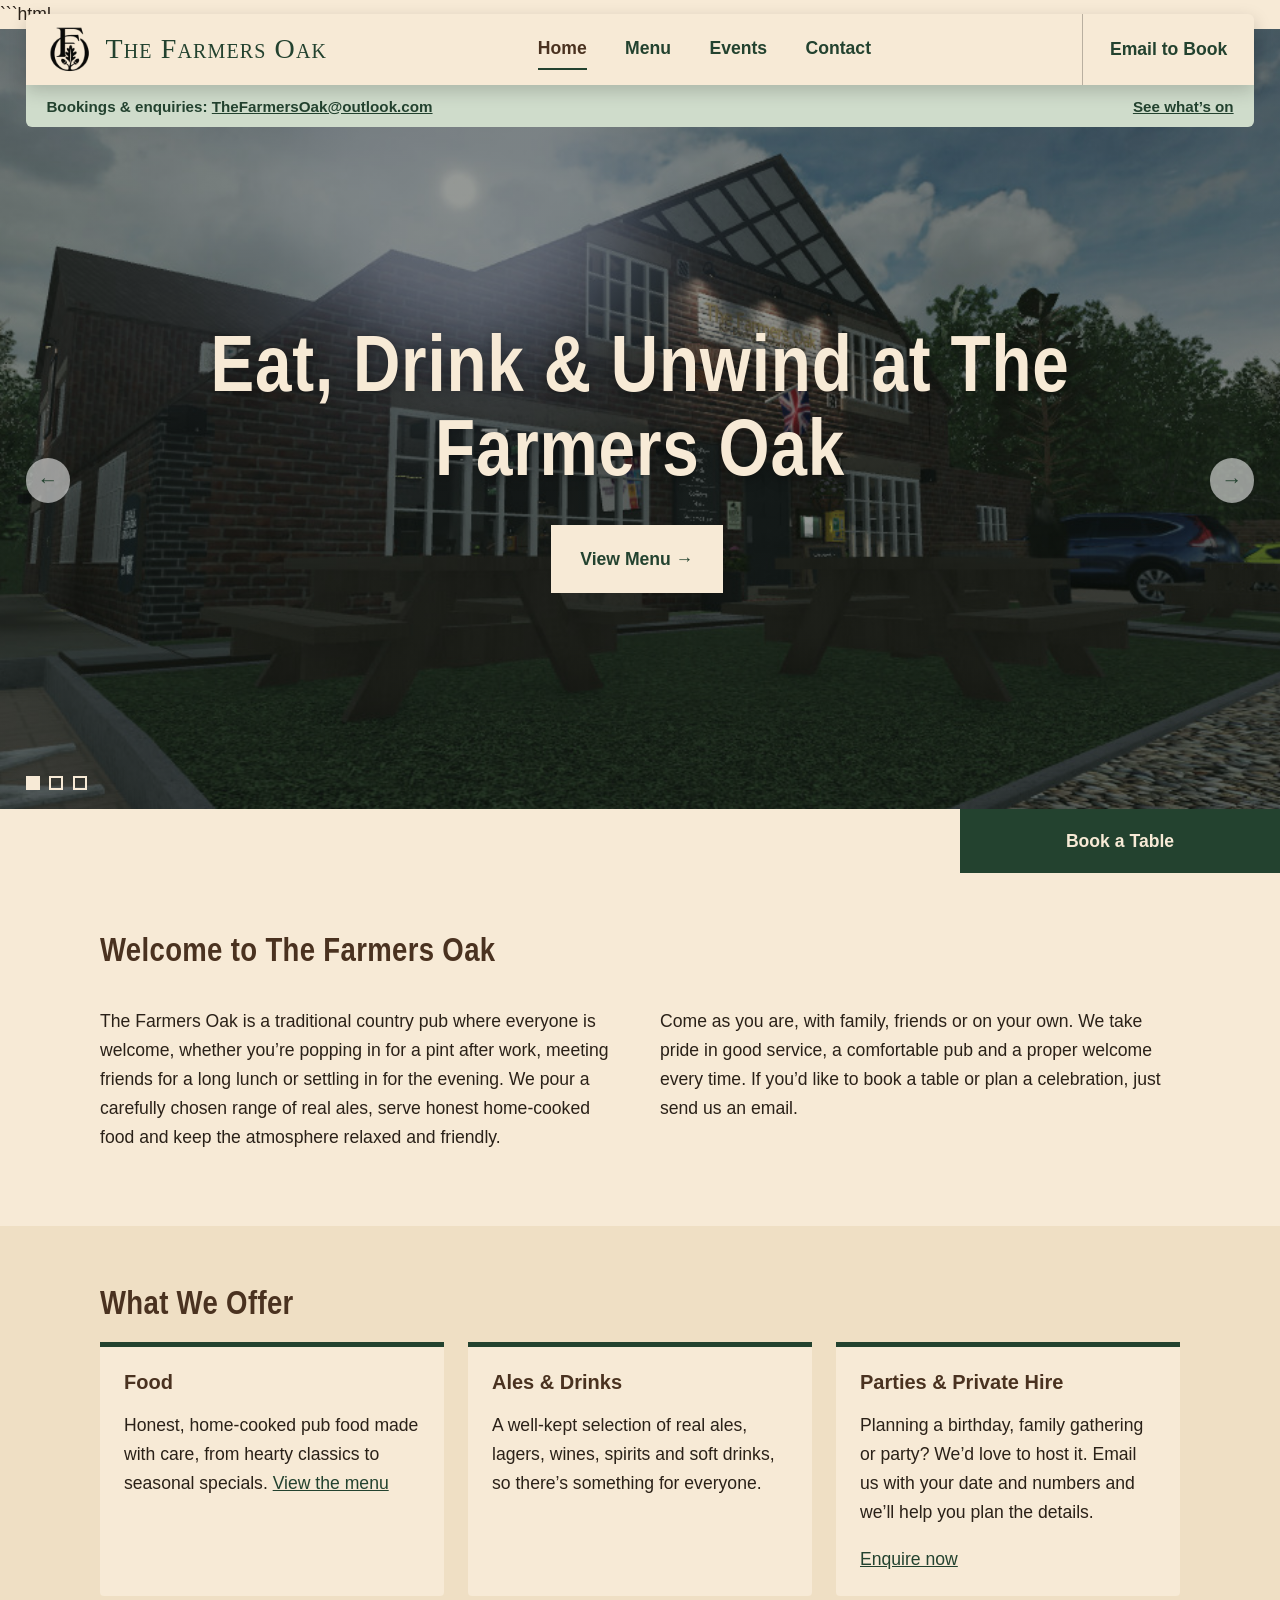
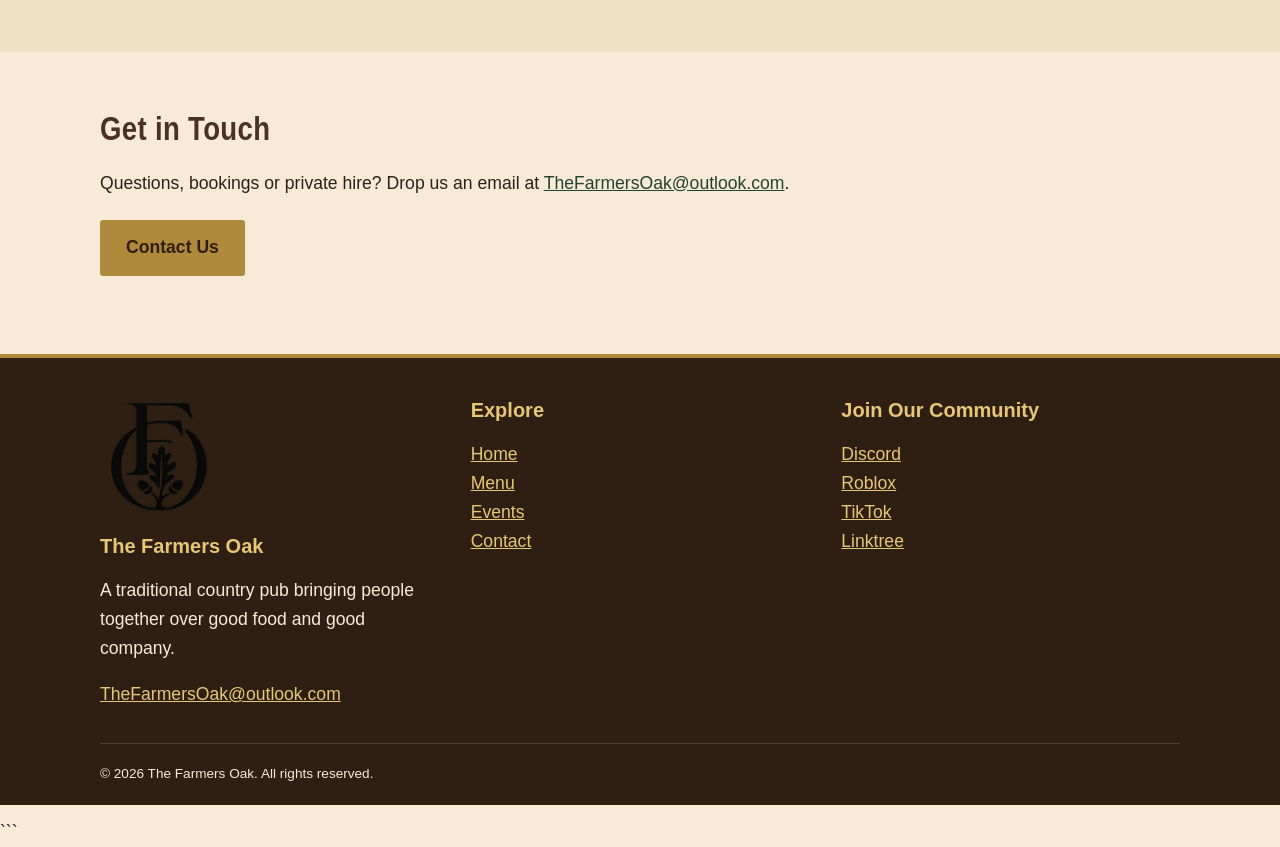
==== commit 1c156cb6: "Update index.html" ====
--- a/index.html
+++ b/index.html
@@ -1,18 +1,218 @@
+```html
 <!DOCTYPE html>
-<html lang="en-GB"><head><meta charset="utf-8"><meta name="viewport" content="width=device-width,initial-scale=1">
-<title>The Farmers Oak | Traditional Country Pub</title><meta name="description" content="Traditional country pub. Real ales, home-cooked food and a warm welcome at The Farmers Oak.">
-<link rel="canonical" href="https://thefarmersoak.co.uk/"><meta name="theme-color" content="#23422f">
-<meta property="og:title" content="The Farmers Oak | Traditional Country Pub"><meta property="og:description" content="Traditional country pub. Real ales, home-cooked food and a warm welcome at The Farmers Oak."><meta property="og:type" content="website"><meta property="og:url" content="https://thefarmersoak.co.uk/">
-<meta property="og:image" content="https://thefarmersoak.co.uk/images/logo.png"><link rel="icon" href="favicon.svg" type="image/svg+xml"><link rel="apple-touch-icon" href="images/logo.png"><link rel="stylesheet" href="css/style.css"><script type="application/ld+json">{"@context":"https://schema.org","@type":"BarOrPub","name":"The Farmers Oak","url":"https://thefarmersoak.co.uk","servesCuisine":"British"}</script></head>
-<body><a class="skip" href="#main">Skip to content</a>
-<header class="top"><div class="bar"><a class="brand" href="index.html"><img class="logo" src="images/logo.png" alt="" width="48" height="48" onerror="this.remove()"><span>The Farmers Oak</span></a><button class="burger" aria-expanded="false" aria-controls="nav">Menu</button><nav id="nav" aria-label="Main"><a href="index.html" aria-current="page">Home</a><a href="menu.html">Menu</a><a href="events.html">Events</a><a href="contact.html">Contact</a><a class="mbook" href="mailto:TheFarmersOak@outlook.com">Email to Book</a></nav><a class="callbook" href="mailto:TheFarmersOak@outlook.com">Email to Book</a></div><div class="sub"><span>Bookings &amp; enquiries: <a href="mailto:TheFarmersOak@outlook.com">TheFarmersOak@outlook.com</a></span><a href="events.html">See what’s on</a></div></header>
-<main id="main"><section class="hero" aria-roledescription="carousel" aria-label="Featured at The Farmers Oak"><div class="slide on" style="--img:url(/images/hero-1.jpg)"><h1>Eat, Drink &amp; Unwind at The Farmers Oak</h1><a class="btn big" href="menu.html">View Menu</a></div><div class="slide" style="--img:url(/images/hero-2.jpg),url(/images/hero-1.jpg)"><div class="hl">Live Music, Quiz Nights &amp; Good Company</div><a class="btn big" href="events.html">See What’s On</a></div><div class="slide" style="--img:url(/images/hero-3.jpg),url(/images/hero-1.jpg)"><div class="hl">Private Hire &amp; Celebrations</div><a class="btn big" href="contact.html">Get in Touch</a></div><button class="arr prev" type="button" aria-label="Previous slide">←</button><button class="arr next" type="button" aria-label="Next slide">→</button><div class="dots"><button type="button" aria-label="Slide 1" aria-current="true"></button><button type="button" aria-label="Slide 2"></button><button type="button" aria-label="Slide 3"></button></div></section>
-<div class="strip"><span></span><a href="mailto:TheFarmersOak@outlook.com">Book a Table</a></div>
-<section class="wrap sec"><h2>Welcome to The Farmers Oak</h2><div class="two"><p>The Farmers Oak is a traditional country pub where everyone is welcome, whether you’re popping in for a pint after work, meeting friends for a long lunch or settling in for the evening. We pour a carefully chosen range of real ales, serve honest home-cooked food and keep the atmosphere relaxed and friendly.</p><p>Come as you are, with family, friends or on your own. We take pride in good service, a comfortable pub and a proper welcome every time. If you’d like to book a table or plan a celebration, just send us an email.</p></div></section>
-<section class="band"><div class="wrap sec"><h2>What we offer</h2><div class="cards">
-<article><h3>Food</h3><p>Honest, home-cooked pub food made with care, from hearty classics to seasonal specials. <a href="menu.html">View the menu</a></p></article>
-<article><h3>Ales &amp; drinks</h3><p>A well-kept selection of real ales, lagers, wines, spirits and soft drinks, so there’s something for everyone.</p></article>
-<article><h3>Parties &amp; private hire</h3><p>Planning a birthday, family gathering or party? We’d love to host it. Email us with your date and numbers and we’ll help you plan the details.</p></article></div></div></section>
-<section class="wrap sec"><h2>Get in touch</h2><p>Questions, bookings or private hire? Drop us an email at <a href="mailto:TheFarmersOak@outlook.com">TheFarmersOak@outlook.com</a>.</p><p><a class="btn" href="contact.html">Contact us</a></p></section></main>
-<footer><div class="wrap fgrid"><div><img class="flogo" src="images/logo.png" alt="The Farmers Oak logo" width="120" onerror="this.remove()"><h3>The Farmers Oak</h3><p><a href="mailto:TheFarmersOak@outlook.com">TheFarmersOak@outlook.com</a></p></div><div><h3>Join our community</h3><p><a href="https://discord.gg/zuHhsEtrDc" target="_blank" rel="noopener noreferrer">Discord</a><br><a href="https://www.roblox.com/communities/972666931/The-Farmers-Oak#!/about" target="_blank" rel="noopener noreferrer">Roblox</a></p></div></div><p class="legal wrap">&copy; <span id="yr">2026</span> The Farmers Oak</p></footer>
-<script src="js/main.js"></script></body></html>
+<html lang="en-GB">
+<head>
+<meta charset="utf-8">
+<meta name="viewport" content="width=device-width, initial-scale=1">
+
+<title>The Farmers Oak | Traditional Country Pub</title>
+<meta name="description" content="Traditional country pub. Real ales, home-cooked food and a warm welcome at The Farmers Oak.">
+<link rel="canonical" href="https://thefarmersoak.co.uk/">
+<meta name="theme-color" content="#23422f">
+
+<meta property="og:title" content="The Farmers Oak | Traditional Country Pub">
+<meta property="og:description" content="Traditional country pub. Real ales, home-cooked food and a warm welcome at The Farmers Oak.">
+<meta property="og:type" content="website">
+<meta property="og:url" content="https://thefarmersoak.co.uk/">
+<meta property="og:image" content="https://thefarmersoak.co.uk/images/logo.png">
+
+<link rel="icon" href="favicon.svg" type="image/svg+xml">
+<link rel="apple-touch-icon" href="images/logo.png">
+<link rel="stylesheet" href="css/style.css">
+
+<script type="application/ld+json">
+{
+  "@context": "https://schema.org",
+  "@type": "BarOrPub",
+  "name": "The Farmers Oak",
+  "url": "https://thefarmersoak.co.uk",
+  "servesCuisine": "British"
+}
+</script>
+</head>
+
+<body>
+<a class="skip" href="#main">Skip to content</a>
+
+<header class="top">
+  <div class="bar">
+    <a class="brand" href="index.html">
+      <img class="logo" src="images/logo.png" alt="" width="48" height="48" onerror="this.remove()">
+      <span>The Farmers Oak</span>
+    </a>
+
+    <button class="burger" type="button" aria-expanded="false" aria-controls="nav">
+      Menu
+    </button>
+
+    <nav id="nav" aria-label="Main">
+      <a href="index.html" aria-current="page">Home</a>
+      <a href="menu.html">Menu</a>
+      <a href="events.html">Events</a>
+      <a href="contact.html">Contact</a>
+      <a class="mbook" href="mailto:TheFarmersOak@outlook.com">Email to Book</a>
+    </nav>
+
+    <a class="callbook" href="mailto:TheFarmersOak@outlook.com">Email to Book</a>
+  </div>
+
+  <div class="sub">
+    <span>Bookings &amp; enquiries:
+      <a href="mailto:TheFarmersOak@outlook.com">TheFarmersOak@outlook.com</a>
+    </span>
+    <a href="events.html">See what’s on</a>
+  </div>
+</header>
+
+<main id="main">
+
+  <section class="hero" aria-roledescription="carousel" aria-label="Featured at The Farmers Oak">
+
+    <div class="slide on" style="--img:url('/images/hero-1.jpg')">
+      <h1>Eat, Drink &amp; Unwind at The Farmers Oak</h1>
+      <a class="btn big" href="menu.html">View Menu</a>
+    </div>
+
+    <div class="slide" style="--img:url('/images/hero-2.jpg'),url('/images/hero-1.jpg')">
+      <div class="hl">Live Music, Quiz Nights &amp; Good Company</div>
+      <a class="btn big" href="events.html">See What’s On</a>
+    </div>
+
+    <div class="slide" style="--img:url('/images/hero-3.jpg'),url('/images/hero-1.jpg')">
+      <div class="hl">Private Hire &amp; Celebrations</div>
+      <a class="btn big" href="contact.html">Get in Touch</a>
+    </div>
+
+    <button class="arr prev" type="button" aria-label="Previous slide">←</button>
+    <button class="arr next" type="button" aria-label="Next slide">→</button>
+
+    <div class="dots">
+      <button type="button" aria-label="Slide 1" aria-current="true"></button>
+      <button type="button" aria-label="Slide 2"></button>
+      <button type="button" aria-label="Slide 3"></button>
+    </div>
+
+  </section>
+
+  <div class="strip">
+    <span></span>
+    <a href="mailto:TheFarmersOak@outlook.com">Book a Table</a>
+  </div>
+
+  <section class="wrap sec">
+    <h2>Welcome to The Farmers Oak</h2>
+
+    <div class="two">
+      <p>
+        The Farmers Oak is a traditional country pub where everyone is welcome,
+        whether you’re popping in for a pint after work, meeting friends for a
+        long lunch or settling in for the evening. We pour a carefully chosen
+        range of real ales, serve honest home-cooked food and keep the
+        atmosphere relaxed and friendly.
+      </p>
+
+      <p>
+        Come as you are, with family, friends or on your own. We take pride in
+        good service, a comfortable pub and a proper welcome every time.
+        If you’d like to book a table or plan a celebration, just send us an email.
+      </p>
+    </div>
+  </section>
+
+  <section class="band">
+    <div class="wrap sec">
+      <h2>What We Offer</h2>
+
+      <div class="cards">
+
+        <article>
+          <h3>Food</h3>
+          <p>
+            Honest, home-cooked pub food made with care, from hearty classics
+            to seasonal specials.
+            <a href="menu.html">View the menu</a>
+          </p>
+        </article>
+
+        <article>
+          <h3>Ales &amp; Drinks</h3>
+          <p>
+            A well-kept selection of real ales, lagers, wines, spirits and
+            soft drinks, so there’s something for everyone.
+          </p>
+        </article>
+
+        <article>
+          <h3>Parties &amp; Private Hire</h3>
+          <p>
+            Planning a birthday, family gathering or party? We’d love to host it.
+            Email us with your date and numbers and we’ll help you plan the details.
+          </p>
+          <a href="contact.html">Enquire now</a>
+        </article>
+
+      </div>
+    </div>
+  </section>
+
+  <section class="wrap sec">
+    <h2>Get in Touch</h2>
+
+    <p>
+      Questions, bookings or private hire? Drop us an email at
+      <a href="mailto:TheFarmersOak@outlook.com">TheFarmersOak@outlook.com</a>.
+    </p>
+
+    <p>
+      <a class="btn" href="contact.html">Contact Us</a>
+    </p>
+  </section>
+
+</main>
+
+<footer>
+  <div class="wrap fgrid">
+
+    <div>
+      <img class="flogo" src="images/logo.png" alt="The Farmers Oak logo" width="120" onerror="this.remove()">
+      <h3>The Farmers Oak</h3>
+      <p>
+        A traditional country pub bringing people together over good food
+        and good company.
+      </p>
+      <p>
+        <a href="mailto:TheFarmersOak@outlook.com">TheFarmersOak@outlook.com</a>
+      </p>
+    </div>
+
+    <div>
+      <h3>Explore</h3>
+      <p>
+        <a href="index.html">Home</a><br>
+        <a href="menu.html">Menu</a><br>
+        <a href="events.html">Events</a><br>
+        <a href="contact.html">Contact</a>
+      </p>
+    </div>
+
+    <div>
+      <h3>Join Our Community</h3>
+      <p>
+        <a href="https://discord.gg/zuHhsEtrDc" target="_blank" rel="noopener noreferrer">Discord</a><br>
+        <a href="https://www.roblox.com/communities/972666931/The-Farmers-Oak#!/about" target="_blank" rel="noopener noreferrer">Roblox</a><br>
+        <a href="https://www.tiktok.com/@thefarmersoak" target="_blank" rel="noopener noreferrer">TikTok</a><br>
+        <a href="https://linktr.ee/thefarmersoak" target="_blank" rel="noopener noreferrer">Linktree</a>
+      </p>
+    </div>
+
+  </div>
+
+  <p class="legal wrap">
+    &copy; <span id="yr">2026</span> The Farmers Oak. All rights reserved.
+  </p>
+</footer>
+
+<script src="js/main.js"></script>
+</body>
+</html>
+```
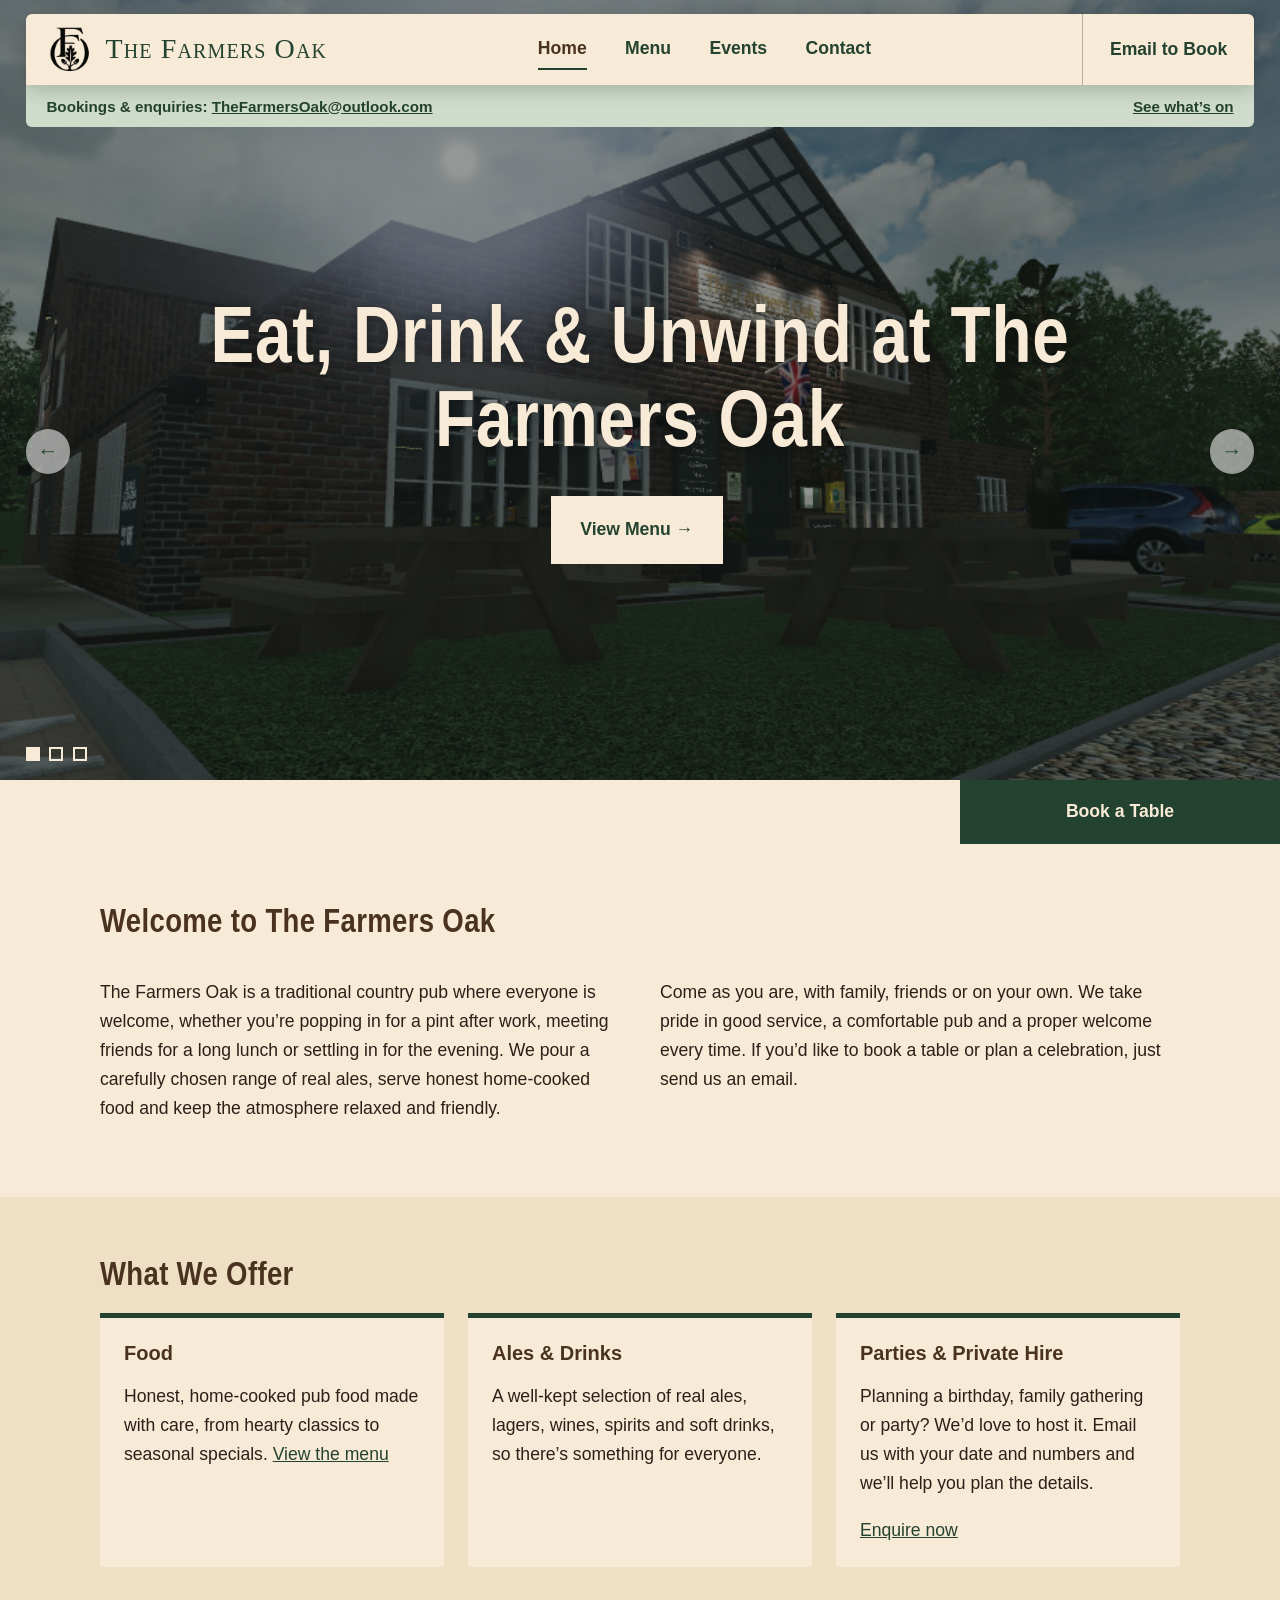
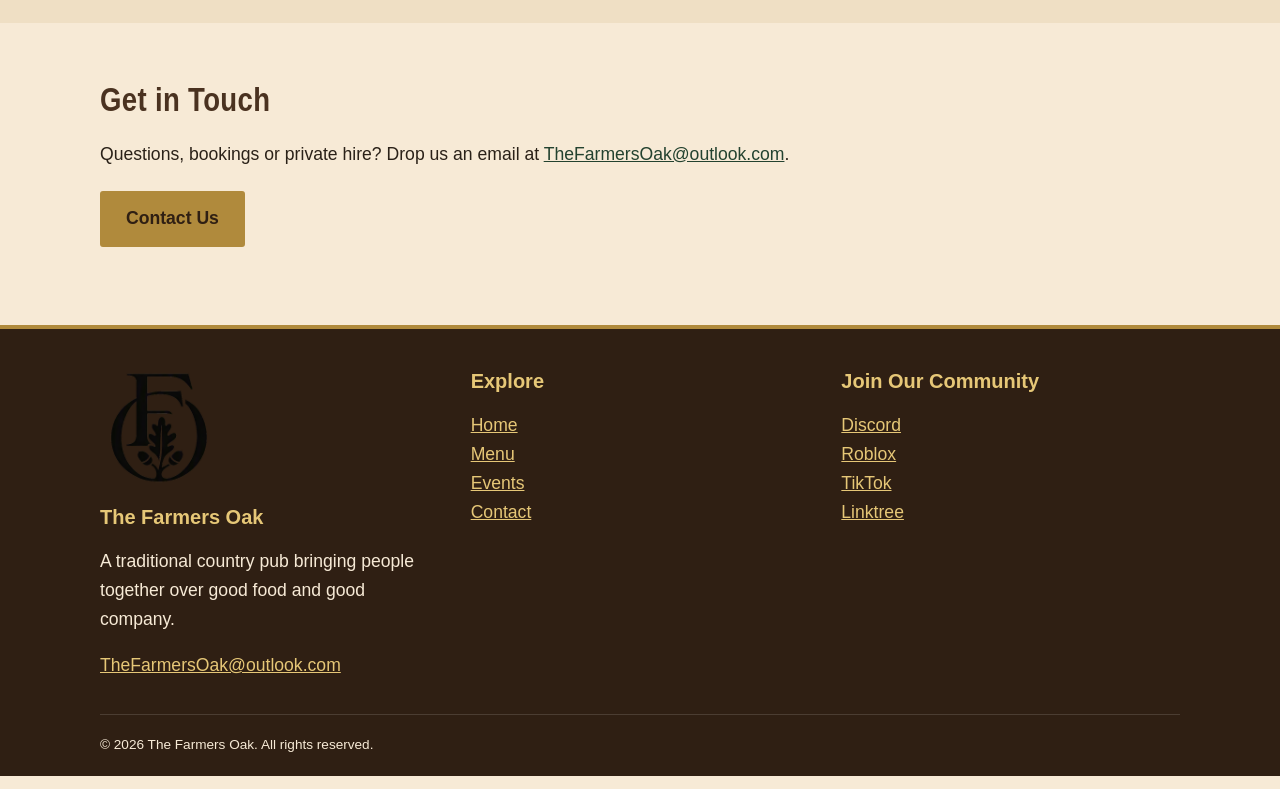
==== commit eca952e9: "Clean up index.html by removing unnecessary formatting Removed code block formatting from HTML file." ====
--- a/index.html
+++ b/index.html
@@ -1,4 +1,3 @@
-```html
 <!DOCTYPE html>
 <html lang="en-GB">
 <head>
@@ -215,4 +214,3 @@
 <script src="js/main.js"></script>
 </body>
 </html>
-```
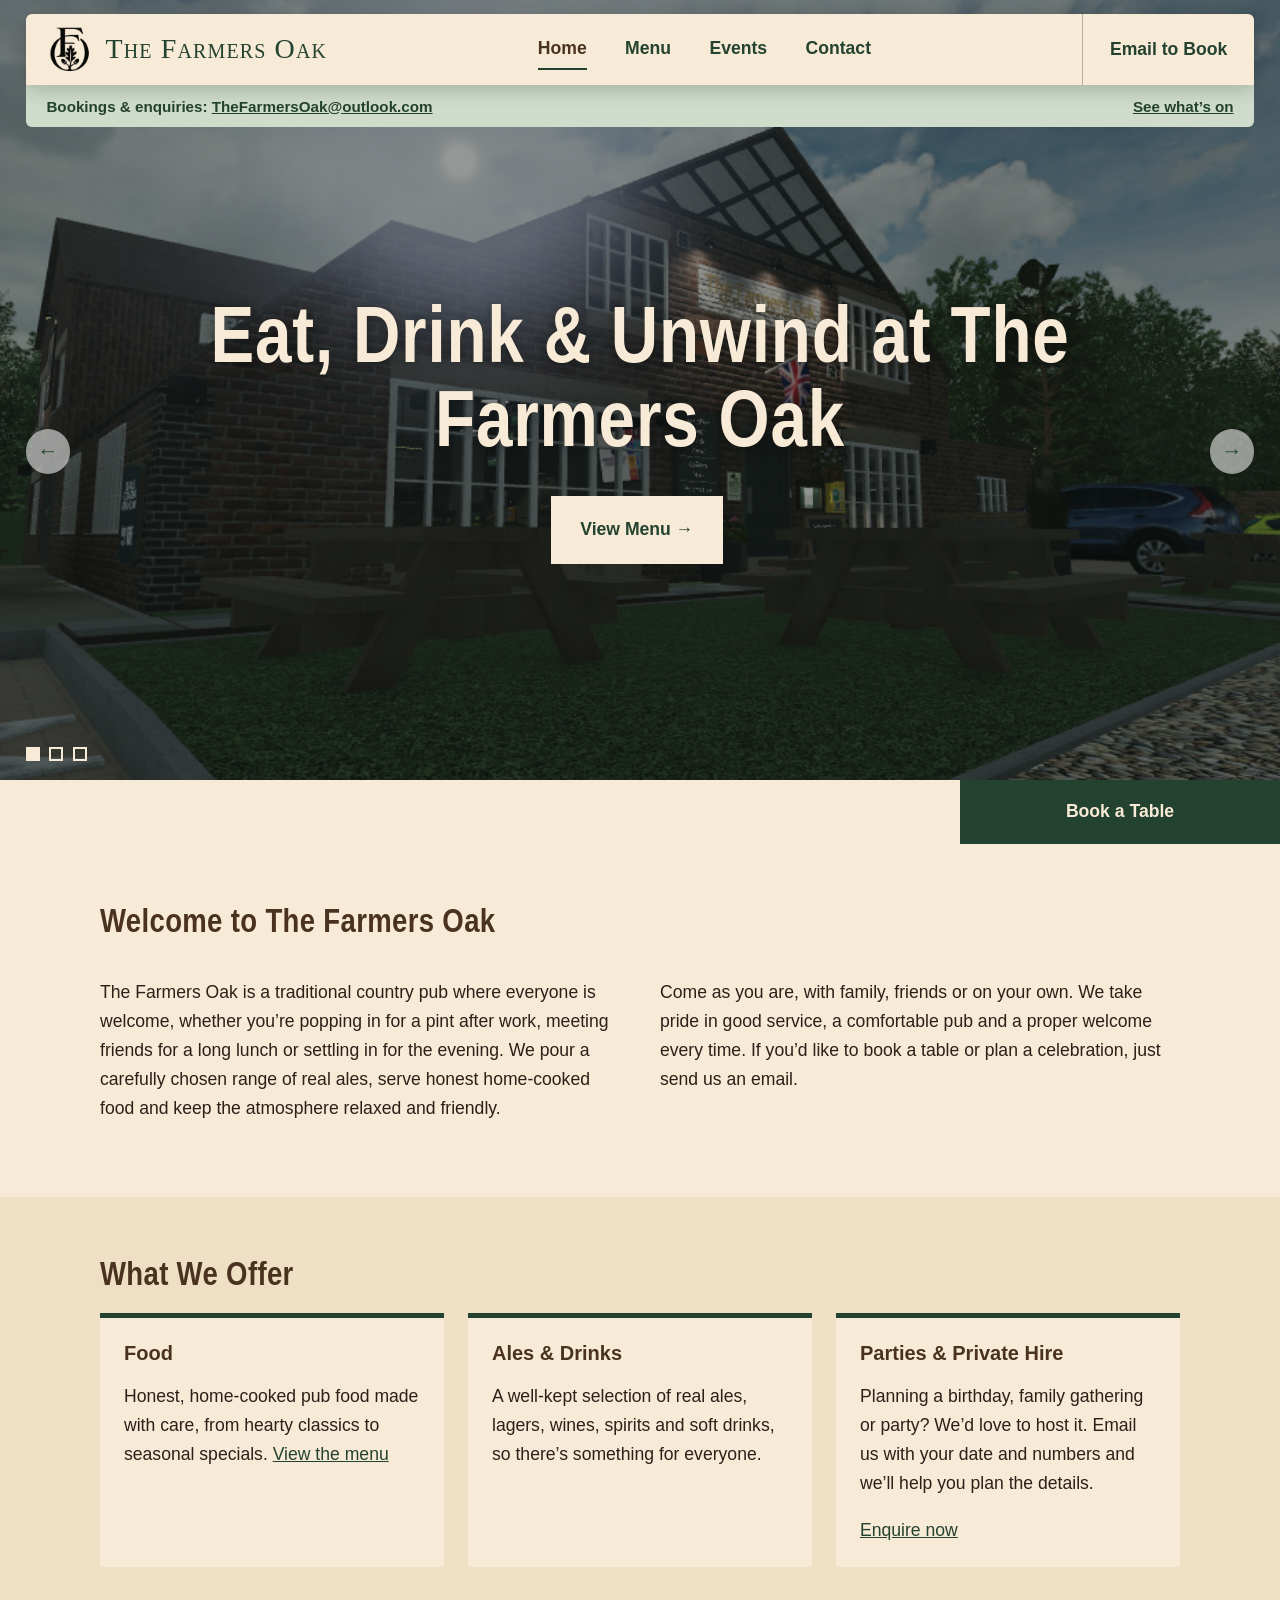
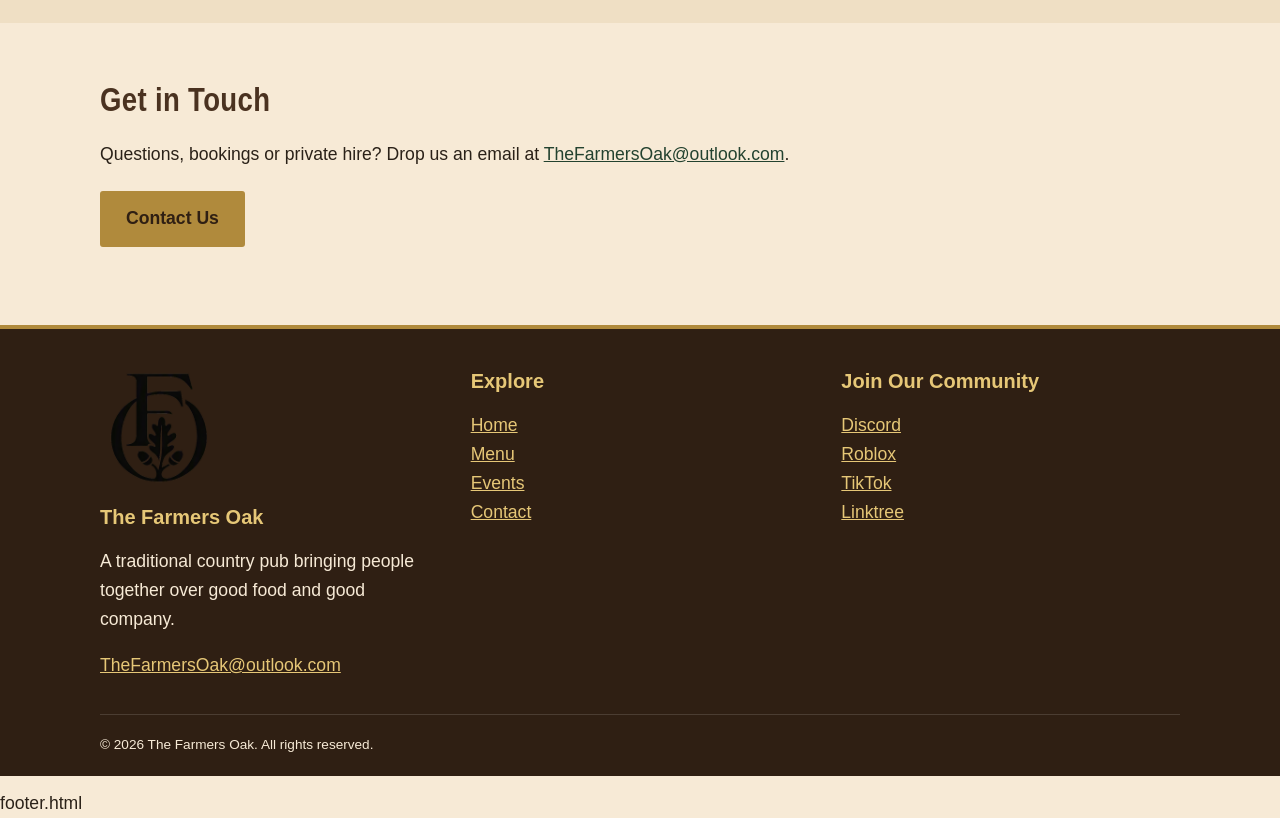
==== commit ad2aff88: "Remove header and footer from index.html Removed header and footer sections from index.html, replaci" ====
--- a/index.html
+++ b/index.html
@@ -33,35 +33,7 @@
 <body>
 <a class="skip" href="#main">Skip to content</a>
 
-<header class="top">
-  <div class="bar">
-    <a class="brand" href="index.html">
-      <img class="logo" src="images/logo.png" alt="" width="48" height="48" onerror="this.remove()">
-      <span>The Farmers Oak</span>
-    </a>
-
-    <button class="burger" type="button" aria-expanded="false" aria-controls="nav">
-      Menu
-    </button>
-
-    <nav id="nav" aria-label="Main">
-      <a href="index.html" aria-current="page">Home</a>
-      <a href="menu.html">Menu</a>
-      <a href="events.html">Events</a>
-      <a href="contact.html">Contact</a>
-      <a class="mbook" href="mailto:TheFarmersOak@outlook.com">Email to Book</a>
-    </nav>
-
-    <a class="callbook" href="mailto:TheFarmersOak@outlook.com">Email to Book</a>
-  </div>
-
-  <div class="sub">
-    <span>Bookings &amp; enquiries:
-      <a href="mailto:TheFarmersOak@outlook.com">TheFarmersOak@outlook.com</a>
-    </span>
-    <a href="events.html">See what’s on</a>
-  </div>
-</header>
+<div id="site-header"></div>
 
 <main id="main">
 
@@ -169,48 +141,9 @@
 
 </main>
 
-<footer>
-  <div class="wrap fgrid">
+<div id="site-footer"></div>
 
-    <div>
-      <img class="flogo" src="images/logo.png" alt="The Farmers Oak logo" width="120" onerror="this.remove()">
-      <h3>The Farmers Oak</h3>
-      <p>
-        A traditional country pub bringing people together over good food
-        and good company.
-      </p>
-      <p>
-        <a href="mailto:TheFarmersOak@outlook.com">TheFarmersOak@outlook.com</a>
-      </p>
-    </div>
-
-    <div>
-      <h3>Explore</h3>
-      <p>
-        <a href="index.html">Home</a><br>
-        <a href="menu.html">Menu</a><br>
-        <a href="events.html">Events</a><br>
-        <a href="contact.html">Contact</a>
-      </p>
-    </div>
-
-    <div>
-      <h3>Join Our Community</h3>
-      <p>
-        <a href="https://discord.gg/zuHhsEtrDc" target="_blank" rel="noopener noreferrer">Discord</a><br>
-        <a href="https://www.roblox.com/communities/972666931/The-Farmers-Oak#!/about" target="_blank" rel="noopener noreferrer">Roblox</a><br>
-        <a href="https://www.tiktok.com/@thefarmersoak" target="_blank" rel="noopener noreferrer">TikTok</a><br>
-        <a href="https://linktr.ee/thefarmersoak" target="_blank" rel="noopener noreferrer">Linktree</a>
-      </p>
-    </div>
-
-  </div>
-
-  <p class="legal wrap">
-    &copy; <span id="yr">2026</span> The Farmers Oak. All rights reserved.
-  </p>
-</footer>
-
+<script src="js/components.js"></script>
 <script src="js/main.js"></script>
 </body>
 </html>
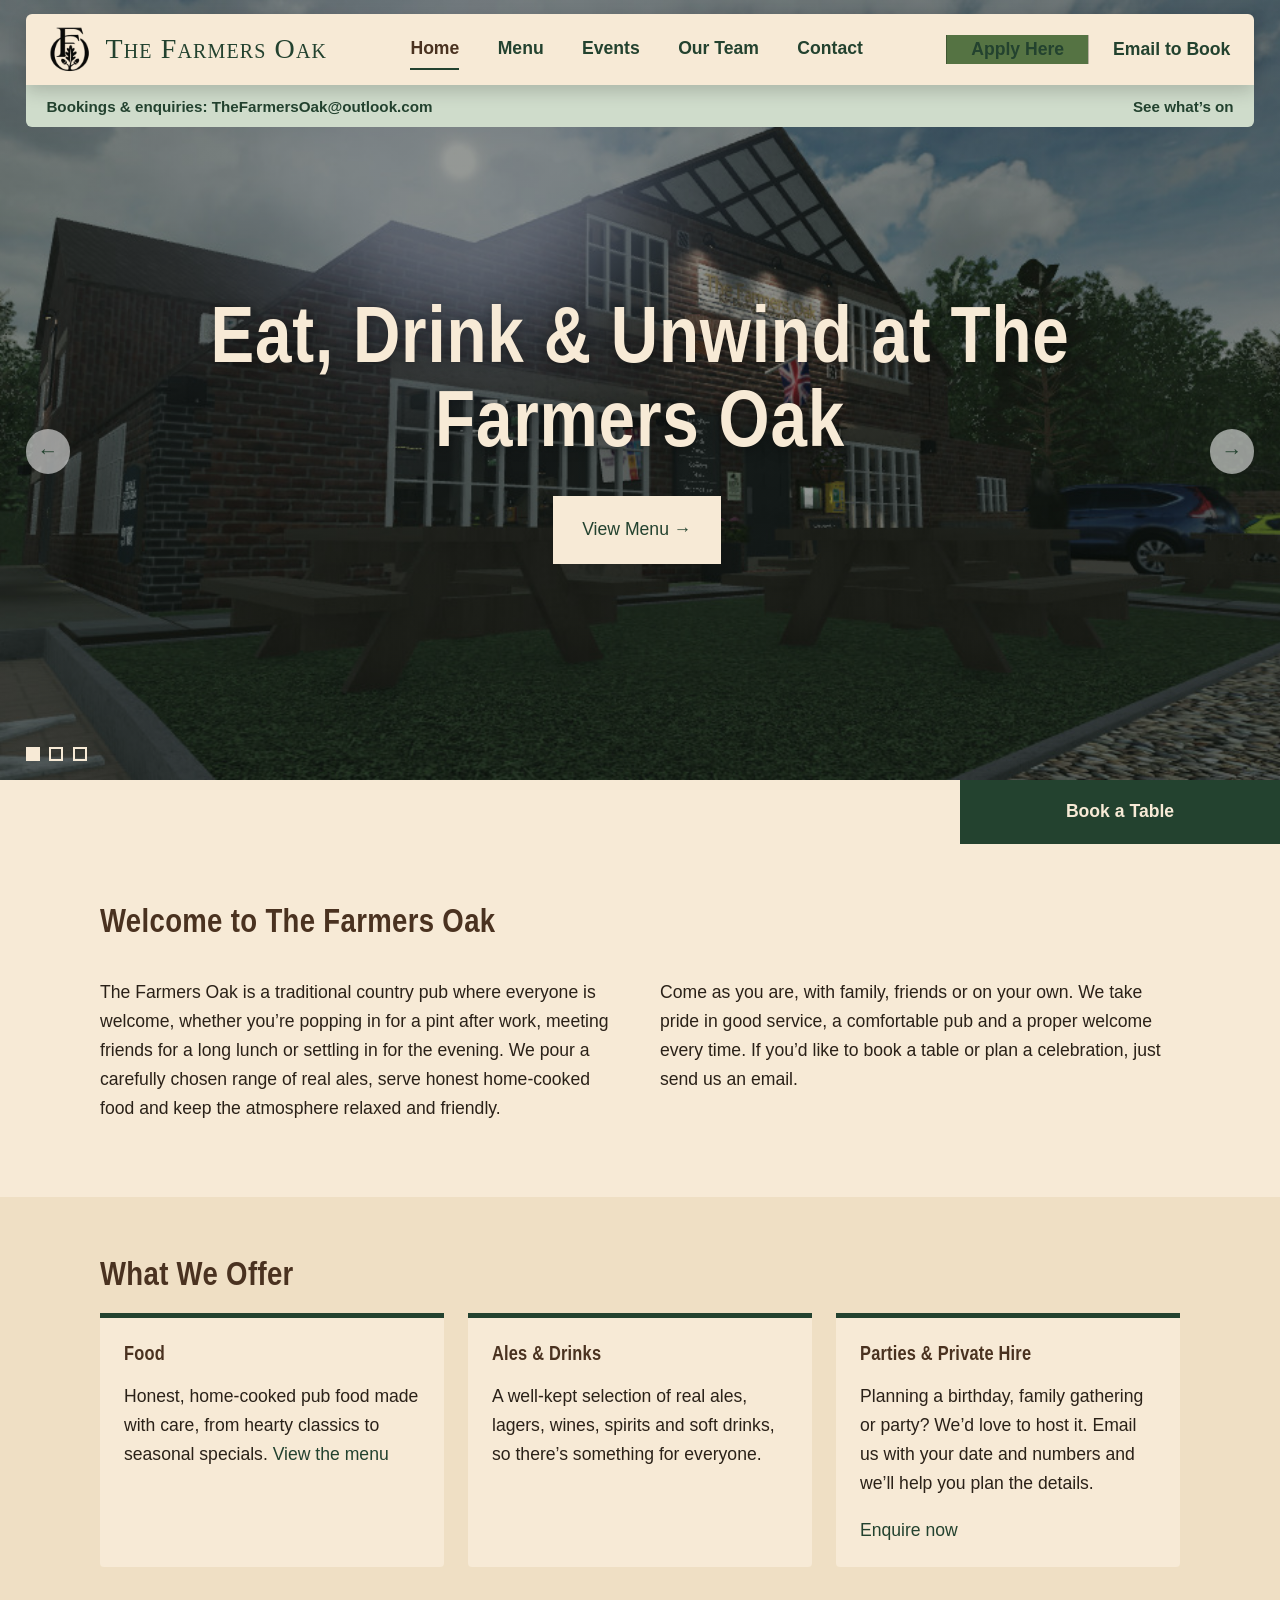
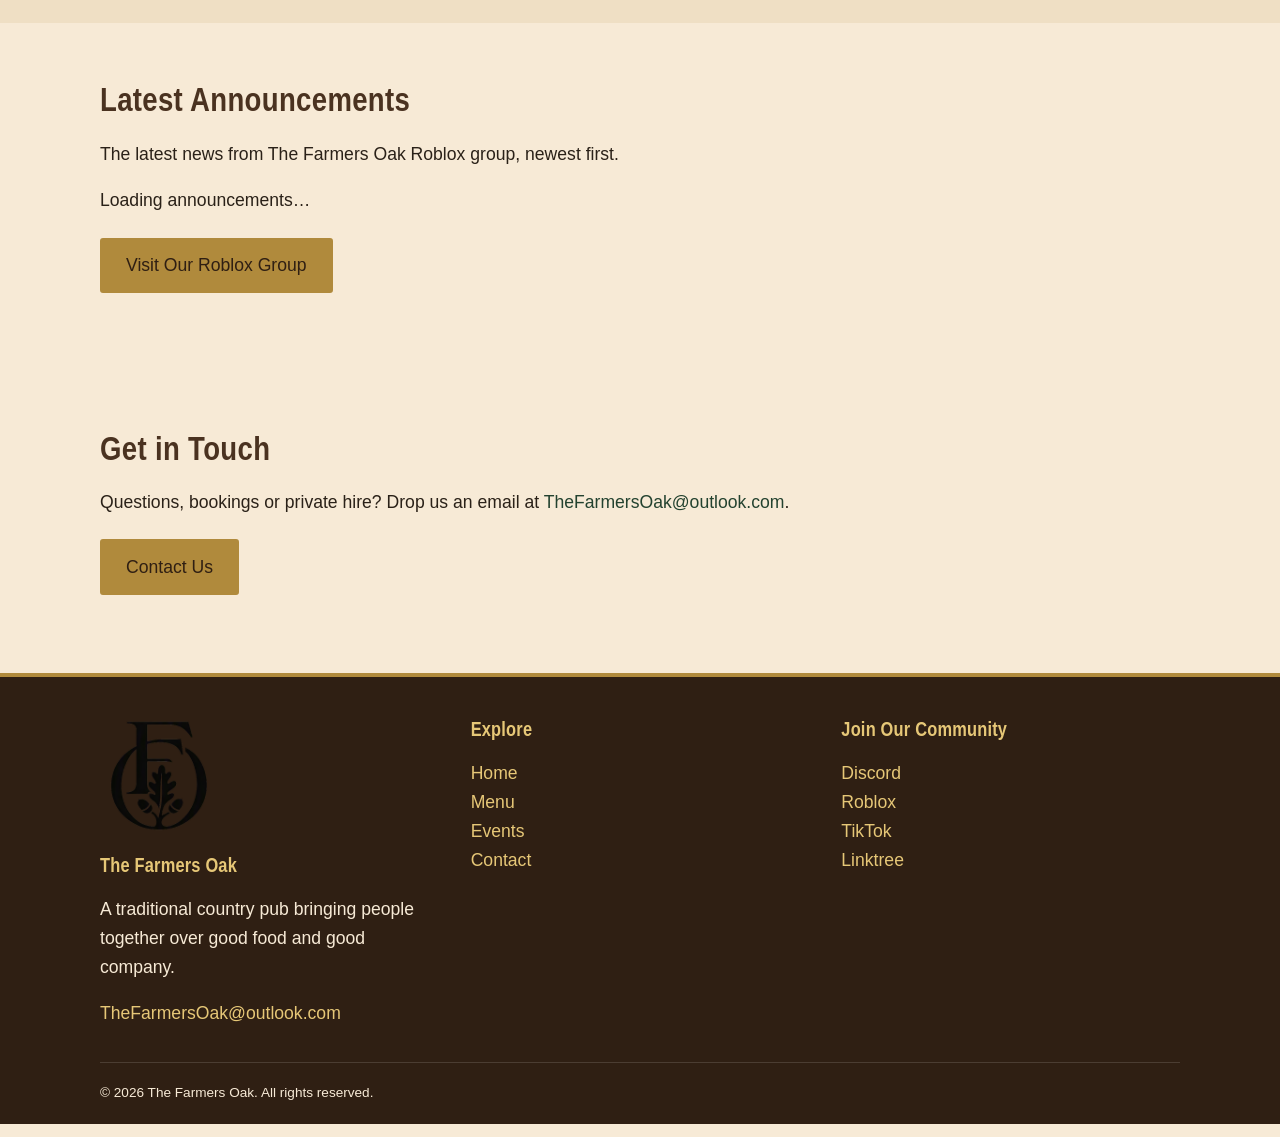
==== commit 4c724677: "Add announcements section to index.html Added announcements section with loading status and link to " ====
--- a/index.html
+++ b/index.html
@@ -18,6 +18,7 @@
 <link rel="icon" href="favicon.svg" type="image/svg+xml">
 <link rel="apple-touch-icon" href="images/logo.png">
 <link rel="stylesheet" href="css/style.css">
+<link rel="stylesheet" href="css/announcements.css">
 
 <script type="application/ld+json">
 {
@@ -126,6 +127,21 @@
     </div>
   </section>
 
+  <section class="wrap sec" id="announcements"
+           aria-labelledby="ann-title"
+           data-api="https://YOUR-WORKER.YOUR-SUBDOMAIN.workers.dev/"
+           data-fallback="data/announcements.json">
+    <h2 id="ann-title">Latest Announcements</h2>
+    <p>The latest news from The Farmers Oak Roblox group, newest first.</p>
+
+    <p class="ann-status" role="status">Loading announcements…</p>
+    <div class="ann-list"></div>
+
+    <p class="ann-more">
+      <a class="btn" href="https://www.roblox.com/communities/972666931" target="_blank" rel="noopener">Visit Our Roblox Group</a>
+    </p>
+  </section>
+
   <section class="wrap sec">
     <h2>Get in Touch</h2>
 
@@ -145,5 +161,6 @@
 
 <script src="js/components.js"></script>
 <script src="js/main.js"></script>
+<script src="js/announcements.js"></script>
 </body>
 </html>
--- a/css/style.css
+++ b/css/style.css
@@ -1,55 +1,704 @@
-*,*::before,*::after{box-sizing:border-box}
-:root{--oak:#4a3220;--oakd:#2f1f13;--cream:#f7ead6;--cream2:#efdfc4;--green:#23422f;--greenl:#35603f;--brass:#b08a3c;--ink:#2a2118;--serif:"Palatino Linotype",Palatino,"Book Antiqua",Georgia,serif}
-html{scroll-behavior:smooth}body{margin:0;background:var(--cream);color:var(--ink);font:1.1rem/1.65 var(--sans)}
-img{max-width:100%;display:block}a{color:var(--green)}a:hover{color:var(--oak)}
-:focus-visible{outline:3px solid var(--brass);outline-offset:2px}
-.wrap{width:min(1080px,92%);margin-inline:auto}.sr{position:absolute;left:-9999px}
-.skip{position:absolute;left:-9999px;background:#fff;padding:.5rem 1rem;z-index:99}.skip:focus{left:1rem;top:1rem}
-h1,h2,h3{font-weight:700;line-height:1.2;color:var(--oak);margin:0 0 .6em}h1{font-size:clamp(2rem,5vw,3.2rem)}h2{font-size:clamp(1.6rem,3.5vw,2.1rem)}h3{font-size:1.25rem}
-.top{background:var(--oakd);border-bottom:4px solid var(--brass);position:sticky;top:0;z-index:20}
-.bar{display:flex;align-items:center;justify-content:space-between;padding:.7rem 0}
-.brand{color:var(--cream);text-decoration:none;font-size:1.5rem;font-weight:700;letter-spacing:.02em}
-nav a{color:var(--cream);text-decoration:none;margin-left:1.6rem;padding:.3rem 0;border-bottom:2px solid transparent}
-nav a:hover,nav a[aria-current]{color:#fff;border-color:var(--brass)}
-.burger{display:none;background:none;border:1px solid var(--brass);color:var(--cream);font:inherit;padding:.35rem .9rem;border-radius:3px;cursor:pointer}
-.btn{display:inline-block;background:var(--brass);color:var(--oakd);padding:.7rem 1.5rem;border-radius:3px;text-decoration:none;font-weight:700;border:2px solid var(--brass);font:inherit;font-weight:700;cursor:pointer;margin:.3rem .4rem .3rem 0}
-.btn:hover{background:#c9a24d;color:var(--oakd)}.btn.ghost{background:transparent;color:inherit;border-color:currentColor}.btn.ghost:hover{background:rgba(255,255,255,.12);color:inherit}
-.hero .btn.ghost{color:var(--cream)}.sec .btn.ghost,.sec .btn.ghost:hover{color:var(--green)}
-.sec{padding:3.5rem 0}.band{background:var(--cream2)}.two{display:grid;grid-template-columns:1fr 1fr;gap:2.5rem}
-.cards{display:grid;grid-template-columns:repeat(auto-fit,minmax(250px,1fr));gap:1.5rem}
-.cards article{background:var(--cream);border-top:5px solid var(--green);padding:1.4rem 1.5rem;border-radius:0 0 4px 4px}
-.pagehead{background:var(--green);color:var(--cream);padding:3rem 0;border-bottom:4px solid var(--brass)}.pagehead h1{color:var(--cream);margin-bottom:.2em}.pagehead p{margin:0;font-style:italic}
-.hours{border-collapse:collapse;width:100%}.hours th,.hours td{text-align:left;padding:.55rem .4rem;border-bottom:1px dotted var(--oak)}.hours th{font-weight:700}
-.evlist{display:grid;gap:1rem}.ev{display:grid;grid-template-columns:150px 1fr;gap:1.5rem;background:#fff8;border-left:5px solid var(--green);padding:1.2rem 1.4rem}.ev h3{margin-bottom:.2em}.ev p{margin:0}.date{font-weight:700;color:var(--green)!important}
-form label{display:block;font-weight:700;margin-bottom:1rem}input,select,textarea{display:block;width:100%;margin-top:.3rem;padding:.7rem;font:inherit;border:2px solid var(--oak);border-radius:3px;background:#fffdf7}
-.hp{position:absolute;left:-9999px}#fs{font-style:italic}.note{font-size:.9rem;font-style:italic;opacity:.75}
-
-.logo{height:48px;width:auto;margin-right:.7rem}.brand{display:flex;align-items:center}.flogo{height:auto;max-width:120px;margin-bottom:1rem}
-.menu{display:grid;grid-template-columns:1fr 1fr;gap:1rem 3rem}.item{display:flex;justify-content:space-between;gap:1rem;border-bottom:1px dotted var(--oak);padding:.6rem 0}.item p{margin:0}.item small{display:block;font-style:italic;opacity:.8}.item b{white-space:nowrap;color:var(--green)}
-.quote{font-style:italic}.quote cite{display:block;margin-top:.6rem;font-style:normal;font-weight:700;color:var(--green)}
-.badges{display:flex;flex-wrap:wrap;gap:.6rem;margin:0;padding:0;list-style:none}.badges li{border:2px solid var(--green);padding:.3rem .9rem;border-radius:999px;color:var(--green);font-weight:700}
-footer{background:var(--oakd);color:var(--cream);border-top:4px solid var(--brass);padding-top:2.5rem}footer a{color:#e6c777}footer h3{color:#e6c777}
-.fgrid{display:grid;grid-template-columns:repeat(auto-fit,minmax(220px,1fr));gap:2rem}.legal{font-size:.85rem;padding:1.2rem 0;margin-top:1rem;border-top:1px solid #ffffff22}
-@media(max-width:760px){.menu,.two,.ev{grid-template-columns:1fr}}
-
-:root{--cond:"Roboto Condensed","Arial Narrow","Liberation Sans Narrow","Helvetica Neue",Arial,sans-serif;--sans:"Alegreya Sans","Trebuchet MS","Segoe UI",Verdana,sans-serif;--sage:#cfdccb}
-h1,h2{font-family:var(--cond);letter-spacing:.01em}
-.top{position:fixed;top:.9rem;left:2%;right:2%;background:none;border:0;z-index:30}
-.bar{position:relative;display:flex;align-items:center;justify-content:space-between;height:4.4rem;padding:0 0 0 1.3rem;background:var(--cream);border-radius:6px 6px 0 0;box-shadow:0 6px 18px rgba(0,0,0,.18)}
-.brand{font-family:var(--serif);font-variant:small-caps;font-size:1.75rem;font-weight:500;letter-spacing:.04em;color:var(--green)}
-nav{display:flex;gap:2.4rem}nav a{color:var(--green);margin:0;font-weight:700}nav a:hover,nav a[aria-current]{color:var(--oak);border-color:var(--green)}.mbook{display:none}
-.callbook{align-self:stretch;display:flex;align-items:center;padding:0 1.7rem;border-left:1px solid rgba(0,0,0,.25);color:var(--green);font-weight:700;text-decoration:none}.callbook:hover{background:var(--cream2)}
-.burger{border-color:var(--green);color:var(--green)}
-.sub{display:flex;justify-content:space-between;gap:1rem;padding:.55rem 1.3rem;background:var(--sage);border-radius:0 0 6px 6px;font-weight:700;font-size:.95rem;color:var(--green)}.sub a{color:var(--green)}
-.pagehead{padding:9.5rem 0 3rem}
-.hero{position:relative;height:min(88vh,780px);min-height:540px;color:var(--cream);background:var(--oakd)}
-.slide{position:absolute;inset:0;display:none;flex-direction:column;align-items:center;justify-content:center;text-align:center;padding:8rem 10% 3rem;background:linear-gradient(rgba(18,26,20,.45),rgba(18,26,20,.45)),var(--img,none),linear-gradient(135deg,#23422f,#4a3220);background-size:cover;background-position:center}
-.slide.on{display:flex}
-.hl,.slide h1{font:700 clamp(2.4rem,6.4vw,5rem)/1.05 var(--cond);color:var(--cream);margin:0 0 2rem;max-width:14em;text-shadow:0 2px 14px rgba(0,0,0,.4)}
-.btn.big{background:var(--cream);color:var(--green);border-color:var(--cream);padding:1.1rem 1.7rem;border-radius:0}.btn.big::after{content:" →"}.btn.big:hover{background:#fff}
-.arr{position:absolute;top:55%;width:2.8rem;height:2.8rem;border-radius:50%;border:0;background:rgba(255,255,255,.55);color:var(--green);font-size:1.3rem;cursor:pointer}.arr:hover{background:#fff}.prev{left:2%}.next{right:2%}
-.dots{position:absolute;left:2%;bottom:1.2rem;display:flex;gap:.6rem}.dots button{width:14px;height:14px;border:2px solid var(--cream);background:none;padding:0;cursor:pointer}.dots [aria-current]{background:var(--cream)}
-.strip{display:flex;height:4rem;background:var(--cream)}.strip span{flex:1}.strip a{width:min(26%,320px);display:flex;align-items:center;justify-content:center;background:var(--green);color:var(--cream);font-weight:700;text-decoration:none}.strip a:hover{background:var(--greenl)}
-@media(max-width:900px){.callbook,.sub{display:none}.bar{border-radius:6px;padding-right:.8rem}.burger{display:block}
-nav{display:none;position:absolute;left:0;right:0;top:100%;flex-direction:column;gap:0;padding:.5rem 1.3rem;background:var(--cream);border-radius:0 0 6px 6px;box-shadow:0 10px 18px rgba(0,0,0,.2)}nav.open{display:flex}nav a{padding:.8rem 0}.mbook{display:block}.strip a{width:60%}}
-@media(prefers-reduced-motion:reduce){html{scroll-behavior:auto}}
+/* ==========================================================================
+   1. Reset & Base Styles
+   ========================================================================== */
+*, *::before, *::after {
+  box-sizing: border-box;
+}
+
+:root {
+  --oak: #4a3220;
+  --oakd: #2f1f13;
+  --cream: #f7ead6;
+  --cream2: #efdfc4;
+  --green: #23422f;
+  --greenl: #35603f;
+  --brass: #b08a3c;
+  --ink: #2a2118;
+  --sage: #cfdccb;
+  --cond: "Roboto Condensed", "Arial Narrow", "Liberation Sans Narrow", "Helvetica Neue", Arial, sans-serif;
+  --sans: "Alegreya Sans", "Trebuchet MS", "Segoe UI", Verdana, sans-serif;
+  --serif: "Palatino Linotype", Palatino, "Book Antiqua", Georgia, serif;
+}
+
+html {
+  scroll-behavior: smooth;
+}
+
+body {
+  margin: 0;
+  background: var(--cream);
+  color: var(--ink);
+  font: 1.1rem/1.65 var(--sans);
+}
+
+img {
+  max-width: 100%;
+  display: block;
+}
+
+a {
+  color: var(--green);
+  text-decoration: none;
+}
+
+a:hover {
+  color: var(--oak);
+}
+
+:focus-visible {
+  outline: 3px solid var(--brass);
+  outline-offset: 2px;
+}
+
+/* ==========================================================================
+   2. Typography & Layout Utilities
+   ========================================================================== */
+.wrap {
+  width: min(1080px, 92%);
+  margin-inline: auto;
+}
+
+.sr {
+  position: absolute;
+  left: -9999px;
+}
+
+.skip {
+  position: absolute;
+  left: -9999px;
+  background: #fff;
+  padding: .5rem 1rem;
+  z-index: 99;
+}
+
+.skip:focus {
+  left: 1rem;
+  top: 1rem;
+}
+
+h1, h2, h3 {
+  font-weight: 700;
+  line-height: 1.2;
+  color: var(--oak);
+  margin: 0 0 .6em;
+  font-family: var(--cond);
+  letter-spacing: .01em;
+}
+
+.book-actions {
+  display: flex;
+  align-items: stretch;
+  flex-shrink: 0;
+}
+
+.book-actions .callbook {
+  display: flex;
+  align-items: center;
+  justify-content: center;
+  padding: 0 24px;
+  white-space: nowrap;
+}
+
+.applybook {
+  border-left: 1px solid #c5bba9;
+  background: #557343;
+  color: white;
+}
+
+.applybook:hover {
+  background: #405b32;
+}
+
+h1 {
+  font-size: clamp(2rem, 5vw, 3.2rem);
+}
+
+h2 {
+  font-size: clamp(1.6rem, 3.5vw, 2.1rem);
+}
+
+h3 {
+  font-size: 1.25rem;
+}
+
+/* ==========================================================================
+   3. Header & Navigation
+   ========================================================================== */
+.top {
+  position: fixed;
+  top: .9rem;
+  left: 2%;
+  right: 2%;
+  background: none;
+  border: 0;
+  z-index: 30;
+}
+
+.bar {
+  position: relative;
+  display: flex;
+  align-items: center;
+  justify-content: space-between;
+  height: 4.4rem;
+  padding: 0 0 0 1.3rem;
+  background: var(--cream);
+  border-radius: 6px 6px 0 0;
+  box-shadow: 0 6px 18px rgba(0, 0, 0, .18);
+}
+
+.brand {
+  font-family: var(--serif);
+  font-variant: small-caps;
+  font-size: 1.75rem;
+  font-weight: 500;
+  letter-spacing: .04em;
+  color: var(--green);
+  display: flex;
+  align-items: center;
+}
+
+.logo {
+  height: 48px;
+  width: auto;
+  margin-right: .7rem;
+}
+
+nav {
+  display: flex;
+  gap: 2.4rem;
+}
+
+nav a {
+  color: var(--green);
+  margin: 0;
+  font-weight: 700;
+  padding: .3rem 0;
+  border-bottom: 2px solid transparent;
+}
+
+nav a:hover,
+nav a[aria-current] {
+  color: var(--oak);
+  border-color: var(--green);
+}
+
+.mbook {
+  display: none;
+}
+
+.callbook {
+  align-self: stretch;
+  display: flex;
+  align-items: center;
+  padding: 0 1.7rem;
+  border-left: 1px solid rgba(0, 0, 0, .25);
+  color: var(--green);
+  font-weight: 700;
+  text-decoration: none;
+}
+
+.callbook:hover {
+  background: var(--cream2);
+}
+
+.burger {
+  display: none;
+  background: none;
+  border: 1px solid var(--green);
+  color: var(--green);
+  font: inherit;
+  padding: .35rem .9rem;
+  border-radius: 3px;
+  cursor: pointer;
+}
+
+.sub {
+  display: flex;
+  justify-content: space-between;
+  gap: 1rem;
+  padding: .55rem 1.3rem;
+  background: var(--sage);
+  border-radius: 0 0 6px 6px;
+  font-weight: 700;
+  font-size: .95rem;
+  color: var(--green);
+}
+
+.sub a {
+  color: var(--green);
+}
+
+/* ==========================================================================
+   4. Hero Section & Carousel
+   ========================================================================== */
+.hero {
+  position: relative;
+  height: min(88vh, 780px);
+  min-height: 540px;
+  color: var(--cream);
+  background: var(--oakd);
+}
+
+.slide {
+  position: absolute;
+  inset: 0;
+  display: none;
+  flex-direction: column;
+  align-items: center;
+  justify-content: center;
+  text-align: center;
+  padding: 8rem 10% 3rem;
+  background: linear-gradient(rgba(18, 26, 20, .45), rgba(18, 26, 20, .45)), var(--img, none), linear-gradient(135deg, #23422f, #4a3220);
+  background-size: cover;
+  background-position: center;
+}
+
+.slide.on {
+  display: flex;
+}
+
+.hl, .slide h1 {
+  font: 700 clamp(2.4rem, 6.4vw, 5rem)/1.05 var(--cond);
+  color: var(--cream);
+  margin: 0 0 2rem;
+  max-width: 14em;
+  text-shadow: 0 2px 14px rgba(0, 0, 0, .4);
+}
+
+.arr {
+  position: absolute;
+  top: 55%;
+  width: 2.8rem;
+  height: 2.8rem;
+  border-radius: 50%;
+  border: 0;
+  background: rgba(255, 255, 255, .55);
+  color: var(--green);
+  font-size: 1.3rem;
+  cursor: pointer;
+}
+
+.arr:hover {
+  background: #fff;
+}
+
+.prev {
+  left: 2%;
+}
+
+.next {
+  right: 2%;
+}
+
+.dots {
+  position: absolute;
+  left: 2%;
+  bottom: 1.2rem;
+  display: flex;
+  gap: .6rem;
+}
+
+.dots button {
+  width: 14px;
+  height: 14px;
+  border: 2px solid var(--cream);
+  background: none;
+  padding: 0;
+  cursor: pointer;
+}
+
+.dots [aria-current] {
+  background: var(--cream);
+}
+
+/* ==========================================================================
+   5. Buttons & Components
+   ========================================================================== */
+.btn {
+  display: inline-block;
+  background: var(--brass);
+  color: var(--oakd);
+  padding: .7rem 1.5rem;
+  border-radius: 3px;
+  text-decoration: none;
+  font-weight: 700;
+  border: 2px solid var(--brass);
+  font: inherit;
+  cursor: pointer;
+  margin: .3rem .4rem .3rem 0;
+}
+
+.btn:hover {
+  background: #c9a24d;
+  color: var(--oakd);
+}
+
+.btn.ghost {
+  background: transparent;
+  color: inherit;
+  border-color: currentColor;
+}
+
+.btn.ghost:hover {
+  background: rgba(255, 255, 255, .12);
+  color: inherit;
+}
+
+.hero .btn.ghost {
+  color: var(--cream);
+}
+
+.sec .btn.ghost, 
+.sec .btn.ghost:hover {
+  color: var(--green);
+}
+
+.btn.big {
+  background: var(--cream);
+  color: var(--green);
+  border-color: var(--cream);
+  padding: 1.1rem 1.7rem;
+  border-radius: 0;
+}
+
+.btn.big::after {
+  content: " →";
+}
+
+.btn.big:hover {
+  background: #fff;
+}
+
+.strip {
+  display: flex;
+  height: 4rem;
+  background: var(--cream);
+}
+
+.strip span {
+  flex: 1;
+}
+
+.strip a {
+  width: min(26%, 320px);
+  display: flex;
+  align-items: center;
+  justify-content: center;
+  background: var(--green);
+  color: var(--cream);
+  font-weight: 700;
+  text-decoration: none;
+}
+
+.strip a:hover {
+  background: var(--greenl);
+}
+
+/* ==========================================================================
+   6. Sections & Layout Blocks
+   ========================================================================== */
+.sec {
+  padding: 3.5rem 0;
+}
+
+.band {
+  background: var(--cream2);
+}
+
+.two {
+  display: grid;
+  grid-template-columns: 1fr 1fr;
+  gap: 2.5rem;
+}
+
+.cards {
+  display: grid;
+  grid-template-columns: repeat(auto-fit, minmax(250px, 1fr));
+  gap: 1.5rem;
+}
+
+.cards article {
+  background: var(--cream);
+  border-top: 5px solid var(--green);
+  padding: 1.4rem 1.5rem;
+  border-radius: 0 0 4px 4px;
+}
+
+.pagehead {
+  background: var(--green);
+  color: var(--cream);
+  padding: 9.5rem 0 3rem;
+  border-bottom: 4px solid var(--brass);
+}
+
+.pagehead h1 {
+  color: var(--cream);
+  margin-bottom: .2em;
+}
+
+.pagehead p {
+  margin: 0;
+  font-style: italic;
+}
+
+/* ==========================================================================
+   7. Team Grid Styles (Added)
+   ========================================================================== */
+.team {
+  display: grid;
+  grid-template-columns: repeat(3, 1fr);
+  gap: 2rem;
+  margin-top: 2rem;
+}
+
+.team .member {
+  display: flex;
+  flex-direction: column;
+  align-items: center;
+  text-align: center;
+}
+
+.team .member img {
+  width: 100%;
+  max-width: 300px;
+  height: auto;
+  border-radius: 8px;
+}
+
+/* ==========================================================================
+   8. Specific Modules (Menu, Hours, Events, Forms)
+   ========================================================================== */
+.hours {
+  border-collapse: collapse;
+  width: 100%;
+}
+
+.hours th, .hours td {
+  text-align: left;
+  padding: .55rem .4rem;
+  border-bottom: 1px dotted var(--oak);
+}
+
+.hours th {
+  font-weight: 700;
+}
+
+.evlist {
+  display: grid;
+  gap: 1rem;
+}
+
+.ev {
+  display: grid;
+  grid-template-columns: 150px 1fr;
+  gap: 1.5rem;
+  background: #fff8;
+  border-left: 5px solid var(--green);
+  padding: 1.2rem 1.4rem;
+}
+
+.ev h3 {
+  margin-bottom: .2em;
+}
+
+.ev p {
+  margin: 0;
+}
+
+.date {
+  font-weight: 700;
+  color: var(--green) !important;
+}
+
+form label {
+  display: block;
+  font-weight: 700;
+  margin-bottom: 1rem;
+}
+
+input, select, textarea {
+  display: block;
+  width: 100%;
+  margin-top: .3rem;
+  padding: .7rem;
+  font: inherit;
+  border: 2px solid var(--oak);
+  border-radius: 3px;
+  background: #fffdf7;
+}
+
+.hp {
+  position: absolute;
+  left: -9999px;
+}
+
+#fs {
+  font-style: italic;
+}
+
+.note {
+  font-size: .9rem;
+  font-style: italic;
+  opacity: .75;
+}
+
+.menu {
+  display: grid;
+  grid-template-columns: 1fr 1fr;
+  gap: 1rem 3rem;
+}
+
+.item {
+  display: flex;
+  justify-content: space-between;
+  gap: 1rem;
+  border-bottom: 1px dotted var(--oak);
+  padding: .6rem 0;
+}
+
+.item p {
+  margin: 0;
+}
+
+.item small {
+  display: block;
+  font-style: italic;
+  opacity: .8;
+}
+
+.item b {
+  white-space: nowrap;
+  color: var(--green);
+}
+
+.quote {
+  font-style: italic;
+}
+
+.quote cite {
+  display: block;
+  margin-top: .6rem;
+  font-style: normal;
+  font-weight: 700;
+  color: var(--green);
+}
+
+.badges {
+  display: flex;
+  flex-wrap: wrap;
+  gap: .6rem;
+  margin: 0;
+  padding: 0;
+  list-style: none;
+}
+
+.badges li {
+  border: 2px solid var(--green);
+  padding: .3rem .9rem;
+  border-radius: 999px;
+  color: var(--green);
+  font-weight: 700;
+}
+
+.flogo {
+  height: auto;
+  max-width: 120px;
+  margin-bottom: 1rem;
+}
+
+/* ==========================================================================
+   9. Footer
+   ========================================================================== */
+footer {
+  background: var(--oakd);
+  color: var(--cream);
+  border-top: 4px solid var(--brass);
+  padding-top: 2.5rem;
+}
+
+footer a {
+  color: #e6c777;
+}
+
+footer h3 {
+  color: #e6c777;
+}
+
+.fgrid {
+  display: grid;
+  grid-template-columns: repeat(auto-fit, minmax(220px, 1fr));
+  gap: 2rem;
+}
+
+.legal {
+  font-size: .85rem;
+  padding: 1.2rem 0;
+  margin-top: 1rem;
+  border-top: 1px solid #ffffff22;
+}
+
+/* ==========================================================================
+   10. Media Queries & Responsive Overrides
+   ========================================================================== */
+@media (max-width: 900px) {
+  .callbook, .sub {
+    display: none;
+  }
+  
+  .bar {
+    border-radius: 6px;
+    padding-right: .8rem;
+  }
+  
+  .burger {
+    display: block;
+  }
+  
+  nav {
+    display: none;
+    position: absolute;
+    left: 0;
+    right: 0;
+    top: 100%;
+    flex-direction: column;
+    gap: 0;
+    padding: .5rem 1.3rem;
+    background: var(--cream);
+    border-radius: 0 0 6px 6px;
+    box-shadow: 0 10px 18px rgba(0, 0, 0, .2);
+  }
+  
+  nav.open {
+    display: flex;
+  }
+  
+  nav a {
+    padding: .8rem 0;
+  }
+  
+  .mbook {
+    display: block;
+  }
+  
+  .strip a {
+    width: 60%;
+  }
+}
+
+@media (max-width: 768px) {
+  .team {
+    grid-template-columns: 1fr;
+  }
+}
+
+@media (max-width: 760px) {
+  .menu, .two, .ev {
+    grid-template-columns: 1fr;
+  }
+}
+
+@media (prefers-reduced-motion: reduce) {
+  html {
+    scroll-behavior: auto;
+  }
+}
